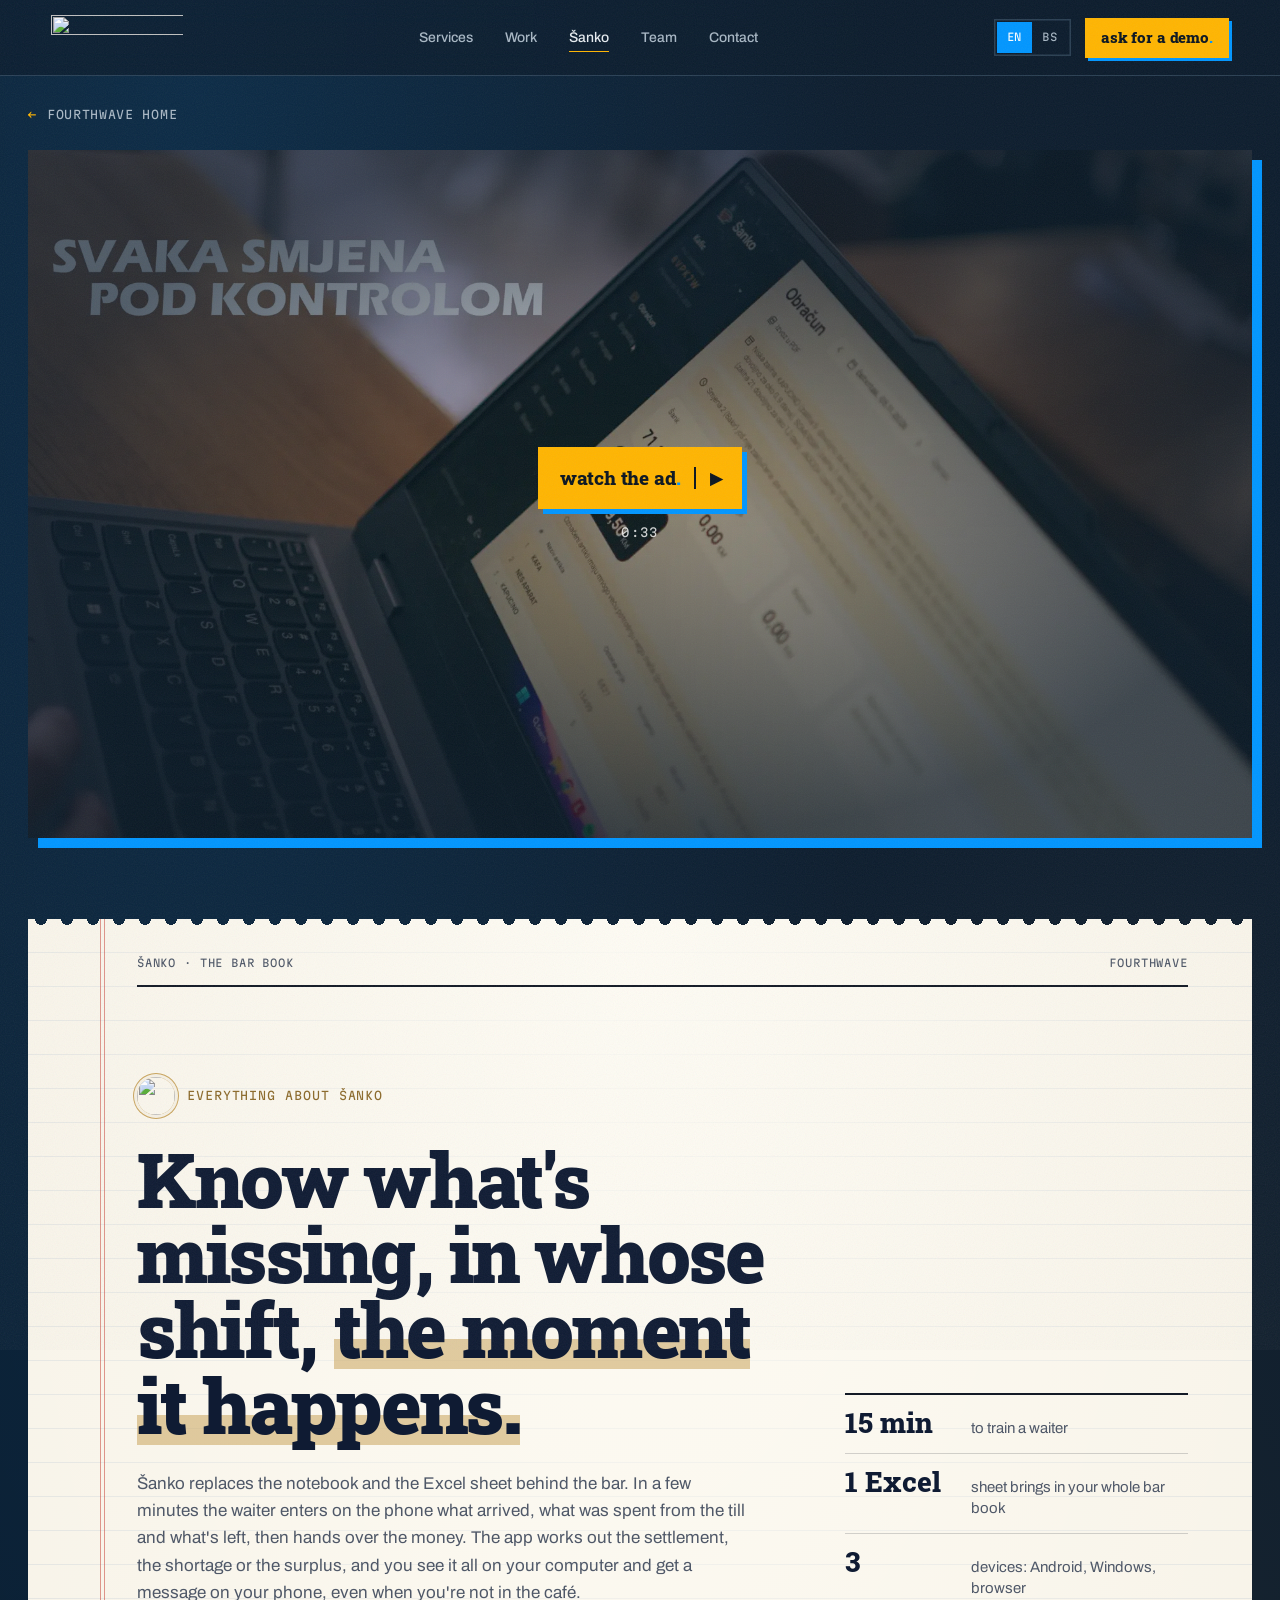
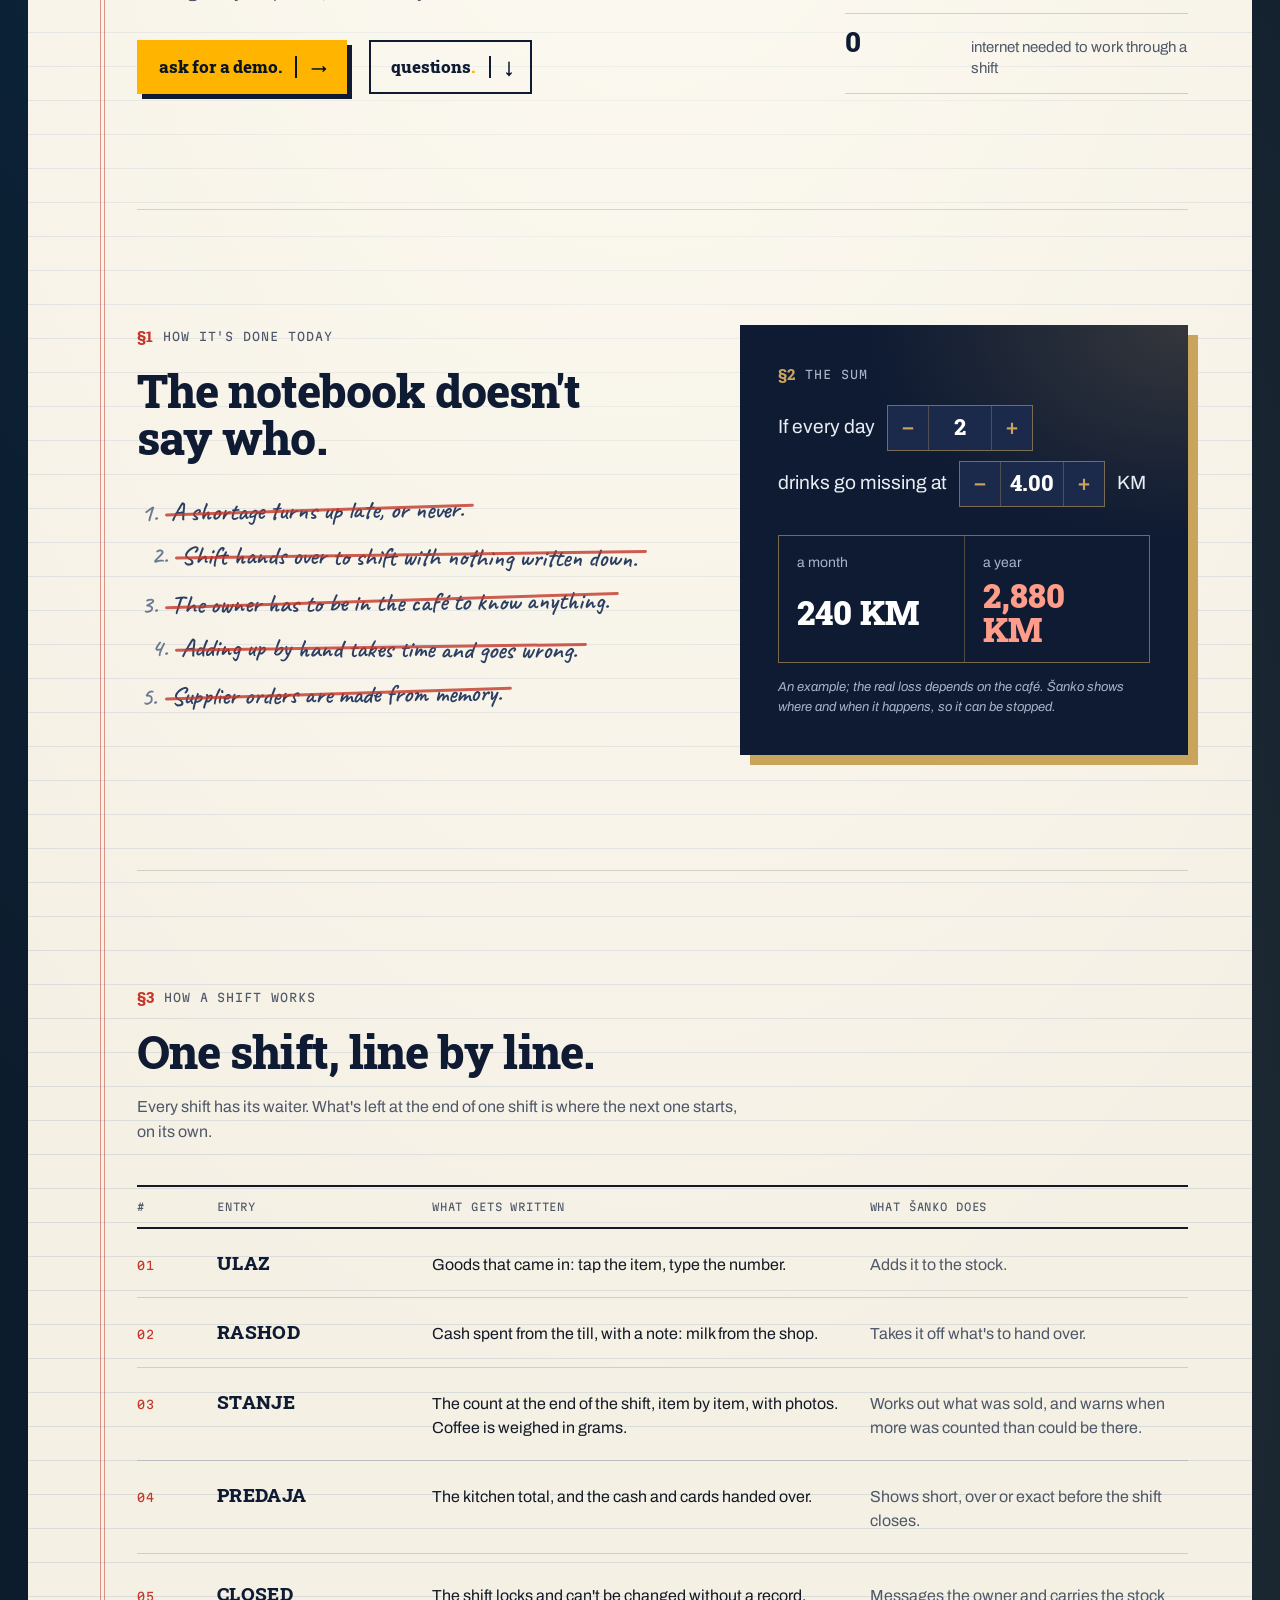
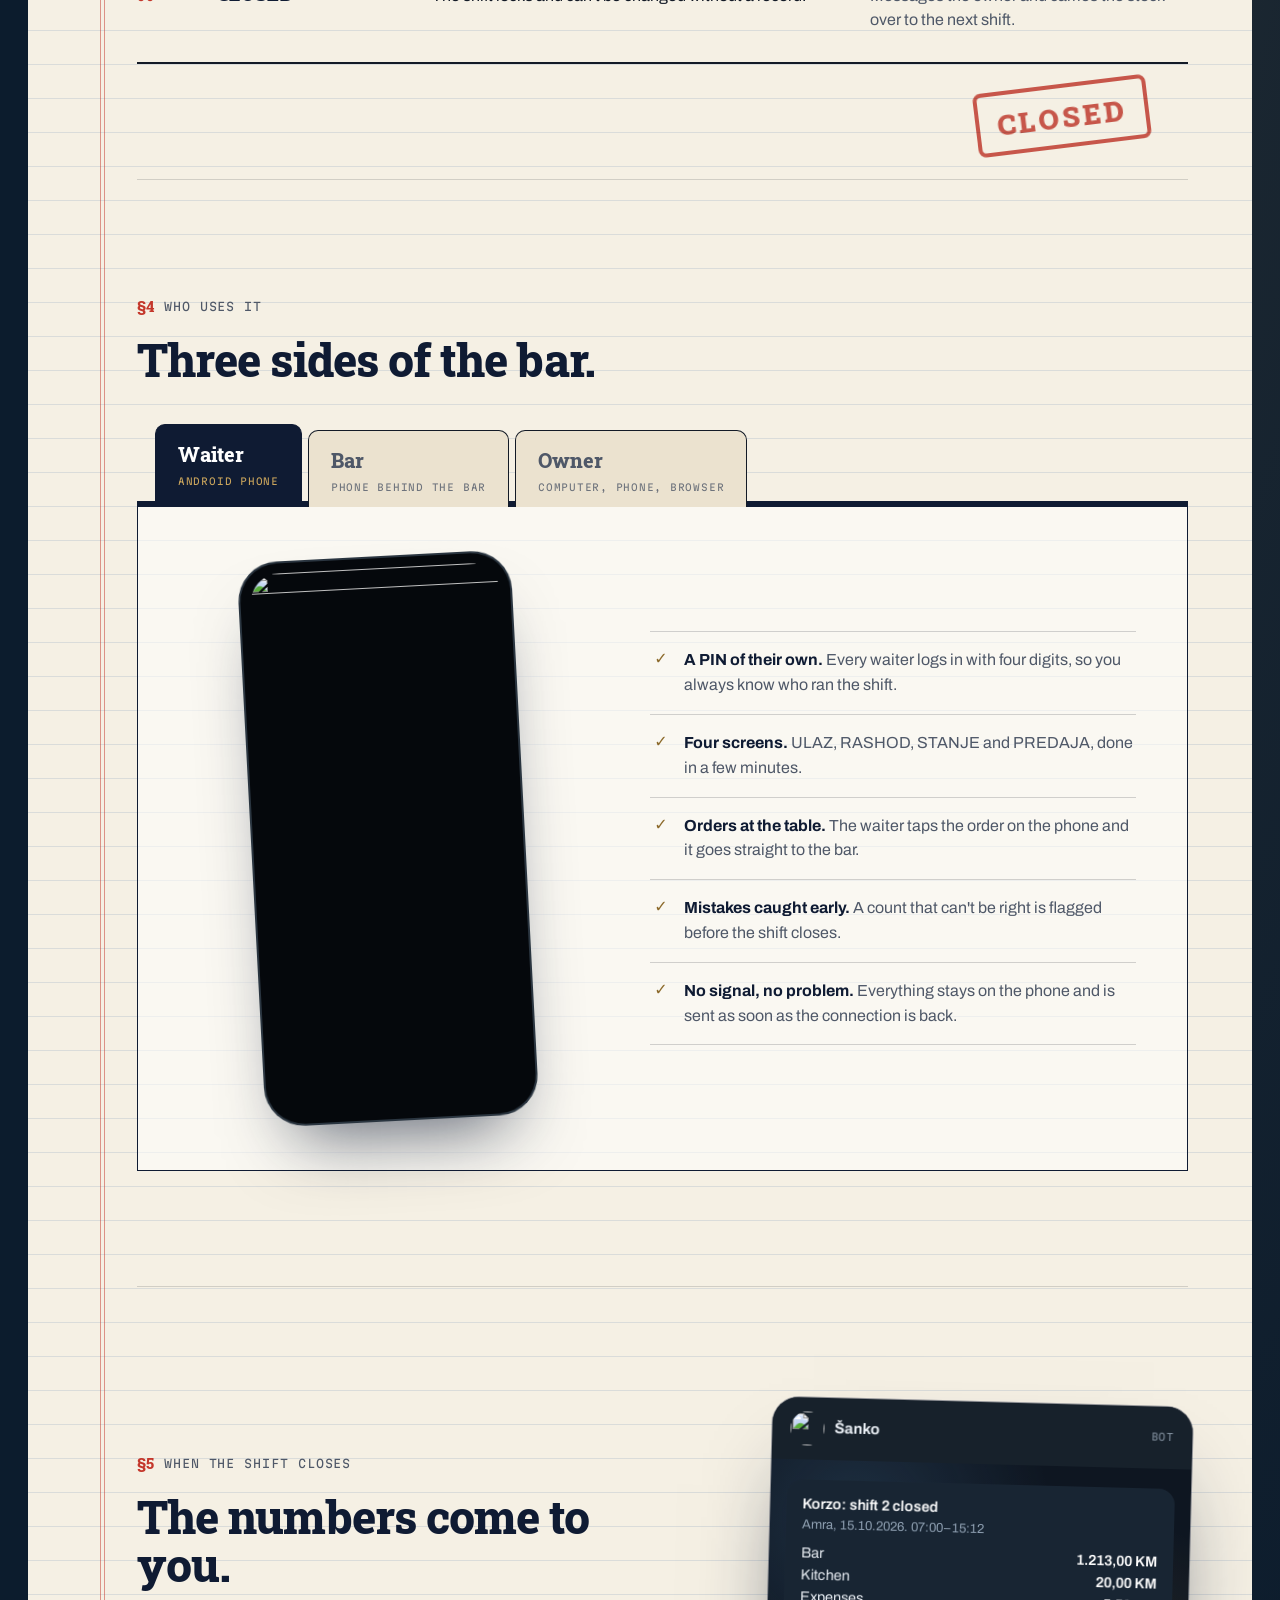
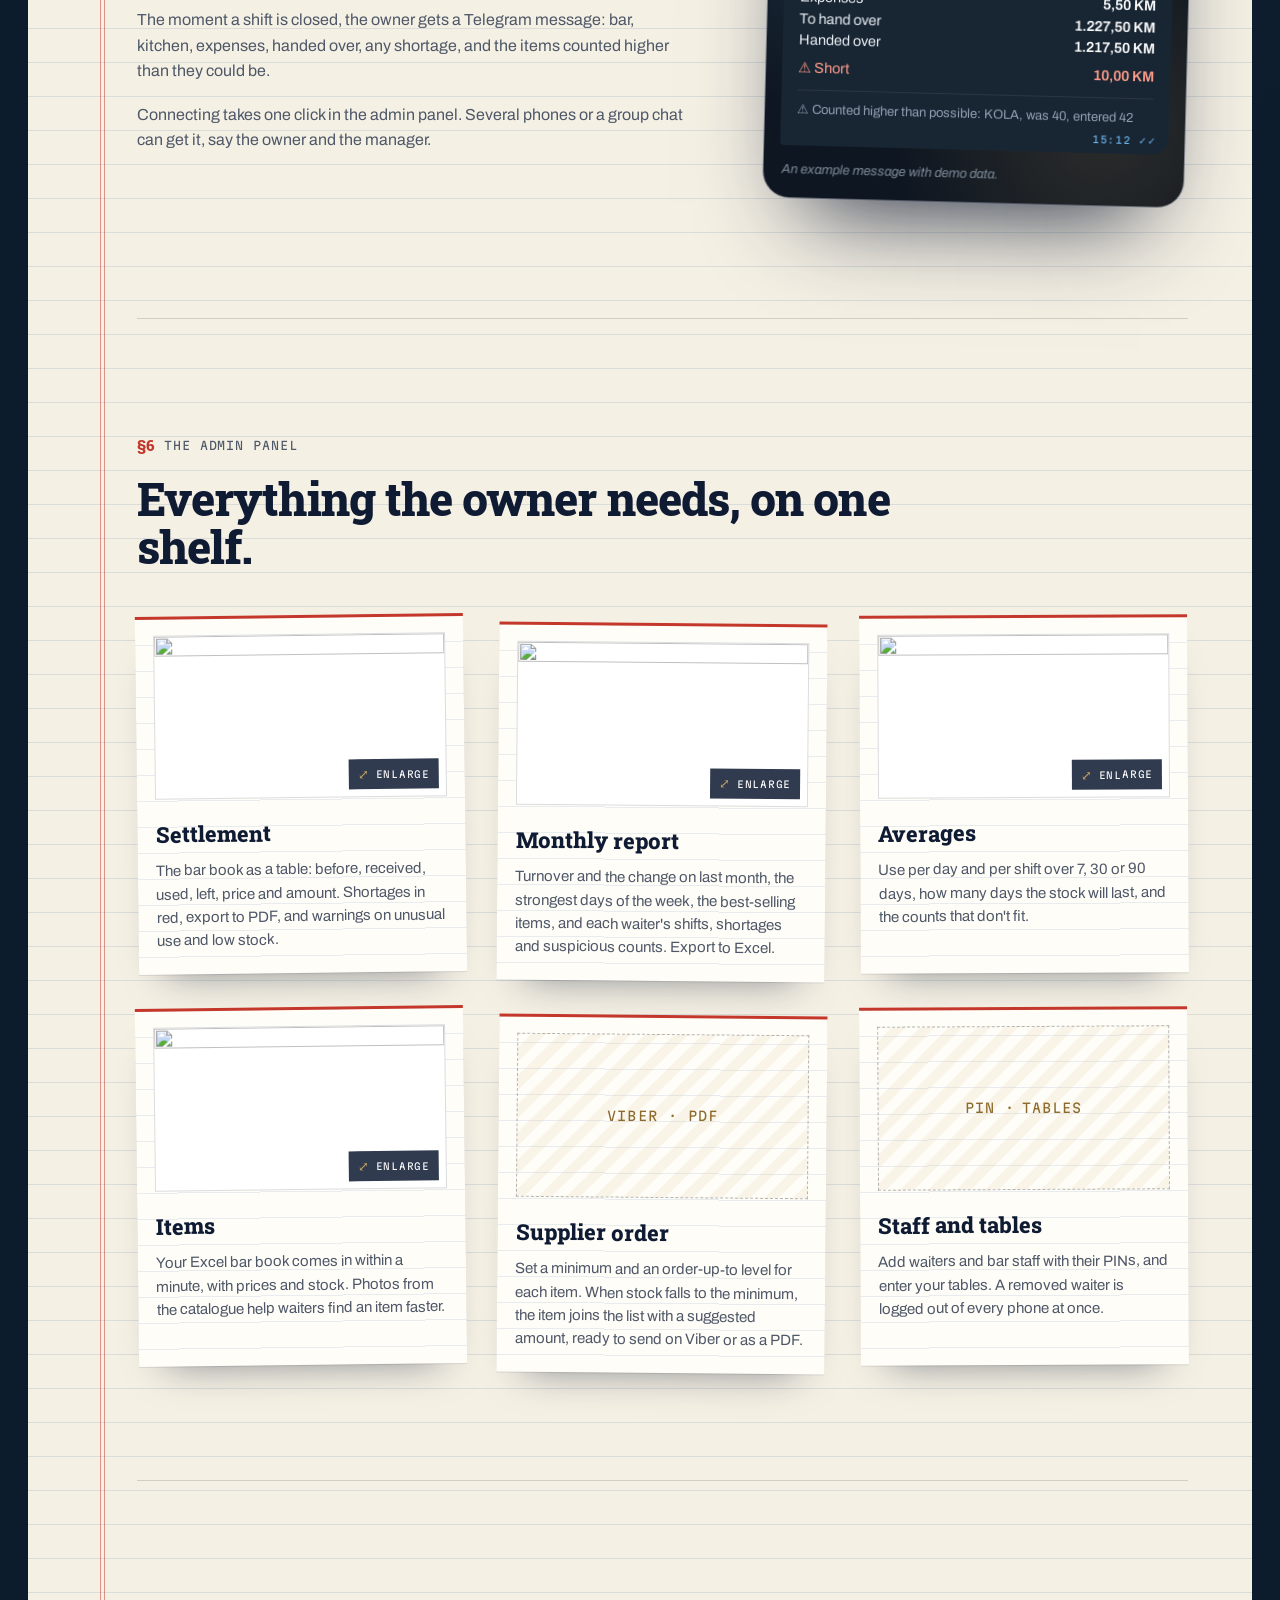
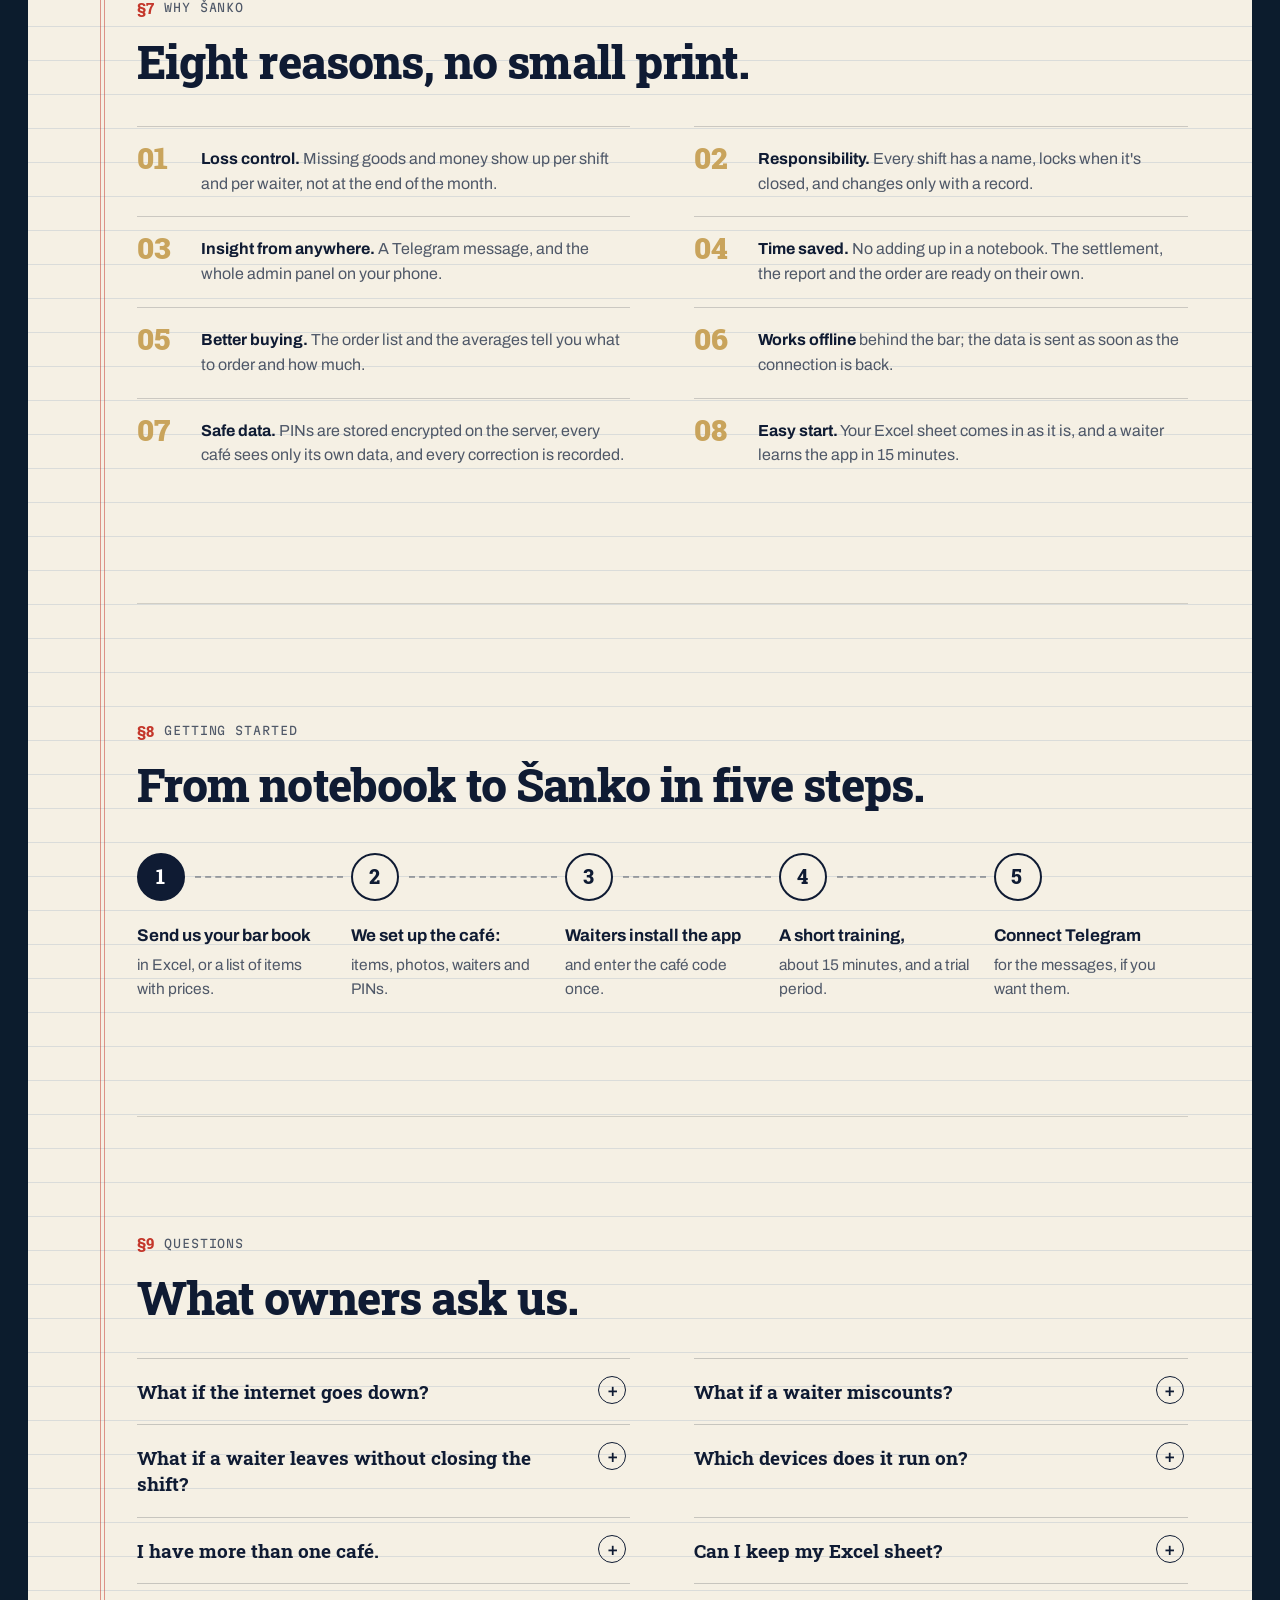
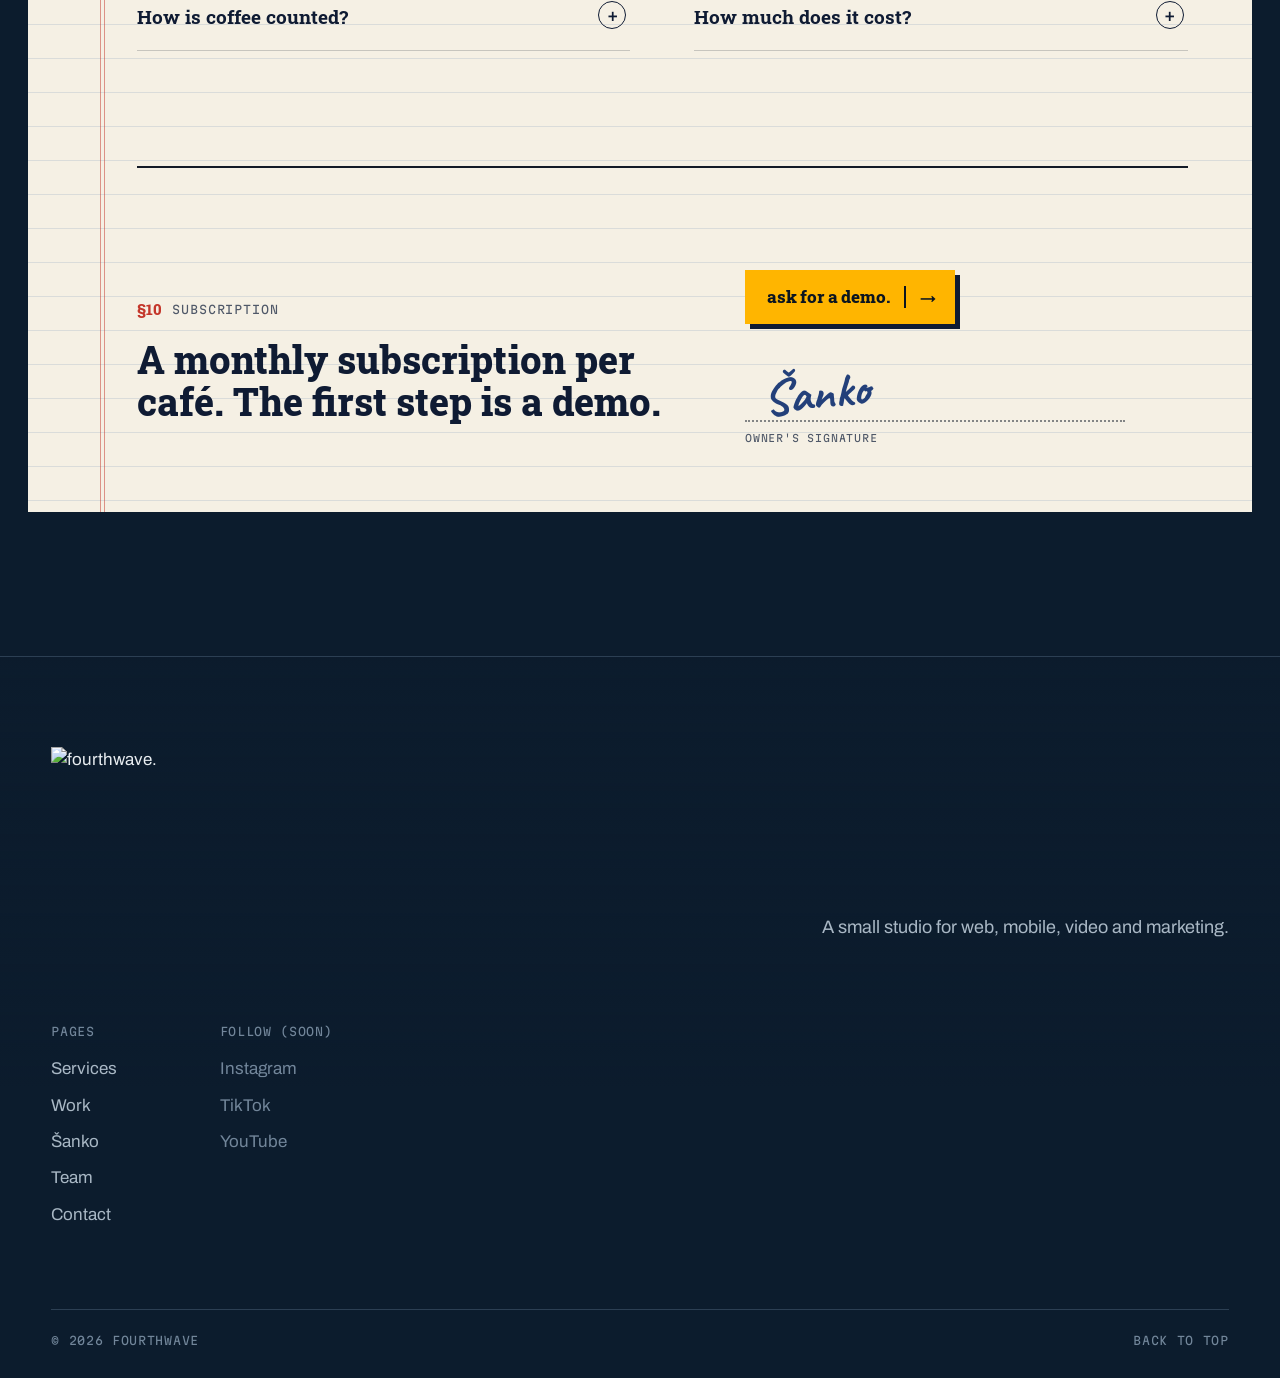
==== sanko/index.html @ 7f9c5b2b "Add the Šanko ad to the home page and the Šanko page A shared player (ad.js) opens the Šanko section" ====
<!doctype html>
<html lang="bs">
<head>
  <meta charset="utf-8">
  <meta name="viewport" content="width=device-width, initial-scale=1">
  <title>Šanko · digitalna knjiga šanka · FourthWave</title>
  <meta name="description" content="Šanko je digitalna knjiga šanka za kafiće i restorane: konobar vodi smjenu na telefonu, gazda vidi obračun, manjak i u čijoj je smjeni, i dobije poruku na Telegram.">
  <meta name="theme-color" content="#0c1c2d">
  <link rel="icon" href="../assets/sanko/icon.webp">
  <link rel="preconnect" href="https://fonts.googleapis.com">
  <link rel="preconnect" href="https://fonts.gstatic.com" crossorigin>
  <link href="https://fonts.googleapis.com/css2?family=Archivo:wdth,wght@62..125,300..900&family=Martian+Mono:wght@400;500&family=Roboto+Slab:wght@700..900&family=Caveat:wght@600..700&display=swap" rel="stylesheet">
  <link rel="stylesheet" href="../styles.css?v=21">
  <link rel="stylesheet" href="sanko.css?v=4">
</head>
<body class="sanko-page">
  <!--
    Šanko, the whole story: one page of the bar book, laid on the dark sea of
    the home page. Shares the home page's base styles (../styles.css); its own
    styles are in sanko.css, its texts (EN / BS) and behaviour in sanko.js.
  -->
  <div class="grain" aria-hidden="true"></div>

  <header class="bar solid docked" id="bar">
    <a class="bar-logo" href="../" aria-label="FourthWave">
      <img src="../assets/logo/logo.png" alt="" width="1200" height="417">
    </a>
    <nav class="bar-nav" aria-label="Main">
      <a href="../#services" data-i18n="nav.services">Services</a>
      <a href="../#web" data-i18n="nav.work">Work</a>
      <a href="./" class="active" aria-current="page">Šanko</a>
      <a href="../#team" data-i18n="nav.team">Team</a>
      <a href="../#contact" data-i18n="nav.contact">Contact</a>
    </nav>
    <div class="bar-end">
      <div class="lang" role="group" aria-label="Language">
        <button type="button" data-lang="en" aria-pressed="false">EN</button>
        <button type="button" data-lang="bs" aria-pressed="true">BS</button>
      </div>
      <a class="btn sm" href="../?service=sanko#contact"><span data-i18n="book.demo">Ask for a demo</span></a>
    </div>
  </header>

  <main id="top">
    <p class="sp-back"><a class="mono" href="../"><i aria-hidden="true">←</i><span data-i18n="page.back">FourthWave home</span></a></p>

    <!-- The ad. The QR code on the business cards opens this page at
         #reklama: it plays at once and then glides on to the book below. -->
    <section class="sp-ad" aria-label="Šanko">
      <div class="ad" id="reklama" data-ad data-src="../assets/sanko/ad/sanko-ad-1080.mp4" data-src-sm="../assets/sanko/ad/sanko-ad-720.mp4" data-after="#sanko-book">
        <div class="ad-frame">
          <video playsinline preload="metadata" poster="../assets/sanko/ad/poster.webp?v=2" aria-label="Šanko"></video>
          <div class="ad-cover">
            <button class="btn ad-start" type="button"><span data-i18n="ad.play">Watch the ad</span><i aria-hidden="true">▶</i></button>
            <p class="ad-len mono">0:33</p>
          </div>
          <button class="ad-unmute" type="button"><svg class="i-on" viewBox="0 0 24 24" aria-hidden="true"><path d="M3 9v6h4l5 5V4L7 9zm13.5 3A4.5 4.5 0 0 0 14 8v8a4.5 4.5 0 0 0 2.5-4zM14 3.2v2.1a7 7 0 0 1 0 13.4v2.1a9 9 0 0 0 0-17.6z"/></svg><span data-i18n="ad.sound">Turn the sound on</span></button>
          <div class="ad-ctrl">
            <button class="ad-toggle" type="button"><svg class="i-play" viewBox="0 0 24 24" aria-hidden="true"><path d="M7 4.5v15l13-7.5z"/></svg><svg class="i-pause" viewBox="0 0 24 24" aria-hidden="true"><path d="M6 4h4.5v16H6zM13.5 4H18v16h-4.5z"/></svg></button>
            <input class="ad-seek" type="range" min="0" max="1000" value="0" step="1">
            <span class="ad-time mono">0:00 / 0:33</span>
            <button class="ad-sound" type="button"><svg class="i-off" viewBox="0 0 24 24" aria-hidden="true"><path d="M3 9v6h4l5 5V4L7 9zm13.6 3 2.7-2.7-1.3-1.3-2.7 2.7-2.7-2.7-1.3 1.3 2.7 2.7-2.7 2.7 1.3 1.3 2.7-2.7 2.7 2.7 1.3-1.3z"/></svg><svg class="i-on" viewBox="0 0 24 24" aria-hidden="true"><path d="M3 9v6h4l5 5V4L7 9zm13.5 3A4.5 4.5 0 0 0 14 8v8a4.5 4.5 0 0 0 2.5-4zM14 3.2v2.1a7 7 0 0 1 0 13.4v2.1a9 9 0 0 0 0-17.6z"/></svg></button>
            <button class="ad-full" type="button"><svg viewBox="0 0 24 24" aria-hidden="true"><path d="M4 4h6v2H6v4H4zm10 0h6v6h-2V6h-4zM4 14h2v4h4v2H4zm14 0h2v6h-6v-2h4z"/></svg></button>
          </div>
          <div class="ad-end">
            <img src="../assets/sanko/icon.webp" alt="" width="192" height="192">
            <p class="ad-end-title" data-i18n="ad.end.title">That's Šanko.</p>
            <p class="ad-end-text" data-i18n="ad.end.text"></p>
            <div class="actions">
              <a class="btn" href="#sanko-book"><span data-i18n="ad.details">See how it works</span><i aria-hidden="true">↓</i></a>
              <button class="btn ghost ad-replay" type="button"><span data-i18n="ad.replay">Watch again</span><i aria-hidden="true">↻</i></button>
            </div>
          </div>
        </div>
        <a class="ad-skip mono" href="#sanko-book"><span data-i18n="ad.skip">Skip to the details</span><i aria-hidden="true">↓</i></a>
      </div>
    </section>

    <section class="book" id="sanko-book" aria-labelledby="bookTitle">
      <div class="book-page">
        <p class="book-run mono" aria-hidden="true"><span>Šanko · <span data-i18n="book.run">The bar book</span></span><span>FourthWave</span></p>

        <!-- Cover -->
        <header class="bk-cover bk-rv">
          <div class="bk-cover-main">
            <p class="bk-kicker mono"><img src="../assets/sanko/icon.webp" alt="" width="192" height="192"><span data-i18n="book.kicker">Everything about Šanko</span></p>
            <h2 class="bk-title" id="bookTitle" data-i18n="book.title">Know what's missing, in whose shift, the moment it happens.</h2>
            <p class="bk-lede" data-i18n="book.lede"></p>
            <div class="actions">
              <a class="btn" href="../?service=sanko#contact"><span data-i18n="book.demo">Ask for a demo</span><i aria-hidden="true">→</i></a>
              <a class="btn ghost bk-ghost" href="#sanko-faq"><span data-i18n="book.faq.go">Questions</span><i aria-hidden="true">↓</i></a>
            </div>
          </div>
          <dl class="bk-facts">
            <div><dt>15 min</dt><dd data-i18n="book.f1">to train a waiter</dd></div>
            <div><dt>1 Excel</dt><dd data-i18n="book.f2">brings in your whole bar book</dd></div>
            <div><dt>3</dt><dd data-i18n="book.f3">devices: Android, Windows, browser</dd></div>
            <div><dt>0</dt><dd data-i18n="book.f4">internet needed during a shift</dd></div>
          </dl>
        </header>

        <!-- The problem, and what it costs -->
        <div class="bk-part bk-problem">
          <div class="bk-rv">
            <p class="bk-label mono"><b>§1</b><span data-i18n="book.p.kicker">How it's done today</span></p>
            <h3 class="bk-h" data-i18n="book.p.title">The notebook doesn't say who.</h3>
            <ol class="bk-scribbles">
              <li data-i18n="book.p1">A shortage turns up late, or never.</li>
              <li data-i18n="book.p2">Shift hands over to shift without a record.</li>
              <li data-i18n="book.p3">The owner has to be in the café to know anything.</li>
              <li data-i18n="book.p4">Adding up in a notebook takes time and goes wrong.</li>
              <li data-i18n="book.p5">Orders to suppliers are made from memory.</li>
            </ol>
          </div>

          <div class="bk-calc bk-rv" id="bookCalc">
            <p class="bk-label mono"><b>§2</b><span data-i18n="book.c.kicker">The sum</span></p>
            <p class="bk-calc-line">
              <span data-i18n="book.c.a">If every day</span>
              <span class="bk-step" data-calc="qty" data-min="1" data-max="30" data-by="1" data-value="2">
                <button type="button" data-d="-1" aria-label="−">−</button><output aria-live="polite">2</output><button type="button" data-d="1" aria-label="+">+</button>
              </span>
              <span data-i18n="book.c.b">drinks go missing, at</span>
              <span class="bk-step" data-calc="price" data-min="0.5" data-max="20" data-by="0.5" data-value="4">
                <button type="button" data-d="-1" aria-label="−">−</button><output aria-live="polite">4,00</output><button type="button" data-d="1" aria-label="+">+</button>
              </span>
              <span>KM</span>
            </p>
            <div class="bk-calc-sum">
              <p><span data-i18n="book.c.month">a month</span><b id="calcMonth">240 KM</b></p>
              <p class="year"><span data-i18n="book.c.year">a year</span><b id="calcYear">2.880 KM</b></p>
            </div>
            <p class="bk-note" data-i18n="book.c.note">An example. The real loss depends on the café; Šanko shows where and when it happens, so it can be stopped.</p>
          </div>
        </div>

        <!-- One shift, row by row -->
        <div class="bk-part bk-shift">
          <header class="bk-rv">
            <p class="bk-label mono"><b>§3</b><span data-i18n="book.s.kicker">How a shift works</span></p>
            <h3 class="bk-h" data-i18n="book.s.title">One shift, line by line.</h3>
            <p class="bk-sub" data-i18n="book.s.lede">Every shift has its waiter. What's left at the end of one shift is where the next one starts.</p>
          </header>

          <ol class="bk-ledger bk-rv">
            <li class="bk-row head" aria-hidden="true"><span>#</span><span data-i18n="book.s.col1">Entry</span><span data-i18n="book.s.col2">What gets written</span><span data-i18n="book.s.col3">What Šanko does</span></li>
            <li class="bk-row"><span class="mono">01</span><b>ULAZ</b><span data-i18n="book.s1">Goods that arrived: tap the item, type the number.</span><span data-i18n="book.s1.r">Adds it to the stock.</span></li>
            <li class="bk-row"><span class="mono">02</span><b>RASHOD</b><span data-i18n="book.s2">Cash spent from the till, with a note (milk from the shop).</span><span data-i18n="book.s2.r">Takes it off what's to hand over.</span></li>
            <li class="bk-row"><span class="mono">03</span><b>STANJE</b><span data-i18n="book.s3">The count at the end of the shift, item by item with photos. Coffee is weighed in grams.</span><span data-i18n="book.s3.r">Works out what was sold and warns when more was counted than could be there.</span></li>
            <li class="bk-row"><span class="mono">04</span><b>PREDAJA</b><span data-i18n="book.s4">Kitchen total, cash and cards handed over.</span><span data-i18n="book.s4.r">Shows short, over or exact before the shift closes.</span></li>
            <li class="bk-row closed">
              <span class="mono">05</span><b data-i18n="book.s5.t">Closed</b>
              <span data-i18n="book.s5">The shift locks and can't be changed without a record.</span>
              <span data-i18n="book.s5.r">Sends the owner a message and carries the stock to the next shift.</span>
              <i class="bk-stamp" aria-hidden="true"><span data-i18n="book.stamp">Closed</span></i>
            </li>
          </ol>
        </div>

        <!-- Who uses what -->
        <div class="bk-part bk-roles">
          <header class="bk-rv">
            <p class="bk-label mono"><b>§4</b><span data-i18n="book.r.kicker">Who uses it</span></p>
            <h3 class="bk-h" data-i18n="book.r.title">Three sides of the bar.</h3>
          </header>

          <div class="bk-tabs bk-rv">
            <div class="bk-tablist" role="tablist" aria-label="Šanko">
              <button type="button" role="tab" id="tabWaiter" aria-controls="roleWaiter" aria-selected="true"><span data-i18n="book.r1">Waiter</span><small class="mono" data-i18n="book.r1.on">Android phone</small></button>
              <button type="button" role="tab" id="tabBar" aria-controls="roleBar" aria-selected="false" tabindex="-1"><span data-i18n="book.r2">Bar</span><small class="mono" data-i18n="book.r2.on">Phone at the bar</small></button>
              <button type="button" role="tab" id="tabOwner" aria-controls="roleOwner" aria-selected="false" tabindex="-1"><span data-i18n="book.r3">Owner</span><small class="mono" data-i18n="book.r3.on">Laptop, phone, browser</small></button>
            </div>

            <div class="bk-panel" role="tabpanel" id="roleWaiter" aria-labelledby="tabWaiter">
              <figure class="bk-shot is-phone"><img src="../assets/sanko/phone-1.webp" alt="" width="600" height="1298" loading="lazy" decoding="async"></figure>
              <ul class="bk-list">
                <li data-i18n="book.w1"><b>A PIN of their own.</b> Every waiter logs in with four digits, so you know who ran the shift.</li>
                <li data-i18n="book.w2"><b>Four screens.</b> ULAZ, RASHOD, STANJE and PREDAJA, done in a few minutes.</li>
                <li data-i18n="book.w3"><b>Orders at the table.</b> The waiter taps the order on the phone and it goes straight to the bar.</li>
                <li data-i18n="book.w4"><b>Mistakes caught early.</b> A count that can't be right is flagged before the shift closes.</li>
                <li data-i18n="book.w5"><b>No signal, no problem.</b> Everything is kept on the phone and sent as soon as the connection is back.</li>
              </ul>
            </div>

            <div class="bk-panel" role="tabpanel" id="roleBar" aria-labelledby="tabBar" hidden>
              <figure class="bk-shot is-tickets" aria-hidden="true">
                <div class="bk-ticket late"><p><b data-i18n="book.t.table4">Table 4</b><span>6 min</span></p><p>2 × Espresso</p><p>1 × Coca-Cola</p></div>
                <div class="bk-ticket"><p><b data-i18n="book.t.table2">Table 2</b><span>2 min</span></p><p>1 × Cappuccino</p><p>2 × Kisela voda</p></div>
                <div class="bk-ticket done"><p><b data-i18n="book.t.table7">Table 7</b><span>✓</span></p><p>3 × Pivo</p></div>
              </figure>
              <ul class="bk-list">
                <li data-i18n="book.b1"><b>Orders arrive on their own.</b> The oldest is on top; nobody shouts across the room.</li>
                <li data-i18n="book.b2"><b>Nothing waits too long.</b> An order waiting more than five minutes turns red.</li>
                <li data-i18n="book.b3"><b>One swipe.</b> Swipe the order to the right and it's marked as done.</li>
              </ul>
            </div>

            <div class="bk-panel" role="tabpanel" id="roleOwner" aria-labelledby="tabOwner" hidden>
              <figure class="bk-shot is-desk"><img src="../assets/sanko/desk-1.webp" alt="" width="1440" height="900" loading="lazy" decoding="async"></figure>
              <ul class="bk-list">
                <li data-i18n="book.o1"><b>The whole settlement.</b> Bar, kitchen, expenses, handed over and the difference, per day or per shift.</li>
                <li data-i18n="book.o2"><b>The same panel everywhere.</b> On a Windows computer, in a browser or on the owner's own phone.</li>
                <li data-i18n="book.o3"><b>Corrections on record.</b> Fix a count or a handover; who, when, old, new and why stays written down.</li>
                <li data-i18n="book.o4"><b>Close a shift for them.</b> If a waiter leaves without closing, the owner closes it so the next one can start.</li>
                <li data-i18n="book.o5"><b>More than one café.</b> One owner account, each café with its own waiters, items and books.</li>
              </ul>
            </div>
          </div>
        </div>

        <!-- The message -->
        <div class="bk-part bk-alert">
          <div class="bk-rv">
            <p class="bk-label mono"><b>§5</b><span data-i18n="book.m.kicker">When the shift closes</span></p>
            <h3 class="bk-h" data-i18n="book.m.title">The numbers come to you.</h3>
            <p class="bk-sub" data-i18n="book.m.lede">The moment a shift is closed, the owner gets a Telegram message: bar, kitchen, expenses, handed over, any shortage, and items counted higher than they could be.</p>
            <p class="bk-sub" data-i18n="book.m.link">Connecting takes one click in the admin panel. Several phones or a group chat can get it, say the owner and the manager.</p>
          </div>

          <figure class="bk-chat bk-rv" aria-label="Telegram">
            <p class="bk-chat-head"><img src="../assets/sanko/icon.webp" alt="" width="192" height="192"><b>Šanko</b><span class="mono">bot</span></p>
            <div class="bk-bubble">
              <p><b data-i18n="book.m.l1">Korzo: shift 2 closed</b></p>
              <p class="dim">Amra, 15.10.2026. 07:00–15:12</p>
              <p><span data-i18n="book.m.l2">Bar</span><b>1.213,00 KM</b></p>
              <p><span data-i18n="book.m.l3">Kitchen</span><b>20,00 KM</b></p>
              <p><span data-i18n="book.m.l4">Expenses</span><b>5,50 KM</b></p>
              <p><span data-i18n="book.m.l5">To hand over</span><b>1.227,50 KM</b></p>
              <p><span data-i18n="book.m.l6">Handed over</span><b>1.217,50 KM</b></p>
              <p class="warn"><span data-i18n="book.m.l7">⚠️ Short</span><b>10,00 KM</b></p>
              <p class="dim" data-i18n="book.m.l8">⚠️ Counted higher than possible: KOLA, was 40, entered 42</p>
              <time class="mono">15:12 ✓✓</time>
            </div>
            <figcaption class="bk-note" data-i18n="book.m.note">Example message, demo data.</figcaption>
          </figure>
        </div>

        <!-- Owner's tools -->
        <div class="bk-part bk-tools">
          <header class="bk-rv">
            <p class="bk-label mono"><b>§6</b><span data-i18n="book.a.kicker">The admin panel</span></p>
            <h3 class="bk-h" data-i18n="book.a.title">Everything the owner needs, on one shelf.</h3>
          </header>

          <ul class="bk-cards">
            <li class="bk-card bk-rv">
              <button class="bk-card-shot" type="button"><img src="../assets/sanko/desk-1.webp" alt="" width="1440" height="900" loading="lazy" decoding="async"><span class="bk-zoom mono" aria-hidden="true"><i>⤢</i><span data-i18n="page.zoom">Enlarge</span></span></button>
              <h4 data-i18n="book.a1">Settlement</h4>
              <p data-i18n="book.a1.d">The bar book as a table: before, received, used, left, price and amount. Shortages in red, export to PDF, warnings on unusual use and low stock.</p>
            </li>
            <li class="bk-card bk-rv">
              <button class="bk-card-shot" type="button"><img src="../assets/sanko/desk-3.webp" alt="" width="1440" height="900" loading="lazy" decoding="async"><span class="bk-zoom mono" aria-hidden="true"><i>⤢</i><span data-i18n="page.zoom">Enlarge</span></span></button>
              <h4 data-i18n="book.a2">Monthly report</h4>
              <p data-i18n="book.a2.d">Turnover and the change on last month, the best days of the week, top items, and every waiter: shifts, shortages and suspicious counts. Export to Excel.</p>
            </li>
            <li class="bk-card bk-rv">
              <button class="bk-card-shot" type="button"><img src="../assets/sanko/desk-4.webp" alt="" width="1440" height="900" loading="lazy" decoding="async"><span class="bk-zoom mono" aria-hidden="true"><i>⤢</i><span data-i18n="page.zoom">Enlarge</span></span></button>
              <h4 data-i18n="book.a3">Averages</h4>
              <p data-i18n="book.a3.d">Use per day and per shift over 7, 30 or 90 days, how many days the stock will last, and counts that don't fit.</p>
            </li>
            <li class="bk-card bk-rv">
              <button class="bk-card-shot" type="button"><img src="../assets/sanko/desk-2.webp" alt="" width="1440" height="900" loading="lazy" decoding="async"><span class="bk-zoom mono" aria-hidden="true"><i>⤢</i><span data-i18n="page.zoom">Enlarge</span></span></button>
              <h4 data-i18n="book.a4">Items</h4>
              <p data-i18n="book.a4.d">Bring in your Excel bar book in a minute, with prices and stock. Photos from the catalogue help waiters find an item faster.</p>
            </li>
            <li class="bk-card bk-card-text bk-rv">
              <p class="bk-card-icon mono" aria-hidden="true">Viber · PDF</p>
              <h4 data-i18n="book.a5">Supplier order</h4>
              <p data-i18n="book.a5.d">Set a minimum and an order-up-to level. When stock falls to the minimum the item joins the list with a suggested amount, ready to send on Viber or as a PDF.</p>
            </li>
            <li class="bk-card bk-card-text bk-rv">
              <p class="bk-card-icon mono" aria-hidden="true">PIN · <span data-i18n="book.a6.tag">tables</span></p>
              <h4 data-i18n="book.a6">Staff and tables</h4>
              <p data-i18n="book.a6.d">Add waiters and bar staff with their PINs and enter your tables. A removed waiter is logged out of every phone at once.</p>
            </li>
          </ul>
          <!-- Phones: the cards become a swipe row; these dots follow it (filled by sanko.js). -->
          <div class="bk-cards-dots" aria-hidden="true"></div>
        </div>

        <!-- Why -->
        <div class="bk-part bk-why">
          <header class="bk-rv">
            <p class="bk-label mono"><b>§7</b><span data-i18n="book.y.kicker">Why Šanko</span></p>
            <h3 class="bk-h" data-i18n="book.y.title">Eight reasons, no small print.</h3>
          </header>
          <ol class="bk-reasons bk-rv">
            <li data-i18n="book.y1"><b>Loss control.</b> Missing goods and money show per shift and per waiter, not at the end of the month.</li>
            <li data-i18n="book.y2"><b>Responsibility.</b> Every shift has a name, locks when it's closed, and changes only with a record.</li>
            <li data-i18n="book.y3"><b>Insight from anywhere.</b> A Telegram message, and the whole panel on your phone.</li>
            <li data-i18n="book.y4"><b>Time saved.</b> No adding up in a notebook; the settlement, report and order make themselves.</li>
            <li data-i18n="book.y5"><b>Better buying.</b> The order list and the averages say what to buy and how much.</li>
            <li data-i18n="book.y6"><b>Works offline</b> at the bar; data is sent as soon as the connection is back.</li>
            <li data-i18n="book.y7"><b>Safe data.</b> PINs are stored encrypted on the server, every café sees only its own data, and every correction is recorded.</li>
            <li data-i18n="book.y8"><b>Easy start.</b> Your Excel table comes in as it is, and a waiter learns the app in 15 minutes.</li>
          </ol>
        </div>

        <!-- Getting started -->
        <div class="bk-part bk-start">
          <header class="bk-rv">
            <p class="bk-label mono"><b>§8</b><span data-i18n="book.g.kicker">Getting started</span></p>
            <h3 class="bk-h" data-i18n="book.g.title">From notebook to Šanko in five steps.</h3>
          </header>
          <ol class="bk-steps bk-rv">
            <li><span class="mono">1</span><p data-i18n="book.g1"><b>Send us your bar book</b> in Excel, or a list of items with prices.</p></li>
            <li><span class="mono">2</span><p data-i18n="book.g2"><b>We set up the café:</b> items, photos, waiters and PINs.</p></li>
            <li><span class="mono">3</span><p data-i18n="book.g3"><b>Waiters install the app</b> and enter the café code once.</p></li>
            <li><span class="mono">4</span><p data-i18n="book.g4"><b>A short training,</b> about 15 minutes, and a trial period.</p></li>
            <li><span class="mono">5</span><p data-i18n="book.g5"><b>Connect Telegram</b> for messages, if you want them.</p></li>
          </ol>
        </div>

        <!-- FAQ -->
        <div class="bk-part bk-faq" id="sanko-faq">
          <header class="bk-rv">
            <p class="bk-label mono"><b>§9</b><span data-i18n="book.q.kicker">Questions</span></p>
            <h3 class="bk-h" data-i18n="book.q.title">What owners ask us.</h3>
          </header>
          <div class="bk-qa bk-rv">
            <details><summary data-i18n="book.q1">What if the internet goes down?</summary><p data-i18n="book.q1.a">The waiter keeps working as usual. Everything is kept on the phone and sent when the connection is back. Starting a new shift needs the internet, so two shifts are never open at once.</p></details>
            <details><summary data-i18n="book.q2">What if a waiter miscounts?</summary><p data-i18n="book.q2.a">The app warns about obvious mistakes before the shift closes. The owner can correct a count or a handover later, and the correction stays on record.</p></details>
            <details><summary data-i18n="book.q3">What if a waiter leaves without closing the shift?</summary><p data-i18n="book.q3.a">The owner closes it from the admin panel and enters the stock and the handover.</p></details>
            <details><summary data-i18n="book.q4">Which devices does it run on?</summary><p data-i18n="book.q4.a">Waiters use an Android phone. The owner uses the same app on their own phone, or a Windows computer or a browser, and sees the same data everywhere.</p></details>
            <details><summary data-i18n="book.q5">I have more than one café.</summary><p data-i18n="book.q5.a">One owner account can have several cafés, each with its own waiters, items and settlement.</p></details>
            <details><summary data-i18n="book.q6">Can I keep my Excel table?</summary><p data-i18n="book.q6.a">You can bring it into Šanko, and export reports back to Excel at any time.</p></details>
            <details><summary data-i18n="book.q7">How is coffee counted?</summary><p data-i18n="book.q7.a">Coffee and instant coffee are kept in grams. You set the weight of one portion, and Šanko works out how many portions were sold.</p></details>
            <details><summary data-i18n="book.q8">How much does it cost?</summary><p data-i18n="book.q8.a">Šanko is a monthly subscription per café. Write to us and we'll send an offer and set up a demo.</p></details>
          </div>
        </div>

        <!-- Sign here -->
        <footer class="bk-end bk-rv">
          <div>
            <p class="bk-label mono"><b>§10</b><span data-i18n="book.e.kicker">Subscription</span></p>
            <p class="bk-end-title" data-i18n="book.e.title">A monthly subscription per café. The first step is a demo.</p>
          </div>
          <div class="bk-sign">
            <a class="btn" href="../?service=sanko#contact"><span data-i18n="book.demo">Ask for a demo</span><i aria-hidden="true">→</i></a>
            <p class="bk-sign-line" aria-hidden="true"><span data-i18n="book.e.sign">Owner's signature</span></p>
          </div>
        </footer>
      </div>
    </section>
  </main>

  <footer class="footer">
    <div class="footer-top">
      <img class="footer-logo" src="../assets/logo/logo.png" alt="fourthwave." width="1200" height="417" loading="lazy">
      <p class="footer-line" data-i18n="footer.line"></p>
    </div>
    <div class="footer-cols">
      <nav aria-label="Footer">
        <p class="mono" data-i18n="footer.explore">Pages</p>
        <a href="../#services" data-i18n="nav.services">Services</a>
        <a href="../#web" data-i18n="nav.work">Work</a>
        <a href="./">Šanko</a>
        <a href="../#team" data-i18n="nav.team">Team</a>
        <a href="../#contact" data-i18n="nav.contact">Contact</a>
      </nav>
      <div>
        <p class="mono" data-i18n="footer.follow">Follow</p>
        <!-- Replace with real profile links when the accounts exist. -->
        <span class="soon">Instagram</span>
        <span class="soon">TikTok</span>
        <span class="soon">YouTube</span>
      </div>
    </div>
    <p class="footer-bottom mono"><span>© <span id="year">2026</span> FourthWave</span><a href="#top" data-i18n="footer.top">Back to top</a></p>
  </footer>

  <!-- A screenshot from the admin panel cards, full size. -->
  <dialog class="bk-lightbox" id="shotDialog" aria-labelledby="shotTitle">
    <figure>
      <img id="shotImage" src="" alt="" width="1440" height="900">
      <figcaption><b id="shotTitle"></b><span class="mono" id="shotCount"></span></figcaption>
    </figure>
    <button class="bk-lb-close" type="button" data-close aria-label="Close">×</button>
    <button class="bk-lb-nav prev" type="button" data-step="-1" aria-label="‹">‹</button>
    <button class="bk-lb-nav next" type="button" data-step="1" aria-label="›">›</button>
  </dialog>

  <script src="sanko.js?v=3"></script>
  <script src="../ad.js?v=1"></script>
</body>
</html>
---- styles.css ----
/*
 * FourthWave: deep ocean.
 *
 * Dark water, the logo's yellow and blue as the only colours, one wide
 * grotesque (Archivo) and one mono for labels. Scroll scenes get --p (0..1)
 * and --e (eased) from main.js; everything below only moves with transform,
 * opacity and clip-path.
 */

:root {
  --abyss: #0c1c2d;
  --deep: #13283e;
  --surface: #1a3450;
  --text: #e8edf1;
  --mute: #a9b8c5;
  --faint: #72869a;
  --line: rgba(170, 205, 235, 0.2);
  --yellow: #ffb500;
  --blue: #0096ff;
  --gutter: clamp(20px, 4vw, 64px);
  --bar: 76px;
  --ease: cubic-bezier(0.16, 1, 0.3, 1);
  --ease-soft: cubic-bezier(0.65, 0, 0.35, 1);
  color-scheme: dark;
}

*,
*::before,
*::after { box-sizing: border-box; }

html {
  background: var(--abyss);
  -webkit-text-size-adjust: 100%;
  scrollbar-width: thin;
  scrollbar-color: #2c4560 var(--abyss);
}

body {
  margin: 0;
  background: var(--abyss);
  color: var(--text);
  font-family: "Archivo", system-ui, sans-serif;
  font-size: 17px;
  line-height: 1.55;
  -webkit-font-smoothing: antialiased;
  overflow-x: clip;
}

img, video { display: block; max-width: 100%; height: auto; }
a { color: inherit; text-decoration: none; }
button { font: inherit; color: inherit; background: none; border: 0; padding: 0; cursor: pointer; }
ol, ul { margin: 0; padding: 0; list-style: none; }
h1, h2, h3, p { margin: 0; }
::selection { background: var(--yellow); color: var(--abyss); }

:focus-visible { outline: 2px solid var(--yellow); outline-offset: 4px; border-radius: 2px; }

.mono {
  font-family: "Martian Mono", ui-monospace, monospace;
  font-size: 11.5px;
  font-weight: 400;
  letter-spacing: 0.06em;
  text-transform: uppercase;
}

/* ------------------------------------------------------------ The sea */

.sea {
  position: fixed;
  inset: 0;
  width: 100%;
  height: 100%;
  z-index: 0;
  pointer-events: none;
}

.grain {
  position: fixed;
  inset: -50%;
  z-index: 60;
  pointer-events: none;
  opacity: 0.07;
  background-image: url("data:image/svg+xml,%3Csvg xmlns='http://www.w3.org/2000/svg' width='160' height='160'%3E%3Cfilter id='n'%3E%3CfeTurbulence type='fractalNoise' baseFrequency='0.9' numOctaves='2' stitchTiles='stitch'/%3E%3C/filter%3E%3Crect width='100%25' height='100%25' filter='url(%23n)'/%3E%3C/svg%3E");
  animation: grain 1.2s steps(6) infinite;
}

@keyframes grain {
  0% { transform: translate(0, 0); }
  20% { transform: translate(-3%, 2%); }
  40% { transform: translate(2%, -4%); }
  60% { transform: translate(-4%, -1%); }
  80% { transform: translate(3%, 3%); }
  100% { transform: translate(0, 0); }
}

main, .footer { position: relative; z-index: 1; }

/* ------------------------------------------------------------- Top bar */

.bar {
  position: fixed;
  inset: 0 0 auto;
  z-index: 50;
  height: var(--bar);
  display: flex;
  align-items: center;
  gap: 32px;
  padding: 0 var(--gutter);
  transition: background 0.5s var(--ease), border-color 0.5s var(--ease);
  border-bottom: 1px solid transparent;
}

.bar.solid {
  background: rgba(12, 28, 45, 0.72);
  -webkit-backdrop-filter: blur(14px);
  backdrop-filter: blur(14px);
  border-bottom-color: var(--line);
}

.bar-logo {
  width: 132px;
  opacity: 0;
  transform: translateY(-10px);
  transition: opacity 0.5s var(--ease), transform 0.5s var(--ease);
  pointer-events: none;
}

.bar.docked .bar-logo { opacity: 1; transform: none; pointer-events: auto; }

.bar-nav {
  display: flex;
  gap: 4px;
  margin-left: auto;
}

.bar-nav a {
  position: relative;
  padding: 8px 14px;
  font-size: 14px;
  font-weight: 500;
  color: var(--mute);
  transition: color 0.3s;
}

.bar-nav a::after {
  content: "";
  position: absolute;
  left: 14px;
  right: 14px;
  bottom: 4px;
  height: 1px;
  background: var(--yellow);
  transform: scaleX(0);
  transform-origin: right;
  transition: transform 0.45s var(--ease);
}

.bar-nav a:hover,
.bar-nav a.active { color: var(--text); }
.bar-nav a:hover::after,
.bar-nav a.active::after { transform: scaleX(1); transform-origin: left; }

.bar-end { display: flex; align-items: center; gap: 14px; margin-left: auto; }

.lang {
  display: flex;
  padding: 3px;
  box-shadow: inset 0 0 0 1.5px var(--line);
}

.lang button {
  font-family: "Martian Mono", monospace;
  font-size: 10.5px;
  letter-spacing: 0.08em;
  padding: 7px 10px;
  color: var(--mute);
  transition: background 0.3s, color 0.3s;
}

.lang button:hover { color: var(--text); }
.lang button[aria-pressed="true"] { background: var(--blue); color: #fff; }


/* ------------------------------------------------------------- Shared */

.scene { position: relative; }

.sticky {
  position: sticky;
  top: 0;
  height: 100vh;
  height: 100svh;
  overflow: hidden;
}

.display,
.h2 {
  font-stretch: 118%;
  font-weight: 760;
  letter-spacing: -0.035em;
  line-height: 0.94;
}

.display { font-size: clamp(40px, 5.3vw, 100px); }
.h2 { font-size: clamp(36px, 5.4vw, 92px); }
.h2.huge { font-size: clamp(44px, 8.2vw, 150px); }

.display em,
.h2 em {
  font-style: normal;
  color: var(--yellow);
}

/* Headline lines rise out of a mask, one after another. */
/* The mask leaves room above for accents (Š, Č) and below for descenders. */
.ln { display: block; overflow: hidden; padding: 0.12em 0 0.14em; margin: -0.12em 0 -0.14em; }
.ln > span { display: block; }

.lede {
  max-width: 34em;
  color: var(--mute);
  font-size: clamp(16px, 1.25vw, 19px);
  line-height: 1.6;
}

/* Buttons are small copies of the logo plate: square corners, the logo's
   slab lettering in lowercase with its full stop, and a blue print offset.
   On hover a wave rolls up through the plate. */
.btn {
  --plate: var(--yellow);
  --ink: #0b1520;
  --wave: var(--blue);
  --wave-ink: #fff;
  --dot: var(--blue);
  --off: 5px;
  position: relative;
  isolation: isolate;
  overflow: hidden;
  display: inline-flex;
  align-items: center;
  gap: 14px;
  height: 54px;
  padding: 0 20px 0 22px;
  background: var(--plate);
  color: var(--ink);
  font-family: "Roboto Slab", Georgia, serif;
  font-size: 17px;
  font-weight: 800;
  letter-spacing: -0.01em;
  text-transform: lowercase;
  box-shadow: var(--off) var(--off) 0 var(--blue);
  transition: transform 0.25s var(--ease), box-shadow 0.25s var(--ease), color 0.35s 0.05s;
}

.btn > span::after { content: "."; color: var(--dot); transition: color 0.35s 0.05s; }

.btn::before {
  content: "";
  position: absolute;
  inset: -12px 0 0;
  z-index: -1;
  background: var(--wave);
  -webkit-mask:
    url("data:image/svg+xml,%3Csvg xmlns='http://www.w3.org/2000/svg' width='40' height='12' viewBox='0 0 40 12'%3E%3Cpath d='M0 7C6 7 7 1 13 1s7 6 13 6 8-6 14-6v11H0z'/%3E%3C/svg%3E") 0 0 / 40px 12px repeat-x,
    linear-gradient(#000 0 0) 0 11px / 100% 100% no-repeat;
  mask:
    url("data:image/svg+xml,%3Csvg xmlns='http://www.w3.org/2000/svg' width='40' height='12' viewBox='0 0 40 12'%3E%3Cpath d='M0 7C6 7 7 1 13 1s7 6 13 6 8-6 14-6v11H0z'/%3E%3C/svg%3E") 0 0 / 40px 12px repeat-x,
    linear-gradient(#000 0 0) 0 11px / 100% 100% no-repeat;
  transform: translateY(102%);
  transition: transform 0.6s var(--ease);
}

.btn i {
  display: grid;
  place-items: center;
  height: 22px;
  padding-left: 14px;
  border-left: 2px solid currentColor;
  font-family: "Archivo", sans-serif;
  font-style: normal;
  font-size: 16px;
  font-weight: 700;
  transition: transform 0.45s var(--ease);
}

.btn:hover,
.btn:focus-visible {
  color: var(--wave-ink);
  transform: translate(2px, 2px);
  box-shadow: calc(var(--off) - 2px) calc(var(--off) - 2px) 0 var(--yellow);
}
.btn:hover::before,
.btn:focus-visible::before {
  transform: translateY(0);
  animation: swell 1.1s linear infinite;
}
.btn:hover > span::after,
.btn:focus-visible > span::after { color: var(--yellow); }
.btn:hover i { transform: translateX(3px); }
.btn:active { transform: translate(var(--off), var(--off)); box-shadow: 0 0 0 var(--yellow); }

@keyframes swell {
  to {
    -webkit-mask-position: 40px 0, 0 11px;
    mask-position: 40px 0, 0 11px;
  }
}

/* Outline plate; the wave that fills it is the logo's yellow. */
.btn.ghost {
  --plate: transparent;
  --ink: var(--text);
  --wave: var(--yellow);
  --wave-ink: #0b1520;
  --dot: var(--yellow);
  box-shadow: inset 0 0 0 2px var(--text);
}
.btn.ghost:hover,
.btn.ghost:focus-visible { transform: translate(-2px, -2px); box-shadow: inset 0 0 0 2px var(--yellow), 4px 4px 0 var(--blue); }
.btn.ghost:hover > span::after { color: var(--blue); }
.btn.ghost:hover i { transform: translateY(3px); }
.btn.ghost:active { transform: none; box-shadow: inset 0 0 0 2px var(--yellow); }

.btn.sm {
  --off: 3px;
  height: 40px;
  gap: 0;
  padding: 0 16px;
  font-size: 15px;
}

/* Reveal on entering the screen (class .in from main.js). */
.rv .ln > span,
.rv.person,
.rv .lede,
.svc-list > li.rv,
.rv .chips {
  transition: transform 1.6s var(--ease), opacity 1.6s var(--ease);
}

.rv .ln > span { transform-origin: 0 100%; }
.rv:not(.in) .ln > span { transform: translateY(140%) rotate(2.5deg); }
.rv .ln > span { transition-delay: calc(0.08s + var(--i, 0) * 110ms); }
.rv:not(.in) .lede,
.rv:not(.in) .chips { opacity: 0; transform: translateY(28px); }
.rv .lede { transition-delay: 0.4s; }
.rv .chips { transition-delay: 0.55s; }

/* ---------------------------------------------------------------- Hero */

.hero { height: 210vh; }

.hero-logo {
  position: absolute;
  left: 0;
  top: 0;
  width: min(78vw, 1180px);
  transform-origin: 0 0;
  perspective: 1600px;
  will-change: transform;
  visibility: hidden;
}

.hero-logo.ready { visibility: visible; }

/* Light behind the logo; main.js pulses it when pieces land. */
.hero-glow {
  position: absolute;
  inset: -45% -20%;
  opacity: 0;
  pointer-events: none;
  background:
    radial-gradient(closest-side, rgba(255, 181, 0, 0.42), rgba(255, 181, 0, 0) 62%),
    radial-gradient(closest-side, rgba(0, 150, 255, 0.32), rgba(0, 150, 255, 0) 100%);
  filter: blur(30px);
  will-change: opacity;
}

/* The horizon the spark tears open; the yellow plate unfolds out of it. */
.hero-line {
  position: absolute;
  left: -70%;
  width: 240%;
  top: 50%;
  height: 3px;
  margin-top: -1.5px;
  background: linear-gradient(90deg, transparent, var(--yellow) 28%, #fff1cc 50%, var(--yellow) 72%, transparent);
  box-shadow: 0 0 18px 2px rgba(255, 181, 0, 0.65), 0 0 60px 6px rgba(255, 181, 0, 0.25);
  transform: scaleX(0);
  opacity: 0;
  pointer-events: none;
  will-change: transform, opacity;
}

.hero-flash {
  position: absolute;
  inset: 0;
  z-index: 3;
  pointer-events: none;
  opacity: 0;
  mix-blend-mode: screen;
  background: radial-gradient(circle at 50% 50%, rgba(255, 244, 214, 0.95), rgba(255, 181, 0, 0.28) 32%, rgba(0, 150, 255, 0.1) 55%, transparent 75%);
  will-change: opacity;
}

.word-wave,
.fourth { transform-origin: 50% 100%; }

/* One sweep of light over the finished logo. */
.logo::after {
  content: "";
  position: absolute;
  inset: 0;
  pointer-events: none;
  transform: translateZ(2px);
  background: linear-gradient(105deg, transparent 38%, rgba(255, 255, 255, 0.55) 49%, rgba(255, 255, 255, 0.1) 53%, transparent 62%);
  background-size: 260% 100%;
  background-position: 130% 0;
  mix-blend-mode: soft-light;
  opacity: 0;
}

.logo.shine::after { animation: sweep 1.1s var(--ease-soft) forwards; }

@keyframes sweep {
  0% { background-position: 130% 0; opacity: 1; }
  80% { opacity: 1; }
  100% { background-position: -30% 0; opacity: 0; }
}

.logo {
  position: relative;
  width: 100%;
  aspect-ratio: 7010 / 2437;
  transform-style: preserve-3d;
}

.layer {
  position: absolute;
  display: block;
  max-width: none;
  backface-visibility: hidden;
  will-change: transform, opacity;
}

.band      { left: 0;        top: 0;        width: 100%;     height: 100%;     background: var(--yellow); }
.box       { left: 13.4094%; top: 39.1465%; width: 75.1926%; height: 37.2179%; background: var(--blue); }
/* The wave and the water lines under it are one image, so they move as one. */
.wave      { left: 7.1327%;  top: 10.6689%; width: 85.2639%; height: 74.1075%; }
.fourth    { left: 15.0214%; top: 40.5416%; width: 37.4893%; height: 31.8424%; }
.word-wave { left: 52.2967%; top: 42.7165%; width: 32.3823%; height: 28.5187%; }
.dot       { left: 86.0485%; top: 66.27%;   width: 1.7261%;  height: 4.9241%; }

.hero-copy {
  position: absolute;
  left: var(--gutter);
  right: var(--gutter);
  bottom: clamp(28px, 6vh, 64px);
  display: grid;
  grid-template-columns: minmax(0, 1.35fr) minmax(0, 1fr);
  align-items: end;
  gap: 48px;
}

/* main.js adds .in once the logo has moved aside; the lines then play in
   full on their own, so the copy never stops half shown mid-scroll. */
.hero-copy .ln > span {
  transform: translateY(140%);
  transition: transform 1.1s var(--ease) calc(var(--i, 0) * 110ms);
}
.hero-copy.in .ln > span { transform: none; }

.hero-side {
  display: grid;
  gap: 28px;
  opacity: 0;
  transform: translateY(30px);
  transition: opacity 0.9s var(--ease) 0.35s, transform 0.9s var(--ease) 0.35s;
}
.hero-copy.in .hero-side { opacity: 1; transform: none; }

.actions { display: flex; flex-wrap: wrap; gap: 12px; }

/* ------------------------------------------------------------ Services */

.services {
  position: relative;
  padding: 18vh var(--gutter) 16vh;
}

.sec-head {
  display: grid;
  gap: 0;
  margin-bottom: 9vh;
}

.sec-head .lede { margin-top: 28px; }

.svc-list { border-top: 1px solid var(--line); }

.svc-list > li { border-bottom: 1px solid var(--line); }
.svc-list > li.rv:not(.in) { opacity: 0; transform: translateY(50px); }
.svc-list > li.rv:nth-child(2) { transition-delay: 0.08s; }
.svc-list > li.rv:nth-child(3) { transition-delay: 0.16s; }
.svc-list > li.rv:nth-child(4) { transition-delay: 0.24s; }

.svc {
  position: relative;
  display: grid;
  grid-template-columns: 70px minmax(0, 1.2fr) minmax(0, 1fr) 48px;
  align-items: center;
  gap: 24px;
  padding: clamp(22px, 3.4vw, 44px) 0;
  isolation: isolate;
}

.svc::before {
  content: "";
  position: absolute;
  inset: 0 calc(var(--gutter) * -1);
  z-index: -1;
  background: var(--yellow);
  transform: scaleY(0);
  transform-origin: bottom;
  transition: transform 0.55s var(--ease);
}

.svc-n { color: var(--faint); transition: color 0.4s; }

.svc-name {
  font-size: clamp(28px, 4.4vw, 72px);
  font-stretch: 120%;
  font-weight: 720;
  letter-spacing: -0.035em;
  line-height: 1;
  transition: transform 0.55s var(--ease), color 0.4s;
}

.svc-desc { color: var(--mute); max-width: 26em; transition: color 0.4s; }

.svc-go {
  justify-self: end;
  font-size: 26px;
  transition: transform 0.55s var(--ease), color 0.4s;
}

@media (hover: hover) {
  .svc:hover::before { transform: scaleY(1); transform-origin: top; }
  .svc:hover .svc-name { transform: translateX(18px); color: var(--abyss); }
  .svc:hover .svc-n,
  .svc:hover .svc-desc,
  .svc:hover .svc-go { color: var(--abyss); }
  .svc:hover .svc-go { transform: rotate(45deg); }
}

.svc-preview {
  position: fixed;
  left: 0;
  top: 0;
  z-index: 40;
  width: 280px;
  aspect-ratio: 4 / 3;
  overflow: hidden;
  border-radius: 6px;
  pointer-events: none;
  opacity: 0;
  transform: translate(-50%, -50%) scale(0.6);
  transition: opacity 0.35s var(--ease), transform 0.5s var(--ease);
}

.svc-preview.on { opacity: 1; transform: translate(-50%, -50%) scale(1); }
.svc-preview img { width: 100%; height: 100%; object-fit: cover; }

/* ----------------------------------------------------------------- Web */

/* ------------------------------------------- Photo behind each service */

/* --in: how far the section has come up into view (0..1), set by main.js. */
.scene-bg {
  position: absolute;
  inset: 0;
  overflow: hidden;
  clip-path: inset(calc((1 - var(--in, 1)) * 9%) calc((1 - var(--in, 1)) * 6%) round calc((1 - var(--in, 1)) * 28px));
  will-change: clip-path;
}

.scene-bg img {
  width: 100%;
  height: 100%;
  object-fit: cover;
  transform:
    translate3d(0, calc((var(--p, 0) - 0.5) * -5%), 0)
    scale(calc(1.22 - var(--in, 1) * 0.12 - var(--p, 0) * 0.06));
  will-change: transform;
}

.scene-bg::after {
  content: "";
  position: absolute;
  inset: 0;
  background:
    linear-gradient(90deg, rgba(12, 28, 45, 0.82) 0%, rgba(12, 28, 45, 0.4) 40%, rgba(12, 28, 45, 0.04) 100%),
    linear-gradient(to bottom, rgba(12, 28, 45, 0.45), rgba(12, 28, 45, 0) 20%, rgba(12, 28, 45, 0) 74%, rgba(12, 28, 45, 0.9));
}

.mobile .scene-bg::after {
  background:
    linear-gradient(270deg, rgba(12, 28, 45, 0.82) 0%, rgba(12, 28, 45, 0.4) 42%, rgba(12, 28, 45, 0.05) 100%),
    linear-gradient(to bottom, rgba(12, 28, 45, 0.45), rgba(12, 28, 45, 0) 20%, rgba(12, 28, 45, 0) 74%, rgba(12, 28, 45, 0.9));
}

.web { height: 300vh; }

.scene-text {
  position: absolute;
  z-index: 2;
  max-width: max(560px, 36vw);
}

.scene-text .lede { margin-top: 28px; }

.web .scene-text {
  left: var(--gutter);
  top: 50%;
  transform: translateY(calc(-50% + (0.5 - var(--p, 0)) * 80px));
}

.screens {
  position: absolute;
  right: var(--gutter);
  top: 50%;
  width: min(56vw, 920px);
  aspect-ratio: 16 / 11;
  perspective: 1800px;
  transform: translateY(-50%);
}

.screen {
  position: absolute;
  width: 78%;
  overflow: hidden;
  border-radius: 10px;
  background: var(--surface);
  box-shadow: 0 0 0 1px var(--line), 0 40px 80px -30px rgba(0, 0, 0, 0.9);
  transform-origin: 50% 100%;
  will-change: transform;
}

.screen img { width: 100%; aspect-ratio: 16 / 10; object-fit: cover; object-position: top; }

.screen.s1 {
  left: 0;
  top: 0;
  transform:
    translate3d(calc((1 - var(--e, 0)) * -6%), calc((1 - var(--e, 0)) * 55%), 0)
    rotateX(calc((1 - var(--e, 0)) * 58deg))
    rotateZ(calc((1 - var(--e, 0)) * -6deg));
}

.screen.s2 {
  right: 0;
  bottom: 0;
  transform:
    translate3d(calc((1 - var(--e2, 0)) * 10%), calc((1 - var(--e2, 0)) * 70%), 0)
    rotateX(calc((1 - var(--e2, 0)) * 64deg))
    rotateZ(calc((1 - var(--e2, 0)) * 7deg));
}

.screen-bar {
  display: flex;
  align-items: center;
  gap: 6px;
  height: 30px;
  padding: 0 12px;
  border-bottom: 1px solid var(--line);
  background: #0a141e;
}

.screen-bar i { width: 7px; height: 7px; border-radius: 50%; background: #23323f; }
.screen-bar b {
  margin-left: 10px;
  font-family: "Martian Mono", monospace;
  font-size: 10px;
  font-weight: 400;
  color: var(--faint);
}

.screen-tag {
  position: absolute;
  left: 14px;
  bottom: 14px;
  padding: 8px 12px;
  background: var(--abyss);
  color: var(--text);
  transition: background 0.3s, color 0.3s;
}

.screen-tag i { font-style: normal; color: var(--yellow); margin-left: 4px; }
.screen:hover .screen-tag { background: var(--yellow); color: var(--abyss); box-shadow: 3px 3px 0 var(--blue); }
.screen:hover .screen-tag i { color: var(--abyss); }
.screen img { transition: transform 0.9s var(--ease); }
.screen:hover img { transform: scale(1.03); }

/* -------------------------------------------------------------- Mobile */

.mobile { height: 270vh; }

.mobile .scene-text {
  right: var(--gutter);
  top: 50%;
  transform: translateY(-50%);
}

.chips { display: flex; flex-wrap: wrap; gap: 8px; margin-top: 34px; }
.chips li {
  padding: 7px 12px;
  border: 1px solid var(--line);
  color: var(--mute);
}

.phones {
  position: absolute;
  left: var(--gutter);
  top: 0;
  bottom: 0;
  width: min(48vw, 680px);
}

.phone {
  position: absolute;
  top: 50%;
  width: clamp(170px, 19vw, 290px);
  aspect-ratio: 9 / 19.5;
  overflow: hidden;
  border-radius: clamp(26px, 2.6vw, 42px);
  background: #000;
  box-shadow: 0 0 0 7px #10161c, 0 0 0 8px #26323d, 0 50px 90px -30px rgba(0, 0, 0, 0.95);
  will-change: transform;
}

.phone img { width: 100%; height: 100%; object-fit: cover; object-position: top; }

.phone.p1 {
  left: 6%;
  transform: translateY(calc(-50% + (0.5 - var(--p, 0)) * 70vh)) rotate(calc((0.5 - var(--p, 0)) * -14deg));
}

.phone.p2 {
  left: 48%;
  transform: translateY(calc(-42% + (var(--p, 0) - 0.5) * 70vh)) rotate(calc((var(--p, 0) - 0.5) * -10deg));
}

.phone:hover { box-shadow: 0 0 0 7px #10161c, 0 0 0 8px var(--yellow), 0 50px 90px -30px rgba(0, 0, 0, 0.95); }

/* --------------------------------------------------------------- Video */

.video { height: 320vh; }

.film {
  position: absolute;
  inset: 0;
  background: #000;
  clip-path: inset(
    calc((1 - var(--e, 0)) * 26%) calc((1 - var(--e, 0)) * 34%)
    round calc((1 - var(--e, 0)) * 18px)
  );
  will-change: clip-path;
}

.film video {
  width: 100%;
  height: 100%;
  object-fit: cover;
  transform: scale(calc(1.25 - var(--e, 0) * 0.25));
}

.film::after {
  content: "";
  position: absolute;
  inset: 0;
  background: linear-gradient(to top, rgba(6, 14, 24, 0.88), rgba(6, 14, 24, 0.35) 30%, rgba(6, 14, 24, 0) 55%, rgba(6, 14, 24, 0.25));
}

.film-text {
  position: absolute;
  left: var(--gutter);
  right: var(--gutter);
  top: calc(var(--bar) + 6vh);
  mix-blend-mode: difference;
}

.film-text .h2 {
  color: #fff;
  transform: translateY(calc((0.5 - var(--p, 0)) * 60px));
}

.film-text .h2 em { color: #fff; }

.film-foot {
  position: absolute;
  left: var(--gutter);
  right: var(--gutter);
  bottom: calc(5vh + clamp(34px, 5.2vh, 52px) + 64px);
  display: flex;
  justify-content: space-between;
  align-items: end;
  gap: 32px;
  opacity: clamp(0, var(--e, 0) * 3 - 2, 1);
  transform: translateY(calc((1 - clamp(0, var(--e, 0) * 3 - 2, 1)) * 30px));
}

.film-foot .lede { color: #e6edf2; text-shadow: 0 1px 2px rgba(0, 0, 0, 0.5); }

/* Edit UI over the reel. It arrives once the frame has opened (--e). */
.film-ui {
  --ui: clamp(0, var(--e, 0) * 4 - 3, 1);
  position: absolute;
  inset: 0;
  pointer-events: none;
  opacity: var(--ui);
}

.crop {
  position: absolute;
  width: clamp(18px, 2.2vw, 34px);
  height: clamp(18px, 2.2vw, 34px);
  border: 0 solid rgba(255, 255, 255, 0.75);
  transition: transform 0.9s var(--ease);
}
.crop.tl { left: var(--gutter); top: calc(var(--bar) + 2vh); border-width: 1.5px 0 0 1.5px; }
.crop.tr { right: var(--gutter); top: calc(var(--bar) + 2vh); border-width: 1.5px 1.5px 0 0; }
.crop.bl { left: var(--gutter); bottom: 2.4vh; border-width: 0 0 1.5px 1.5px; }
.crop.br { right: var(--gutter); bottom: 2.4vh; border-width: 0 1.5px 1.5px 0; }

.film-tag {
  position: absolute;
  right: calc(var(--gutter) + 46px);
  top: calc(var(--bar) + 2vh + 8px);
  display: flex;
  align-items: center;
  gap: 12px;
  color: rgba(255, 255, 255, 0.85);
}
.film-tag i {
  width: 8px;
  height: 8px;
  border-radius: 50%;
  background: #ff3b30;
  animation: blink 1.6s steps(1) infinite;
}
.film-tag b { color: var(--yellow); font-weight: 500; }

@keyframes blink { 50% { opacity: 0.25; } }

.timeline {
  position: absolute;
  left: var(--gutter);
  right: var(--gutter);
  bottom: 5vh;
  padding: 0 clamp(18px, 2.4vw, 40px);
  pointer-events: auto;
  transform: translateY(calc((1 - var(--ui)) * 24px));
}

.timeline-head {
  display: flex;
  align-items: baseline;
  gap: 14px;
  margin-bottom: 10px;
  color: rgba(255, 255, 255, 0.6);
}
.timeline-head b {
  color: #fff;
  font-size: 13px;
  font-weight: 500;
  font-variant-numeric: tabular-nums;
}
.timeline-head span:last-child { margin-left: auto; }

.reel-wrap { position: relative; }

.reel-track {
  display: flex;
  gap: 2px;
  height: clamp(34px, 5.2vh, 52px);
  padding: 3px;
  border-radius: 8px;
  background: rgba(4, 10, 18, 0.55);
  -webkit-backdrop-filter: blur(10px);
  backdrop-filter: blur(10px);
  box-shadow: inset 0 0 0 1px rgba(255, 255, 255, 0.1);
}

.reel-track li { flex: var(--w) 1 0; min-width: 0; }

.reel-track button {
  position: relative;
  display: block;
  width: 100%;
  height: 100%;
  overflow: hidden;
  border-radius: 4px;
  background: #0f2236;
  opacity: 0.5;
  transition: opacity 0.4s var(--ease), box-shadow 0.4s var(--ease);
}
.reel-track img {
  width: 100%;
  height: 100%;
  object-fit: cover;
}
.reel-track button:hover { opacity: 0.85; }
.reel-track button.on { opacity: 1; box-shadow: inset 0 0 0 2px var(--yellow); }

.playhead {
  position: absolute;
  bottom: -6px;
  left: calc(3px + (100% - 6px) * var(--t, 0));
  height: calc(100% + 12px);
  width: 2px;
  margin-left: -1px;
  background: var(--yellow);
  pointer-events: none;
}
.playhead::before {
  content: "";
  position: absolute;
  top: -6px;
  left: -5px;
  border: 6px solid transparent;
  border-top: 7px solid var(--yellow);
}

/* ------------------------------------------------------ Šanko (product) */

/* main.js sets --open (the devices arrive), --toast (the message drops in)
   and, per step and screen, --a and the slide transforms. */
.product { height: 460vh; }

.product-copy {
  position: absolute;
  z-index: 2;
  left: var(--gutter);
  top: calc(50% + var(--bar) / 2);
  width: min(34vw, 520px);
  transform: translateY(-50%);
}

.product-name {
  display: flex;
  align-items: center;
  gap: clamp(16px, 1.6vw, 24px);
  margin-bottom: 22px;
}

/* Drawn like the app icon on a home screen. */
.product-name img {
  flex: none;
  width: clamp(56px, 5vw, 76px);
  height: auto;
  border-radius: 23%;
  box-shadow: 0 0 0 1px rgba(255, 255, 255, 0.08), 0 14px 30px -14px rgba(0, 0, 0, 0.8);
}

.product-name .h2 { font-size: clamp(36px, 4.2vw, 72px); line-height: 0.92; }
.product-name p { margin-top: 8px; color: var(--mute); font-size: clamp(15px, 1.1vw, 17px); }

/* The four steps: a thin rail on the left fills in yellow for the step on screen. */
.product-steps { margin-top: 24px; }
.product-copy > .lede { font-size: clamp(15px, 1.15vw, 17px); }

.product-steps li {
  position: relative;
  display: grid;
  grid-template-columns: 38px 1fr;
  padding: 12px 0 12px 22px;
  opacity: calc(0.42 + 0.58 * var(--a, 0));
}

.product-steps li::before,
.product-steps li::after {
  content: "";
  position: absolute;
  left: 0;
  top: 0;
  bottom: 0;
  width: 2px;
}
.product-steps li::before { background: var(--line); }
.product-steps li::after {
  background: var(--yellow);
  transform: scaleY(var(--a, 0));
  transform-origin: 50% 0;
}

.product-steps .mono {
  padding-top: 5px;
  color: var(--yellow);
  font-variant-numeric: tabular-nums;
  opacity: calc(0.5 + 0.5 * var(--a, 0));
}

.product-steps b {
  display: block;
  font-size: clamp(17px, 1.35vw, 21px);
  font-weight: 650;
  font-stretch: 110%;
  letter-spacing: -0.01em;
}

.product-steps p {
  max-height: calc(var(--a, 0) * 6.5em);
  overflow: hidden;
  margin-top: calc(var(--a, 0) * 6px);
  color: var(--mute);
  font-size: 15px;
  line-height: 1.55;
  opacity: var(--a, 0);
}

.product-head {
  margin: -8px 0 14px;
  font-size: clamp(20px, 1.75vw, 28px);
  font-weight: 650;
  font-stretch: 110%;
  letter-spacing: -0.02em;
  line-height: 1.15;
}

/* Four short reasons, two by two, each marked with a small yellow plate. */
.product-why { margin-top: 26px; }
.product-why .mono { margin-bottom: 12px; color: var(--faint); }
.product-why ul {
  display: grid;
  grid-template-columns: 1fr 1fr;
  gap: 8px 24px;
}
.product-why li {
  position: relative;
  padding-left: 16px;
  color: var(--mute);
  font-size: 14px;
  line-height: 1.4;
}
.product-why li::before {
  content: "";
  position: absolute;
  left: 0;
  top: 0.45em;
  width: 6px;
  height: 6px;
  background: var(--yellow);
}

.product-foot { margin-top: 28px; gap: 14px 16px; }

/* Devices */

.devices {
  position: absolute;
  right: var(--gutter);
  top: 50%;
  width: min(55vw, 940px);
  aspect-ratio: 16 / 11;
  transform: translateY(-46%);
  perspective: 2200px;
  /* The eye sits a little above the laptop, so a closed lid shows its back. */
  perspective-origin: 50% -10%;
}

.laptop {
  position: absolute;
  left: 0;
  top: 6%;
  width: 88%;
  transform-style: preserve-3d;
  transform:
    translate3d(0, calc((1 - var(--open, 1)) * 16vh), 0)
    rotateX(calc((1 - var(--open, 1)) * 14deg));
  will-change: transform;
}

.laptop-lid {
  position: relative;
  padding: 2.2% 2.2% 2.8%;
  border-radius: 18px 18px 6px 6px;
  background: linear-gradient(160deg, #1d2732, #0b1016 60%);
  box-shadow: inset 0 0 0 1px #2c3946, 0 50px 100px -40px rgba(0, 0, 0, 0.95);
  transform-origin: 50% 100%;
  transform-style: preserve-3d;
  /* Closed, the lid lies forward over the keyboard (90deg); it swings up
     around the hinge to face the viewer. */
  transform: rotateX(calc((1 - var(--open, 1)) * -80deg));
  will-change: transform;
}

/* The outside of the lid. The eye sits a little above the laptop, so while
   the lid is more than about 70deg from upright we see its back, not the screen. */
.laptop-back {
  position: absolute;
  z-index: 12;
  inset: 0;
  border-radius: inherit;
  background:
    url("assets/sanko/icon.webp") center / 9% auto no-repeat,
    linear-gradient(200deg, #2b3744, #151c24 65%);
  box-shadow: inset 0 0 0 1px #34414f;
  opacity: clamp(0, calc((0.14 - var(--open, 1)) * 60), 1);
  transform: translateZ(1px);
  pointer-events: none;
}

.laptop-cam {
  position: absolute;
  top: 0.95%;
  left: 50%;
  width: 6px;
  height: 6px;
  margin-left: -3px;
  border-radius: 50%;
  background: #22303c;
  box-shadow: inset 0 0 0 1.5px #0a0f14;
}

.laptop-screen,
.handset-screen {
  position: relative;
  overflow: hidden;
  background: #f2f4f7;
  isolation: isolate;
}

.laptop-screen { aspect-ratio: 1440 / 900; border-radius: 4px; }

/* Glass: a faint reflection across both screens. */
.laptop-screen::after,
.handset-screen::after {
  content: "";
  position: absolute;
  inset: 0;
  z-index: 10;
  pointer-events: none;
  background: linear-gradient(115deg, rgba(255, 255, 255, 0.12), rgba(255, 255, 255, 0) 38%);
}

.laptop-screen img,
.handset-screen img {
  position: absolute;
  inset: 0;
  width: 100%;
  height: 100%;
  object-fit: cover;
  object-position: top;
  will-change: transform, opacity;
}

.laptop-screen img + img,
.handset-screen img + img { opacity: 0; }

.laptop-base {
  position: relative;
  height: clamp(10px, 1.5vw, 22px);
  margin: 0 -6.5%;
  border-radius: 2px 2px 26px 26px / 2px 2px 100% 100%;
  background: linear-gradient(to bottom, #56626e, #2a333d 35%, #151b22);
  box-shadow: 0 30px 50px -20px rgba(0, 0, 0, 0.9);
}

.laptop-base i {
  position: absolute;
  top: 0;
  left: 50%;
  width: 15%;
  height: 38%;
  transform: translateX(-50%);
  border-radius: 0 0 10px 10px;
  background: #1b222a;
}

.handset {
  position: absolute;
  z-index: 3;
  right: 0;
  bottom: -6%;
  width: 26%;
  aspect-ratio: 600 / 1298;
  padding: 3.4%;
  border-radius: 15% / 7%;
  background: #04070a;
  box-shadow:
    0 0 0 2px #2a3540,
    0 0 0 6px #10161c,
    0 0 0 7px #2a3540,
    0 70px 100px -30px rgba(0, 0, 0, 0.95);
  transform:
    translate3d(calc((1 - var(--open, 1)) * 30%), calc((1 - var(--open, 1)) * 70vh), 0)
    rotate(calc(4deg + (1 - var(--open, 1)) * 16deg));
  will-change: transform;
}

.handset-screen {
  position: absolute;
  inset: 3.4%;
  border-radius: 12% / 5.6%;
}

.island {
  position: absolute;
  z-index: 11;
  top: 5%;
  left: 50%;
  width: 30%;
  height: 3.1%;
  transform: translateX(-50%);
  border-radius: 99px;
  background: #000;
}

.toast {
  position: absolute;
  z-index: 4;
  right: 22%;
  top: -2%;
  display: flex;
  gap: 12px;
  width: min(330px, 44%);
  padding: 14px 16px;
  border: 1px solid rgba(255, 255, 255, 0.09);
  border-radius: 18px;
  background: rgba(20, 28, 38, 0.86);
  -webkit-backdrop-filter: blur(16px);
  backdrop-filter: blur(16px);
  box-shadow: 0 24px 60px -20px rgba(0, 0, 0, 0.9);
  font-size: 13px;
  line-height: 1.4;
  opacity: var(--toast, 0);
  transform: translateY(calc((1 - var(--toast, 0)) * -30px)) scale(calc(0.92 + 0.08 * var(--toast, 0)));
  transform-origin: 50% 0;
  pointer-events: none;
}

.toast > img { flex: none; width: 38px; height: 38px; border-radius: 10px; }
.toast > div { flex: 1; min-width: 0; }
.toast-head { display: flex; justify-content: space-between; color: var(--mute); font-size: 12px; }
.toast-head b { color: var(--text); font-weight: 650; }
.toast-title { margin: 2px 0 6px; font-weight: 600; }
.toast-line { display: flex; justify-content: space-between; gap: 10px; color: var(--mute); }
.toast-line b { color: var(--text); font-weight: 600; }
.toast-line.short b { color: #ff8a6a; }

.product-dots {
  position: absolute;
  right: var(--gutter);
  bottom: clamp(22px, 5vh, 44px);
  display: flex;
  gap: 8px;
}

/* Shorter desktop screens: keep the copy inside the view. */
@media (min-width: 961px) and (max-height: 860px) {
  .product-name { margin-bottom: 14px; }
  .product-copy > .lede { font-size: 16px; }
  .product-steps { margin-top: 18px; }
  .product-steps li { padding: 9px 0 9px 22px; }
  .product-why { margin-top: 16px; }
  .product-why .mono { margin-bottom: 8px; }
  .product-why ul { gap: 4px 20px; }
  .product-foot { margin-top: 18px; }
  .product-foot .btn { height: 46px; }
}

@media (min-width: 961px) and (max-height: 760px) {
  .product-copy > .lede { display: none; }
}

.product-dots i {
  position: relative;
  width: 34px;
  height: 2px;
  overflow: hidden;
  background: var(--line);
}

.product-dots i::after {
  content: "";
  position: absolute;
  inset: 0;
  background: var(--yellow);
  transform: scaleX(var(--a, 0));
  transform-origin: left;
}

/* ---------------------------------------------------------------- Team */

.team { padding: 20vh var(--gutter) 18vh; }

.people {
  display: grid;
  grid-template-columns: repeat(4, minmax(0, 1fr));
  gap: clamp(14px, 2vw, 28px);
  align-items: start;
}

.person.rv:not(.in) { opacity: 0; transform: translateY(80px) scale(0.96); }
.person:nth-child(2) { transition-delay: 0.08s; }
.person:nth-child(3) { transition-delay: 0.16s; }
.person:nth-child(4) { transition-delay: 0.24s; }
.person:nth-child(even) { margin-top: 12vh; }

.person-img {
  position: relative;
  overflow: hidden;
  aspect-ratio: 3 / 4;
  border-radius: 10px;
  background: var(--surface);
  transform: translateY(var(--py, 0px));
}

.person-img img {
  position: absolute;
  inset: 0;
  width: 100%;
  height: 100%;
  object-fit: cover;
  transform: scale(1.08);
  transition: transform 1.6s var(--ease), opacity 0.9s var(--ease-soft);
}

/* One tone for all four; the real colours come through on hover. */
.person-img .color { opacity: 0; }
.person:hover .person-img img { transform: scale(1.01); }
.person:hover .person-img .color { opacity: 1; }

.person-img::after {
  content: "";
  position: absolute;
  inset: 0;
  box-shadow: inset 0 0 0 1px var(--line);
  border-radius: inherit;
  pointer-events: none;
}

.person-name {
  margin-top: 18px;
  font-size: clamp(17px, 1.5vw, 22px);
  font-weight: 620;
  font-stretch: 108%;
  letter-spacing: -0.01em;
  transform: translateY(var(--py, 0px));
}

/* ------------------------------------------------------------- Contact */

.contact {
  display: grid;
  grid-template-columns: minmax(0, 1.1fr) minmax(0, 1fr);
  gap: clamp(40px, 6vw, 110px);
  align-items: end;
  padding: 22vh var(--gutter) 16vh;
}

.contact-head .lede { margin-top: 28px; }

.form {
  display: grid;
  grid-template-columns: 1fr 1fr;
  gap: 26px 22px;
  padding: clamp(22px, 3vw, 40px);
  border: 1px solid var(--line);
  border-radius: 16px;
  background: rgba(12, 28, 45, 0.7);
  -webkit-backdrop-filter: blur(10px);
  backdrop-filter: blur(10px);
  transition: opacity 1.6s var(--ease), transform 1.6s var(--ease);
}

.form.rv:not(.in) { opacity: 0; transform: translateY(50px); }

.field { display: grid; gap: 8px; min-width: 0; margin: 0; padding: 0; border: 0; }
.field-wide { grid-column: 1 / -1; }

.field > span,
.field legend {
  font-family: "Martian Mono", monospace;
  font-size: 11px;
  letter-spacing: 0.06em;
  text-transform: uppercase;
  color: var(--mute);
  padding: 0;
}

.field legend { margin-bottom: 10px; }

.field input,
.field textarea {
  width: 100%;
  padding: 10px 0 12px;
  border: 0;
  border-bottom: 1px solid var(--line);
  border-radius: 0;
  background: transparent;
  color: var(--text);
  font: inherit;
  font-size: 18px;
  transition: border-color 0.3s;
  resize: vertical;
}

.field input::placeholder,
.field textarea::placeholder { color: var(--faint); }
.field input:focus,
.field textarea:focus { outline: none; border-bottom-color: var(--yellow); }

.choices { display: flex; flex-wrap: wrap; gap: 8px; }
.choices label { position: relative; cursor: pointer; }
.choices input { position: absolute; opacity: 0; pointer-events: none; }
.choices span {
  display: block;
  padding: 9px 16px;
  border: 1.5px solid var(--line);
  font-size: 14px;
  color: var(--mute);
  transition: background 0.3s, color 0.3s, border-color 0.3s;
}

.choices label:hover span { border-color: var(--mute); color: var(--text); }
.choices input:checked + span { background: var(--yellow); border-color: var(--yellow); color: var(--abyss); box-shadow: 3px 3px 0 var(--blue); }
.choices input:focus-visible + span { outline: 2px solid var(--yellow); outline-offset: 3px; }

.error { font-style: normal; font-size: 13px; color: #ff8a6a; }
.field.invalid input,
.field.invalid textarea { border-bottom-color: #ff8a6a; }

.form-end {
  display: flex;
  align-items: center;
  justify-content: space-between;
  gap: 20px;
  flex-wrap: wrap;
}

.form-end .btn { margin-left: auto; }
.notice { font-size: 14px; color: var(--mute); max-width: 30em; }

/* -------------------------------------------------------------- Footer */

.footer {
  padding: 10vh var(--gutter) 28px;
  border-top: 1px solid var(--line);
  background: linear-gradient(to bottom, rgba(12, 28, 45, 0.4), var(--abyss) 60%);
}

.footer-top {
  display: grid;
  grid-template-columns: minmax(0, 1fr) minmax(0, 1fr);
  gap: 40px;
  align-items: end;
}

.footer-logo { width: min(100%, 560px); }
.footer-line { color: var(--mute); max-width: 26em; justify-self: end; font-size: 18px; }

.footer-cols {
  display: flex;
  gap: clamp(40px, 8vw, 140px);
  margin-top: 9vh;
}

.footer-cols > * { display: grid; gap: 10px; align-content: start; }
.footer-cols .mono { color: var(--faint); margin-bottom: 6px; }
.footer-cols a { color: var(--mute); transition: color 0.3s; }
.footer-cols a:hover { color: var(--yellow); }
.soon { color: var(--faint); }

.footer-bottom {
  display: flex;
  justify-content: space-between;
  margin-top: 9vh;
  padding-top: 22px;
  border-top: 1px solid var(--line);
  color: var(--faint);
}

.footer-bottom a:hover { color: var(--yellow); }

/* ------------------------------------------------------------- Dialogs */

.dialog {
  width: min(1040px, calc(100vw - 32px));
  max-height: calc(100vh - 32px);
  padding: 0;
  border: 1px solid var(--line);
  border-radius: 16px;
  background: var(--deep);
  color: var(--text);
  overflow: auto;
}

.dialog::backdrop { background: rgba(2, 4, 7, 0.82); -webkit-backdrop-filter: blur(8px); backdrop-filter: blur(8px); }
.dialog[open] { animation: rise 0.5s var(--ease); }

@keyframes rise {
  from { opacity: 0; transform: translateY(30px) scale(0.98); }
}

.dialog-close {
  position: absolute;
  top: 14px;
  right: 14px;
  z-index: 2;
  width: 42px;
  height: 42px;
  background: var(--abyss);
  font-size: 22px;
  line-height: 1;
  box-shadow: inset 0 0 0 1px var(--line);
}

.dialog-close:hover { background: var(--yellow); color: var(--abyss); box-shadow: 3px 3px 0 var(--blue); }

.project { display: grid; grid-template-columns: 1.4fr 1fr; }
.project-media { background: #000; display: grid; place-items: center; min-height: 320px; }
.project-media img { width: 100%; height: 100%; object-fit: cover; object-position: top; }
.project-media.mobile { padding: 30px; }
.project-media.mobile img { width: auto; max-height: 70vh; border-radius: 26px; }
.project-text { display: grid; align-content: center; gap: 18px; padding: 48px 40px; }
.project-text .mono { color: var(--yellow); }
.dialog-title { font-size: clamp(32px, 3.4vw, 52px); font-stretch: 118%; font-weight: 760; letter-spacing: -0.03em; line-height: 1; }
.project-text .btn { justify-self: start; }

.dialog-video { background: #000; width: min(1280px, calc(100vw - 32px)); }
.dialog-video video { width: 100%; }

/* ------------------------------------------------------------- Narrow */

@media (max-width: 960px) {
  .product { height: 520vh; }
  .product-copy {
    left: var(--gutter);
    right: var(--gutter);
    top: calc(var(--bar) + 1vh);
    width: auto;
    transform: none;
  }
  .product-name { margin-bottom: 12px; }
  .product-copy > .lede,
  .product-head,
  .product-why { display: none; }
  .product-foot { margin-top: 14px; gap: 10px; }
  .product-foot .btn { --off: 3px; height: 40px; gap: 10px; padding: 0 12px 0 14px; font-size: 14px; }
  .product-foot .btn i { height: 18px; padding-left: 10px; font-size: 14px; }
  .product-name img { width: 48px; }
  .product-name p { margin-top: 4px; font-size: 14px; }
  .product-steps { margin-top: 10px; }
  .product-steps li { display: none; }
  .product-steps li.on { display: grid; }
  .devices {
    left: var(--gutter);
    right: var(--gutter);
    top: auto;
    bottom: 9vh;
    width: auto;
    aspect-ratio: 1 / 1;
    transform: none;
  }
  .laptop { top: 14%; width: 92%; }
  .handset { width: 38%; bottom: 0; }
  .toast { right: 12%; top: -14%; width: 76%; }
  .product-dots { right: auto; }
  .product-dots { left: 50%; transform: translateX(-50%); bottom: 2.5vh; }

  .bar-nav { display: none; }
  .bar-logo { width: 108px; }

  .hero-copy { grid-template-columns: 1fr; gap: 24px; }

  .svc { grid-template-columns: 44px minmax(0, 1fr) 28px; row-gap: 8px; }
  .svc-desc { grid-column: 2; grid-row: 2; font-size: 15px; }
  .svc-go { grid-row: 1; grid-column: 3; font-size: 20px; }
  .svc-preview { display: none; }

  .web .scene-text,
  .mobile .scene-text {
    left: var(--gutter);
    right: var(--gutter);
    top: calc(var(--bar) + 2vh);
    transform: none;
    max-width: none;
  }

  .scene-text .lede { margin-top: 16px; font-size: 15px; }
  .chips { margin-top: 18px; }

  .screens {
    left: var(--gutter);
    right: var(--gutter);
    top: auto;
    bottom: 6vh;
    width: auto;
    transform: none;
  }

  .screen { width: 84%; }

  .phones { left: 0; right: 0; width: auto; top: 50vh; }
  .phone { width: 36vw; max-width: 200px; top: 42%; }
  .phone.p1 { left: 8%; }
  .phone.p2 { left: auto; right: 8%; }

  .film { clip-path: inset(calc((1 - var(--e, 0)) * 30%) calc((1 - var(--e, 0)) * 14%) round calc((1 - var(--e, 0)) * 14px)); }
  .film-foot { flex-direction: column; align-items: start; }

  .people { grid-template-columns: repeat(2, minmax(0, 1fr)); }
  .person:nth-child(even) { margin-top: 8vh; }

  .contact { grid-template-columns: 1fr; padding-top: 16vh; }
  .form { grid-template-columns: 1fr; }

  .footer-top { grid-template-columns: 1fr; }
  .footer-line { justify-self: start; }

  .project { grid-template-columns: 1fr; }
  .project-text { padding: 28px 24px 32px; }
}

@media (max-width: 560px) {
  .bar-end .btn { display: none; }
  .footer-bottom { flex-direction: column; gap: 10px; }
}

/* ------------------------------------------------------ Reduced motion */

/* ------------------------------------------------------- Šanko ad player */

/* The frame is a logo plate: square, with the blue print offset. It is
   sized to fit the screen under the top bar, never wider than 16:9 allows. */
.ad {
  --fit: 200px;
  position: relative;
  width: min(100%, 1280px, calc((100vh - var(--fit)) * 16 / 9));
  width: min(100%, 1280px, calc((100svh - var(--fit)) * 16 / 9));
  margin: 0 auto;
  scroll-margin-top: 96px;
}

.ad-frame {
  position: relative;
  aspect-ratio: 16 / 9;
  overflow: hidden;
  background: #000;
  box-shadow: 10px 10px 0 var(--blue);
}
.ad-frame:fullscreen { box-shadow: none; }

.ad video {
  position: absolute;
  inset: 0;
  display: block;
  width: 100%;
  height: 100%;
  object-fit: contain;
  cursor: pointer;
}

.ad-cover {
  position: absolute;
  inset: 0;
  display: grid;
  place-content: center;
  justify-items: center;
  gap: 14px;
  background: radial-gradient(closest-side, rgba(12, 28, 45, 0.15), rgba(12, 28, 45, 0.72));
  transition: opacity 0.4s;
}
.ad.started .ad-cover { opacity: 0; pointer-events: none; }
.ad-start { height: 62px; font-size: 19px; }
.ad-len { color: #fff; font-size: 12px; letter-spacing: 0.12em; opacity: 0.8; }

/* Muted autoplay (from the QR code): one clear button to hear it. */
.ad-unmute {
  position: absolute;
  top: 16px;
  right: 16px;
  display: none;
  align-items: center;
  gap: 10px;
  padding: 11px 16px 11px 13px;
  background: var(--yellow);
  color: #0b1520;
  font-family: "Roboto Slab", Georgia, serif;
  font-size: 16px;
  font-weight: 800;
  box-shadow: 4px 4px 0 var(--blue);
  animation: ad-nudge 2.4s var(--ease) infinite;
}
.ad-unmute svg { width: 22px; height: 22px; fill: currentColor; }
.ad.started.muted:not(.ended) .ad-unmute { display: inline-flex; }

@keyframes ad-nudge {
  0%, 70%, 100% { transform: none; }
  80% { transform: translate(-2px, -2px); }
  90% { transform: translate(1px, 1px); }
}

.ad-ctrl {
  position: absolute;
  left: 0;
  right: 0;
  bottom: 0;
  display: flex;
  align-items: center;
  gap: 10px;
  padding: 34px 12px 10px;
  background: linear-gradient(transparent, rgba(5, 12, 20, 0.82));
  color: #fff;
  opacity: 0;
  transform: translateY(8px);
  transition: opacity 0.3s, transform 0.3s var(--ease);
}
.ad.started:not(.ended) .ad-frame:hover .ad-ctrl,
.ad.started:not(.playing):not(.ended) .ad-ctrl,
.ad.started:not(.ended) .ad-ctrl:focus-within { opacity: 1; transform: none; }
@media (hover: none) {
  .ad.started:not(.ended) .ad-ctrl { opacity: 1; transform: none; }
}

.ad-ctrl button {
  display: grid;
  place-items: center;
  width: 38px;
  height: 38px;
  flex: none;
  color: #fff;
  transition: color 0.2s;
}
.ad-ctrl button:hover,
.ad-ctrl button:focus-visible { color: var(--yellow); }
.ad-ctrl svg { width: 22px; height: 22px; fill: currentColor; }

.ad-toggle .i-pause,
.ad.playing .ad-toggle .i-play,
.ad-sound .i-on,
.ad:not(.muted) .ad-sound .i-off { display: none; }
.ad.playing .ad-toggle .i-pause,
.ad:not(.muted) .ad-sound .i-on { display: block; }

.ad-seek {
  flex: 1;
  min-width: 60px;
  height: 4px;
  margin: 0 4px;
  -webkit-appearance: none;
  appearance: none;
  background:
    linear-gradient(var(--yellow) 0 0) 0 0 / calc(var(--done, 0) * 100%) 100% no-repeat,
    rgba(255, 255, 255, 0.28);
  cursor: pointer;
}
.ad-seek::-webkit-slider-thumb { -webkit-appearance: none; width: 13px; height: 13px; background: var(--yellow); border: 0; }
.ad-seek::-moz-range-thumb { width: 13px; height: 13px; background: var(--yellow); border: 0; border-radius: 0; }
.ad-time { font-size: 11px; white-space: nowrap; opacity: 0.85; }

/* When it ends: what Šanko is, and where to read more. */
.ad-end {
  position: absolute;
  inset: 0;
  display: grid;
  place-content: center;
  justify-items: center;
  gap: 12px;
  padding: 24px;
  text-align: center;
  background: rgba(8, 18, 30, 0.88);
  -webkit-backdrop-filter: blur(6px);
  backdrop-filter: blur(6px);
  opacity: 0;
  visibility: hidden;
  transition: opacity 0.5s, visibility 0s 0.5s;
}
.ad.ended .ad-end { opacity: 1; visibility: visible; transition: opacity 0.5s; }
.ad-end img { width: 64px; height: 64px; border-radius: 16px; }
.ad-end-title {
  font-size: clamp(28px, 3.4vw, 54px);
  font-stretch: 118%;
  font-weight: 760;
  letter-spacing: -0.03em;
  line-height: 1;
}
.ad-end-text { max-width: 32em; color: var(--mute); font-size: clamp(15px, 1.15vw, 18px); line-height: 1.55; }
.ad-end .actions { justify-content: center; margin-top: 10px; }

.ad-skip {
  display: none;
  align-items: center;
  gap: 10px;
  margin-top: 22px;
  padding: 6px 0;
  color: var(--mute);
  font-size: 12px;
  letter-spacing: 0.08em;
  text-transform: uppercase;
  transition: color 0.3s, gap 0.3s var(--ease);
}
.ad-skip i { font-style: normal; color: var(--yellow); }
.ad-skip:hover { color: var(--text); gap: 14px; }
.ad.started .ad-skip { display: inline-flex; }

/* On the home page the ad opens the Šanko part. */
.ad-sec { padding: 18vh var(--gutter) 8vh; }
.ad-sec .sec-head { margin-bottom: 7vh; }
.ad-kicker { display: flex; align-items: center; gap: 12px; margin-bottom: 22px; color: var(--mute); font-size: 12px; letter-spacing: 0.1em; text-transform: uppercase; }
.ad-kicker img { width: 30px; height: 30px; border-radius: 8px; }

@media (max-width: 700px) {
  .ad-frame { box-shadow: 6px 6px 0 var(--blue); }
  .ad-start { height: 50px; font-size: 16px; }
  .ad-len { display: none; }
  .ad-unmute { top: 10px; right: 10px; padding: 8px 12px 8px 10px; font-size: 14px; }
  .ad-unmute svg { width: 18px; height: 18px; }
  .ad-ctrl { gap: 4px; padding: 24px 6px 4px; }
  .ad-ctrl button { width: 32px; height: 32px; }
  .ad-ctrl svg { width: 19px; height: 19px; }
  .ad-time { display: none; }
  .ad-end { gap: 8px; padding: 12px; }
  .ad-end img, .ad-end-text { display: none; }
  .ad-end-title { font-size: 24px; }
  .ad-end .actions { margin-top: 4px; gap: 10px; }
  .ad-end .btn { --off: 3px; height: 40px; gap: 10px; padding: 0 14px; font-size: 14px; }
  .ad-end .btn i { height: 18px; padding-left: 10px; font-size: 14px; }
}

/* ---------------------------------------------------- Section jump wave */

.jump {
  position: fixed;
  inset: 0;
  z-index: 80;
  overflow: hidden;
  pointer-events: none;
  visibility: hidden;
  -webkit-backdrop-filter: blur(0);
  backdrop-filter: blur(0);
  transition: backdrop-filter 0.5s var(--ease-soft), -webkit-backdrop-filter 0.5s var(--ease-soft), visibility 0s 0.9s;
}
.jump.in,
.jump.out { visibility: visible; pointer-events: auto; transition: backdrop-filter 0.5s var(--ease-soft), -webkit-backdrop-filter 0.5s var(--ease-soft); }
.jump.in { -webkit-backdrop-filter: blur(14px); backdrop-filter: blur(14px); }

/* Each layer is a tall sheet with a wavy top and bottom edge. */
.jump-l {
  --wv-top: url("data:image/svg+xml,%3Csvg xmlns='http://www.w3.org/2000/svg' width='120' height='28' viewBox='0 0 120 28'%3E%3Cpath d='M0 16C18 16 22 3 40 3s22 13 40 13 22-13 40-13v25H0z'/%3E%3C/svg%3E");
  --wv-bot: url("data:image/svg+xml,%3Csvg xmlns='http://www.w3.org/2000/svg' width='120' height='28' viewBox='0 0 120 28'%3E%3Cpath d='M0 12C18 12 22 25 40 25s22-13 40-13 22 13 40 13V0H0z'/%3E%3C/svg%3E");
  position: absolute;
  left: 0;
  right: 0;
  top: -28px;
  height: calc(100% + 56px);
  display: grid;
  place-items: center;
  -webkit-mask:
    var(--wv-top) 0 0 / 120px 28px repeat-x,
    linear-gradient(#000 0 0) 0 27px / 100% calc(100% - 54px) no-repeat,
    var(--wv-bot) 0 100% / 120px 28px repeat-x;
  mask:
    var(--wv-top) 0 0 / 120px 28px repeat-x,
    linear-gradient(#000 0 0) 0 27px / 100% calc(100% - 54px) no-repeat,
    var(--wv-bot) 0 100% / 120px 28px repeat-x;
  transform: translateY(102%);
}
.jump-l.y { background: var(--yellow); }
.jump-l.b { background: var(--blue); }
.jump-l.d { background: var(--abyss); }

.jump.in .jump-l,
.jump.out .jump-l { animation: jump-swell 0.9s linear infinite; }

/* In: yellow leads, blue follows, the dark sheet closes the screen. */
.jump.in .jump-l { transform: translateY(0); transition: transform 0.5s cubic-bezier(0.7, 0, 0.3, 1); }
.jump.in .jump-l.b { transition-delay: 0.06s; }
.jump.in .jump-l.d { transition-delay: 0.12s; }

/* Out: the sheets keep rolling upward, the dark one first. */
.jump.out .jump-l { transform: translateY(-104%); transition: transform 0.6s cubic-bezier(0.6, 0, 0.25, 1); }
.jump.out .jump-l.b { transition-delay: 0.06s; }
.jump.out .jump-l.y { transition-delay: 0.12s; }

/* The logo bobs in the middle while the page moves. */
.jump-l img {
  width: min(44vw, 340px);
  box-shadow: 6px 6px 0 var(--blue);
  opacity: 0;
  transform: scale(0.8) rotate(-12deg);
  transition: opacity 0.3s, transform 0.5s var(--ease);
}
.jump.in .jump-l img {
  opacity: 1;
  transform: none;
  transition-delay: 0.3s;
  animation: jump-rock 1.2s var(--ease-soft) 0.3s infinite alternate;
}

@keyframes jump-swell {
  to {
    -webkit-mask-position: 120px 0, 0 27px, -120px 100%;
    mask-position: 120px 0, 0 27px, -120px 100%;
  }
}
@keyframes jump-rock {
  from { transform: rotate(-2.5deg) translateY(5px); }
  to { transform: rotate(2.5deg) translateY(-5px); }
}

@media (prefers-reduced-motion: reduce) {
  .ad-unmute { animation: none; }
  .btn:hover::before, .btn:focus-visible::before { animation: none; }
  .grain { animation: none; }
  .scene { height: auto !important; }
  .scene .sticky { position: relative; height: auto; min-height: 100vh; overflow: visible; }
  .hero .sticky { min-height: 100vh; }
  .hero-copy .ln > span { transform: none; }
  .hero-side { opacity: 1; transform: none; }
  .rv:not(.in) .ln > span,
  .rv:not(.in) .lede,
  .svc-list > li.rv:not(.in),
  .person.rv:not(.in),
  .form.rv:not(.in) { opacity: 1; transform: none; }
  .web .sticky, .mobile .sticky, .video .sticky { min-height: 100vh; }
}
---- sanko/sanko.css ----
/*
 * Šanko page. Base styles (tokens, top bar, buttons, footer) come from
 * ../styles.css; this file is the page around the book and the book itself.
 */

/* ------------------------------------------------------------ The page */

.sanko-page {
  background:
    radial-gradient(90% 50% at 15% 0%, rgba(0, 150, 255, 0.12), transparent 60%),
    radial-gradient(70% 40% at 90% 30%, rgba(201, 164, 92, 0.1), transparent 60%),
    var(--abyss);
}

.sanko-page main { padding-top: calc(var(--bar) + 22px); }

.sp-back {
  max-width: 1360px;
  margin: 0 auto;
  padding: 0 clamp(8px, 2.2vw, 36px);
}
.sp-back a {
  display: inline-flex;
  align-items: center;
  gap: 10px;
  padding: 8px 0;
  color: var(--mute);
  transition: color 0.3s, gap 0.3s var(--ease);
}
.sp-back a i { font-style: normal; color: var(--yellow); }
.sp-back a:hover { color: var(--text); gap: 14px; }

.sanko-page .book { padding-top: 2vh; scroll-margin-top: calc(var(--bar, 72px) + 8px); }

/* The ad sits on top of the page; the QR code on the cards lands here. */
.sp-ad {
  max-width: 1360px;
  margin: 0 auto;
  padding: 2vh clamp(8px, 2.2vw, 36px) 7vh;
}
.sp-ad .ad { --fit: 170px; }

/* -------------------------------------------- Šanko, the whole story (book) */

/* One page of the bar book itself: ruled paper with a red margin, the
   app's own navy and brass, a stamp when the shift closes. It lies on the
   ocean like a sheet on the table. .bk-rv gets .in from sanko.js. */
.book {
  --paper: #f5f0e4;
  --paper-deep: #ebe2cf;
  --ink: #131a26;
  --ink-soft: #4f5868;
  --rule: rgba(36, 86, 150, 0.13);
  --margin: rgba(196, 55, 43, 0.5);
  --brass: #c9a45c;
  --brass-ink: #8c6a2b;
  --navy: #0f1b33;
  --navy-up: #1b2a4a;
  --red: #c4372b;
  --ruled: 34px;
  --hand: "Caveat", "Segoe Print", cursive;
  --slab: "Roboto Slab", Georgia, serif;
  position: relative;
  padding: 4vh clamp(8px, 2.2vw, 36px) 16vh;
  /* The stamp starts large before it lands; keep it from widening the page. */
  overflow-x: clip;
}

.book-page {
  position: relative;
  max-width: 1360px;
  margin: 0 auto;
  padding: 26px clamp(20px, 5vw, 84px) clamp(48px, 7vw, 100px) clamp(44px, 8.5vw, 140px);
  color: var(--ink);
  background-color: var(--paper);
  background-image:
    radial-gradient(120% 40% at 50% 0%, rgba(255, 253, 246, 0.9), transparent 70%),
    repeating-linear-gradient(to bottom, transparent 0 calc(var(--ruled) - 1px), var(--rule) calc(var(--ruled) - 1px) var(--ruled));
  box-shadow: 0 50px 120px -40px rgba(0, 0, 0, 0.85);
  /* Punched along the top, like a sheet torn out of the book. */
  -webkit-mask: radial-gradient(circle 6px at 13px 0, #0000 97%, #000) 0 0 / 26px 100% repeat-x;
  mask: radial-gradient(circle 6px at 13px 0, #0000 97%, #000) 0 0 / 26px 100% repeat-x;
}

/* The double red margin line. */
.book-page::before {
  content: "";
  position: absolute;
  top: 0;
  bottom: 0;
  left: clamp(26px, 5.6vw, 96px);
  width: 5px;
  border-left: 1.5px solid var(--margin);
  border-right: 1.5px solid var(--margin);
  pointer-events: none;
}

.book-run {
  display: flex;
  justify-content: space-between;
  gap: 20px;
  padding: 10px 0 14px;
  border-bottom: 2px solid var(--ink);
  color: var(--ink-soft);
  font-size: 10.5px;
}

.book .mono { letter-spacing: 0.08em; }

/* Reveal */
.bk-rv { transition: opacity 1.2s var(--ease), transform 1.2s var(--ease); }
.bk-rv:not(.in) { opacity: 0; transform: translateY(34px); }

.bk-label {
  display: flex;
  align-items: center;
  gap: 10px;
  margin-bottom: 18px;
  color: var(--ink-soft);
}
.bk-label b {
  font-family: var(--slab);
  font-size: 15px;
  font-weight: 800;
  letter-spacing: 0;
  color: var(--red);
}

.bk-h {
  max-width: 18em;
  font-family: var(--slab);
  font-size: clamp(30px, 3.6vw, 56px);
  font-weight: 800;
  line-height: 1.04;
  letter-spacing: -0.02em;
  color: var(--navy);
}

.bk-sub {
  max-width: 38em;
  margin-top: 18px;
  color: var(--ink-soft);
  font-size: clamp(16px, 1.15vw, 18px);
  line-height: 1.6;
}

.bk-note {
  margin-top: 14px;
  color: var(--ink-soft);
  font-size: 13px;
  font-style: italic;
}

.bk-part {
  margin-top: clamp(56px, 9vw, 120px);
  padding-top: clamp(56px, 9vw, 120px);
  border-top: 1px solid rgba(19, 26, 38, 0.16);
}

/* Cover */

.bk-cover {
  display: grid;
  grid-template-columns: minmax(0, 1.5fr) minmax(260px, 0.8fr);
  gap: clamp(32px, 5vw, 80px);
  align-items: end;
  padding-top: clamp(40px, 7vw, 96px);
}

.bk-kicker {
  display: flex;
  align-items: center;
  gap: 12px;
  margin-bottom: 26px;
  color: var(--brass-ink);
}
.bk-kicker img { width: 38px; height: 38px; border-radius: 50%; box-shadow: 0 0 0 3px var(--paper), 0 0 0 4px var(--brass); }

.bk-title {
  font-family: var(--slab);
  font-size: clamp(40px, 6vw, 96px);
  font-weight: 900;
  line-height: 0.98;
  letter-spacing: -0.03em;
  color: var(--navy);
}
.bk-title em {
  font-style: normal;
  background: linear-gradient(transparent 60%, rgba(201, 164, 92, 0.55) 60% 90%, transparent 90%);
}

.bk-lede {
  max-width: 36em;
  margin-top: 28px;
  color: var(--ink-soft);
  font-size: clamp(17px, 1.3vw, 20px);
  line-height: 1.6;
}

.book .actions { display: flex; flex-wrap: wrap; gap: 18px 22px; margin-top: 34px; }
.book .btn { --blue: var(--navy); }
.book .btn.ghost.bk-ghost { --ink: var(--navy); box-shadow: inset 0 0 0 2px var(--navy); }
.book .btn.ghost.bk-ghost:hover,
.book .btn.ghost.bk-ghost:focus-visible { box-shadow: inset 0 0 0 2px var(--yellow), 4px 4px 0 var(--navy); }

.bk-facts {
  margin: 0;
  border-top: 2px solid var(--ink);
}
.bk-facts > div {
  display: grid;
  grid-template-columns: 112px 1fr;
  align-items: baseline;
  gap: 14px;
  padding: 14px 0;
  border-bottom: 1px solid rgba(19, 26, 38, 0.18);
}
.bk-facts dt {
  font-family: var(--slab);
  font-size: 28px;
  font-weight: 800;
  line-height: 1;
  color: var(--navy);
}
.bk-facts dd { margin: 0; color: var(--ink-soft); font-size: 15px; line-height: 1.4; }

/* §1–2 The notebook and the sum */

.bk-problem {
  display: grid;
  grid-template-columns: minmax(0, 1fr) minmax(300px, 0.85fr);
  gap: clamp(36px, 6vw, 96px);
  align-items: start;
}

.bk-scribbles { margin-top: 30px; counter-reset: sc; }
.bk-scribbles li {
  position: relative;
  width: fit-content;
  max-width: 100%;
  padding: 2px 4px 2px 34px;
  font-family: var(--hand);
  font-size: clamp(23px, 2vw, 30px);
  font-weight: 600;
  line-height: var(--ruled);
  color: #2b3f63;
  transform: rotate(calc(var(--tilt, 0) * 1deg));
}
.bk-scribbles li + li { margin-top: 8px; }
.bk-scribbles li::before {
  counter-increment: sc;
  content: counter(sc) ".";
  position: absolute;
  left: 4px;
  color: #6b7a92;
}
.bk-scribbles li:nth-child(odd) { --tilt: -0.6; }
.bk-scribbles li:nth-child(even) { --tilt: 0.4; margin-left: 10px; }
/* A red pen strikes each line through when the part arrives. */
.bk-scribbles li::after {
  content: "";
  position: absolute;
  left: 28px;
  right: -6px;
  top: 52%;
  height: 3px;
  border-radius: 3px;
  background: var(--red);
  opacity: 0.8;
  transform: scaleX(0) rotate(-1.2deg);
  transform-origin: 0 50%;
  transition: transform 0.7s cubic-bezier(0.7, 0, 0.3, 1);
}
.in .bk-scribbles li::after { transform: scaleX(1) rotate(-1.2deg); }
.in .bk-scribbles li:nth-child(1)::after { transition-delay: 0.6s; }
.in .bk-scribbles li:nth-child(2)::after { transition-delay: 0.9s; }
.in .bk-scribbles li:nth-child(3)::after { transition-delay: 1.2s; }
.in .bk-scribbles li:nth-child(4)::after { transition-delay: 1.5s; }
.in .bk-scribbles li:nth-child(5)::after { transition-delay: 1.8s; }

.bk-calc {
  position: relative;
  padding: clamp(24px, 3vw, 38px);
  color: #e9edf4;
  background:
    radial-gradient(130% 90% at 100% 0%, rgba(201, 164, 92, 0.2), transparent 55%),
    var(--navy);
  box-shadow: 10px 10px 0 var(--brass);
}
.bk-calc .bk-label { color: #a8b3c7; }
.bk-calc .bk-label b { color: var(--brass); }

.bk-calc-line {
  display: flex;
  flex-wrap: wrap;
  align-items: center;
  gap: 10px 12px;
  font-size: clamp(18px, 1.5vw, 22px);
  line-height: 1.4;
}

.bk-step {
  display: inline-flex;
  align-items: stretch;
  height: 46px;
  border: 1px solid rgba(201, 164, 92, 0.55);
  background: var(--navy-up);
}
.bk-step button {
  width: 40px;
  color: var(--brass);
  font-size: 22px;
  font-weight: 600;
  transition: background 0.2s, color 0.2s;
}
.bk-step button:hover { background: var(--brass); color: var(--navy); }
.bk-step button:disabled { opacity: 0.3; pointer-events: none; }
.bk-step output {
  display: grid;
  place-items: center;
  min-width: 64px;
  padding: 0 6px;
  border-inline: 1px solid rgba(201, 164, 92, 0.3);
  font-family: var(--slab);
  font-size: 22px;
  font-weight: 800;
  color: #fff;
  font-variant-numeric: tabular-nums;
}

.bk-calc-sum {
  display: grid;
  grid-template-columns: 1fr 1fr;
  gap: 1px;
  margin-top: 28px;
  background: rgba(201, 164, 92, 0.35);
  border: 1px solid rgba(201, 164, 92, 0.35);
}
.bk-calc-sum p {
  display: grid;
  gap: 6px;
  padding: 16px 18px;
  background: var(--navy);
  color: #a8b3c7;
  font-size: 14px;
}
.bk-calc-sum b {
  font-family: var(--slab);
  font-size: clamp(26px, 2.6vw, 40px);
  font-weight: 900;
  line-height: 1;
  color: #fff;
  font-variant-numeric: tabular-nums;
}
.bk-calc-sum .year b { color: #ff9d8a; }
.bk-calc .bk-note { color: #a8b3c7; }

/* §3 The ledger */

.bk-shift > header { margin-bottom: 40px; }

.bk-ledger {
  border-top: 2px solid var(--ink);
  border-bottom: 2px solid var(--ink);
}

.bk-row {
  position: relative;
  display: grid;
  grid-template-columns: 56px minmax(120px, 0.6fr) minmax(0, 1.3fr) minmax(0, 1fr);
  gap: 0 24px;
  align-items: baseline;
  padding: 20px 0;
  border-bottom: 1px solid rgba(19, 26, 38, 0.16);
  font-size: 16px;
  line-height: 1.5;
  transition: background 0.3s;
}
.bk-row:last-child { border-bottom: 0; }
.bk-row:not(.head):hover { background: rgba(201, 164, 92, 0.12); }
.bk-row > .mono { color: var(--red); }
.bk-row > b {
  font-family: var(--slab);
  font-size: 19px;
  font-weight: 800;
  letter-spacing: 0.02em;
  color: var(--navy);
  text-transform: uppercase;
}
.bk-row > span:last-of-type { color: var(--ink-soft); }
.bk-row.head {
  padding: 12px 0;
  border-bottom: 2px solid var(--ink);
  color: var(--ink-soft);
  font-family: "Martian Mono", ui-monospace, monospace;
  font-size: 10.5px;
  letter-spacing: 0.08em;
  text-transform: uppercase;
}
.bk-row.closed { padding: 26px 0 30px; }

/* Pressed onto the page just under the last line of the shift. */
.bk-ledger { margin-bottom: 96px; }
.bk-stamp {
  position: absolute;
  right: clamp(0px, 3vw, 48px);
  top: calc(100% + 22px);
  padding: 8px 18px 6px;
  border: 4px solid var(--red);
  border-radius: 8px;
  color: var(--red);
  font-family: var(--slab);
  font-size: clamp(20px, 2.2vw, 32px);
  font-style: normal;
  font-weight: 900;
  letter-spacing: 0.12em;
  text-transform: uppercase;
  mix-blend-mode: multiply;
  opacity: 0;
  transform: rotate(-7deg) scale(2.4);
  pointer-events: none;
}
.in .bk-stamp { animation: stamp 0.55s cubic-bezier(0.3, 1.6, 0.5, 1) 0.9s forwards; }
@keyframes stamp {
  0% { opacity: 0; transform: rotate(-7deg) scale(2.4); }
  60% { opacity: 0.9; transform: rotate(-7deg) scale(0.94); }
  100% { opacity: 0.82; transform: rotate(-7deg) scale(1); }
}

/* §4 Roles: tabs like the dividers of a binder */

.bk-roles > header { margin-bottom: 40px; }

.bk-tablist { display: flex; gap: 6px; padding-left: 18px; }
.bk-tablist button {
  display: grid;
  gap: 4px;
  padding: 14px 22px 12px;
  border: 1.5px solid var(--ink);
  border-bottom: 0;
  border-radius: 10px 10px 0 0;
  background: var(--paper-deep);
  color: var(--ink-soft);
  text-align: left;
  transform: translateY(6px);
  transition: transform 0.3s var(--ease), background 0.3s, color 0.3s;
}
.bk-tablist button span { font-family: var(--slab); font-size: 20px; font-weight: 800; }
.bk-tablist button small { font-size: 9.5px; opacity: 0.8; }
.bk-tablist button:hover { transform: translateY(2px); color: var(--ink); }
.bk-tablist button[aria-selected="true"] {
  position: relative;
  z-index: 1;
  background: var(--navy);
  border-color: var(--navy);
  color: #fff;
  transform: none;
}
.bk-tablist button[aria-selected="true"] small { color: var(--brass); opacity: 1; }

.bk-panel {
  display: grid;
  grid-template-columns: minmax(0, 0.9fr) minmax(0, 1.1fr);
  gap: clamp(28px, 5vw, 80px);
  align-items: center;
  padding: clamp(28px, 4vw, 56px);
  border: 1.5px solid var(--navy);
  border-top-width: 6px;
  background: rgba(255, 255, 255, 0.55);
  animation: panel-in 0.5s var(--ease);
}
.bk-panel[hidden] { display: none; }
@keyframes panel-in { from { opacity: 0; transform: translateY(10px); } }

.bk-shot { margin: 0; justify-self: center; width: 100%; }
.bk-shot img { width: 100%; }
.bk-shot.is-phone {
  max-width: 270px;
  padding: 10px;
  border-radius: 38px;
  background: #05080c;
  box-shadow: 0 0 0 2px #2a3540, 0 40px 70px -30px rgba(15, 27, 51, 0.7);
  transform: rotate(-3deg);
}
.bk-shot.is-phone img { border-radius: 30px; }
.bk-shot.is-desk {
  padding: 26px 8px 8px;
  border-radius: 10px;
  background:
    radial-gradient(circle 4px at 16px 13px, #ff6a5a 98%, #0000),
    radial-gradient(circle 4px at 30px 13px, #ffbf3a 98%, #0000),
    radial-gradient(circle 4px at 44px 13px, #36c763 98%, #0000),
    #e3e6eb;
  box-shadow: 0 0 0 1px rgba(19, 26, 38, 0.2), 0 40px 70px -30px rgba(15, 27, 51, 0.7);
  transform: rotate(-1.5deg);
}
.bk-shot.is-desk img { border-radius: 3px; }

.bk-shot.is-tickets { display: grid; gap: 14px; max-width: 340px; }
.bk-ticket {
  padding: 14px 18px;
  border-left: 6px solid var(--brass);
  background: #fff;
  box-shadow: 0 16px 30px -18px rgba(15, 27, 51, 0.55);
  font-size: 15px;
  line-height: 1.6;
  color: var(--ink);
}
.bk-ticket:nth-child(1) { transform: rotate(-1.5deg); }
.bk-ticket:nth-child(2) { transform: rotate(1deg) translateX(18px); }
.bk-ticket:nth-child(3) { transform: rotate(-0.5deg) translateX(6px); }
.bk-ticket p:first-child { display: flex; justify-content: space-between; margin-bottom: 4px; }
.bk-ticket p:first-child b { font-family: var(--slab); font-weight: 800; color: var(--navy); }
.bk-ticket p:first-child span { font-family: "Martian Mono", monospace; font-size: 12px; color: var(--ink-soft); }
.bk-ticket.late { border-left-color: var(--red); }
.bk-ticket.late p:first-child span { color: var(--red); font-weight: 500; }
.bk-ticket.done { opacity: 0.55; border-left-color: #3a9d6a; }
.bk-ticket.done p:not(:first-child) { text-decoration: line-through; }
.bk-ticket.done p:first-child span { color: #2f8a5a; }

.bk-list { border-top: 1px solid rgba(19, 26, 38, 0.18); }
.bk-list li {
  position: relative;
  padding: 16px 0 16px 34px;
  border-bottom: 1px solid rgba(19, 26, 38, 0.18);
  color: var(--ink-soft);
  font-size: 16px;
  line-height: 1.55;
}
.bk-list li::before {
  content: "✓";
  position: absolute;
  left: 4px;
  top: 15px;
  color: var(--brass-ink);
  font-weight: 800;
}
.bk-list b { color: var(--navy); font-weight: 700; }

/* §5 The message */

.bk-alert {
  display: grid;
  grid-template-columns: minmax(0, 1fr) minmax(300px, 420px);
  gap: clamp(36px, 6vw, 96px);
  align-items: center;
}

.bk-chat {
  margin: 0;
  padding: 0 0 18px;
  border-radius: 26px;
  background:
    radial-gradient(circle at 20% 30%, rgba(76, 120, 160, 0.25), transparent 45%),
    radial-gradient(circle at 80% 80%, rgba(201, 164, 92, 0.16), transparent 45%),
    #0e1621;
  box-shadow: 0 50px 90px -40px rgba(15, 27, 51, 0.9), 0 0 0 1px rgba(15, 27, 51, 0.4);
  color: #e9eef4;
  overflow: hidden;
}
.bk-chat.in { transform: rotate(1.5deg); }
.bk-chat-head {
  display: flex;
  align-items: center;
  gap: 10px;
  padding: 14px 18px;
  background: #17212b;
  font-size: 15px;
}
.bk-chat-head img { width: 34px; height: 34px; border-radius: 50%; }
.bk-chat-head .mono { margin-left: auto; color: #7d8b99; font-size: 10px; }

.bk-bubble {
  position: relative;
  margin: 20px 16px 0;
  padding: 14px 16px 26px;
  border-radius: 16px 16px 16px 4px;
  background: #182533;
  font-size: 14.5px;
  line-height: 1.5;
}
.bk-bubble p { display: flex; justify-content: space-between; gap: 14px; }
.bk-bubble p b { font-weight: 600; color: #fff; font-variant-numeric: tabular-nums; }
.bk-bubble p.dim { display: block; color: #8fa0b2; font-size: 13px; margin-bottom: 8px; }
.bk-bubble p.dim:last-of-type { margin: 10px 0 0; padding-top: 10px; border-top: 1px solid rgba(255, 255, 255, 0.08); }
.bk-bubble p.warn { margin-top: 6px; color: #ff9d8a; }
.bk-bubble p.warn b { color: #ff9d8a; }
.bk-bubble time { position: absolute; right: 12px; bottom: 7px; color: #6fb8ef; font-size: 9.5px; }
.bk-chat .bk-note { margin: 14px 18px 0; color: #7d8b99; }

.in.bk-chat .bk-bubble { animation: bubble 0.7s cubic-bezier(0.3, 1.4, 0.5, 1) 0.5s both; }
@keyframes bubble { from { opacity: 0; transform: translateY(24px) scale(0.9); } }

/* §6 Index cards */

.bk-tools > header { margin-bottom: 44px; }

.bk-cards {
  display: grid;
  grid-template-columns: repeat(3, minmax(0, 1fr));
  gap: clamp(20px, 2.6vw, 36px);
}

.bk-card {
  position: relative;
  padding: 16px 18px 22px;
  border-top: 3px solid var(--red);
  background-color: #fffdf8;
  background-image: repeating-linear-gradient(to bottom, transparent 0 25px, rgba(36, 86, 150, 0.1) 25px 26px);
  box-shadow: 0 1px 0 rgba(19, 26, 38, 0.1), 0 24px 40px -28px rgba(15, 27, 51, 0.55);
}
.bk-card.in:nth-child(3n + 1) { transform: rotate(-0.7deg); }
.bk-card.in:nth-child(3n + 2) { transform: rotate(0.5deg) translateY(8px); }
.bk-card.in:nth-child(3n) { transform: rotate(-0.3deg); }
.bk-card.in:hover { transform: rotate(0) translateY(-4px); transition-duration: 0.4s; }
.bk-card:nth-child(3n + 2) { transition-delay: 0.08s; }
.bk-card:nth-child(3n) { transition-delay: 0.16s; }

/* The screenshot is a button: hover lifts it off the card, a click (or a
   tap on a phone) opens it full size in #shotDialog. */
.bk-card-shot {
  position: relative;
  z-index: 1;
  display: block;
  width: 100%;
  margin-bottom: 18px;
  cursor: zoom-in;
}
.bk-card-shot img {
  width: 100%;
  aspect-ratio: 16 / 9;
  object-fit: cover;
  object-position: top left;
  border: 1px solid rgba(19, 26, 38, 0.15);
  background: #fff;
  transform-origin: var(--zoom-from, 50% 0);
  transition: transform 0.5s var(--ease), box-shadow 0.5s var(--ease), aspect-ratio 0.5s var(--ease);
}
.bk-zoom {
  position: absolute;
  right: 8px;
  bottom: 8px;
  display: inline-flex;
  align-items: center;
  gap: 6px;
  padding: 5px 9px;
  background: rgba(15, 27, 51, 0.86);
  color: #fff;
  font-size: 9.5px;
  transition: opacity 0.3s;
}
.bk-zoom i { font-style: normal; font-size: 13px; color: var(--brass); }

.bk-card:nth-child(3n + 1) { --zoom-from: 0 0; }
.bk-card:nth-child(3n + 2) { --zoom-from: 50% 0; }
.bk-card:nth-child(3n) { --zoom-from: 100% 0; }

@media (hover: hover) and (min-width: 961px) {
  .bk-card:has(.bk-card-shot:hover),
  .bk-card:has(.bk-card-shot:focus-visible) { z-index: 4; }
  .bk-card-shot:hover img,
  .bk-card-shot:focus-visible img {
    aspect-ratio: 16 / 10;
    transform: scale(1.85);
    box-shadow: 0 0 0 1px rgba(15, 27, 51, 0.25), 0 40px 80px -24px rgba(15, 27, 51, 0.65);
  }
  .bk-card-shot:hover .bk-zoom,
  .bk-card-shot:focus-visible .bk-zoom { opacity: 0; }
  .bk-card-shot:focus-visible { outline: none; }
}

/* Full size */
.bk-lightbox {
  width: 100vw;
  max-width: 100vw;
  height: 100vh;
  height: 100dvh;
  max-height: none;
  margin: 0;
  padding: clamp(16px, 4vw, 56px);
  border: 0;
  background: transparent;
  color: #fff;
}
.bk-lightbox[open] { display: grid; place-items: center; }
.bk-lightbox::backdrop { background: rgba(6, 14, 24, 0.9); -webkit-backdrop-filter: blur(6px); backdrop-filter: blur(6px); }
.bk-lightbox figure {
  display: grid;
  gap: 14px;
  margin: 0;
  width: fit-content;
  max-width: min(1440px, 100%);
  animation: lb-in 0.4s var(--ease);
}
.bk-lightbox img {
  width: auto;
  max-width: 100%;
  max-height: calc(100dvh - 150px);
  border-radius: 6px;
  background: #fff;
  box-shadow: 0 40px 100px -30px rgba(0, 0, 0, 0.9);
}
.bk-lightbox figcaption { display: flex; justify-content: space-between; gap: 16px; align-items: baseline; }
.bk-lightbox figcaption b { font-family: "Roboto Slab", Georgia, serif; font-size: 22px; font-weight: 800; }
.bk-lightbox figcaption .mono { color: var(--mute); }
@keyframes lb-in { from { opacity: 0; transform: scale(0.94); } }

.bk-lb-close,
.bk-lb-nav {
  position: fixed;
  display: grid;
  place-items: center;
  width: 48px;
  height: 48px;
  border-radius: 50%;
  background: rgba(255, 255, 255, 0.1);
  color: #fff;
  font-size: 28px;
  line-height: 1;
  transition: background 0.25s, color 0.25s;
}
.bk-lb-close:hover,
.bk-lb-nav:hover { background: var(--yellow); color: #0b1520; }
.bk-lb-close { top: 16px; right: 16px; }
.bk-lb-nav { top: 50%; transform: translateY(-50%); }
.bk-lb-nav.prev { left: 16px; }
.bk-lb-nav.next { right: 16px; }

/* Phones: the picture gets the whole width; arrows sit under it (or swipe). */
@media (max-width: 700px) {
  .bk-lightbox { padding: 64px 12px 96px; }
  .bk-lightbox img { max-height: calc(100dvh - 210px); border-radius: 4px; }
  .bk-lightbox figcaption b { font-size: 19px; }
  .bk-lb-nav { top: auto; bottom: 24px; transform: none; }
  .bk-lb-nav.prev { left: calc(50% - 60px); }
  .bk-lb-nav.next { right: calc(50% - 60px); }
}

.bk-cards-dots { display: none; }
.bk-card h4 {
  margin: 0 0 8px;
  font-family: var(--slab);
  font-size: 22px;
  font-weight: 800;
  color: var(--navy);
}
.bk-card p { color: var(--ink-soft); font-size: 15px; line-height: 1.55; }

.bk-card p.bk-card-icon {
  display: flex;
  align-items: center;
  justify-content: center;
  gap: 0.5em;
  aspect-ratio: 16 / 9;
  margin-bottom: 18px;
  border: 1px dashed rgba(19, 26, 38, 0.3);
  color: var(--brass-ink);
  font-size: 13px;
  background: repeating-linear-gradient(-45deg, rgba(201, 164, 92, 0.1) 0 10px, transparent 10px 20px);
}

/* §7 Reasons */

.bk-why > header { margin-bottom: 40px; }

.bk-reasons {
  display: grid;
  grid-template-columns: repeat(2, minmax(0, 1fr));
  gap: 0 clamp(28px, 5vw, 80px);
  counter-reset: why;
}
.bk-reasons li {
  position: relative;
  padding: 20px 0 20px 64px;
  border-top: 1px solid rgba(19, 26, 38, 0.18);
  color: var(--ink-soft);
  font-size: 16px;
  line-height: 1.55;
}
.bk-reasons li::before {
  counter-increment: why;
  content: counter(why, decimal-leading-zero);
  position: absolute;
  left: 0;
  top: 16px;
  font-family: var(--slab);
  font-size: 30px;
  font-weight: 900;
  line-height: 1;
  color: var(--brass);
}
.bk-reasons b { color: var(--navy); font-weight: 700; }

/* §8 Steps */

.bk-start > header { margin-bottom: 44px; }

.bk-steps {
  display: grid;
  grid-template-columns: repeat(5, minmax(0, 1fr));
  gap: 20px;
}
.bk-steps li { position: relative; padding-top: 70px; }
.bk-steps li > span {
  position: absolute;
  top: 0;
  left: 0;
  display: grid;
  place-items: center;
  width: 48px;
  height: 48px;
  border: 2px solid var(--navy);
  border-radius: 50%;
  background: var(--paper);
  font-family: var(--slab);
  font-size: 20px;
  font-weight: 800;
  letter-spacing: 0;
  color: var(--navy);
}
.bk-steps li:first-child > span { background: var(--navy); color: #fff; }
.bk-steps li:not(:last-child)::after {
  content: "";
  position: absolute;
  top: 23px;
  left: 58px;
  right: -12px;
  border-top: 2px dashed rgba(15, 27, 51, 0.35);
}
.bk-steps p { color: var(--ink-soft); font-size: 15.5px; line-height: 1.55; }
.bk-steps b { display: block; margin-bottom: 4px; color: var(--navy); font-size: 17px; }

/* §9 Questions */

.bk-faq { scroll-margin-top: 90px; }
.bk-faq > header { margin-bottom: 36px; }

.bk-qa {
  display: grid;
  grid-template-columns: repeat(2, minmax(0, 1fr));
  gap: 0 clamp(28px, 5vw, 80px);
  align-items: start;
}
.bk-qa details { border-top: 1px solid rgba(19, 26, 38, 0.2); }
.bk-qa details:nth-last-child(-n + 2) { border-bottom: 1px solid rgba(19, 26, 38, 0.2); }
.bk-qa summary {
  position: relative;
  padding: 20px 48px 20px 0;
  font-family: var(--slab);
  font-size: 19px;
  font-weight: 700;
  line-height: 1.35;
  color: var(--navy);
  cursor: pointer;
  list-style: none;
}
.bk-qa summary::-webkit-details-marker { display: none; }
.bk-qa summary::after {
  content: "+";
  position: absolute;
  right: 4px;
  top: 17px;
  display: grid;
  place-items: center;
  width: 28px;
  height: 28px;
  border: 1.5px solid var(--navy);
  border-radius: 50%;
  font-family: "Archivo", sans-serif;
  font-size: 18px;
  font-weight: 600;
  line-height: 1;
  transition: transform 0.35s var(--ease), background 0.3s, color 0.3s;
}
.bk-qa details[open] summary::after { transform: rotate(45deg); background: var(--navy); color: #fff; }
.bk-qa summary:hover { color: var(--brass-ink); }
.bk-qa details p {
  padding: 0 48px 22px 0;
  color: var(--ink-soft);
  font-size: 16px;
  line-height: 1.6;
}

/* §10 Sign here */

.bk-end {
  display: grid;
  grid-template-columns: minmax(0, 1.2fr) minmax(0, 1fr);
  gap: 36px clamp(28px, 6vw, 96px);
  align-items: end;
  margin-top: clamp(56px, 9vw, 120px);
  padding-top: clamp(56px, 8vw, 110px);
  border-top: 2px solid var(--ink);
}
.bk-end-title {
  max-width: 16em;
  font-family: var(--slab);
  font-size: clamp(28px, 3vw, 46px);
  font-weight: 800;
  line-height: 1.08;
  color: var(--navy);
}
.bk-sign { display: grid; gap: 34px; justify-items: start; }
.bk-sign-line {
  position: relative;
  width: min(100%, 380px);
  height: 64px;
  border-bottom: 2px dotted rgba(19, 26, 38, 0.5);
}
.bk-sign-line span {
  position: absolute;
  left: 0;
  bottom: -26px;
  font-family: "Martian Mono", monospace;
  font-size: 10px;
  letter-spacing: 0.08em;
  text-transform: uppercase;
  color: var(--ink-soft);
}
.bk-sign-line::before {
  content: "Šanko";
  position: absolute;
  left: 18px;
  bottom: 2px;
  font-family: var(--hand);
  font-size: 50px;
  font-weight: 700;
  line-height: 1;
  color: #23407a;
  transform: rotate(-6deg);
  clip-path: inset(0 100% 0 0);
  transition: clip-path 1.4s cubic-bezier(0.6, 0, 0.3, 1) 0.6s;
}
.in .bk-sign-line::before { clip-path: inset(-20px -20px -20px -20px); }

@media (max-width: 1100px) {
  .bk-cards { grid-template-columns: repeat(2, minmax(0, 1fr)); }
  .bk-card.in:nth-child(odd) { transform: rotate(-0.6deg); }
  .bk-card.in:nth-child(even) { transform: rotate(0.5deg) translateY(8px); }
  .bk-card:nth-child(odd) { --zoom-from: 0 0; }
  .bk-card:nth-child(even) { --zoom-from: 100% 0; }
  .bk-steps { grid-template-columns: repeat(3, minmax(0, 1fr)); row-gap: 36px; }
  .bk-steps li:nth-child(3)::after { display: none; }
}

@media (max-width: 960px) {
  .book-page { padding-left: clamp(36px, 9vw, 64px); }
  .book-page::before { left: clamp(16px, 4.2vw, 30px); }
  .bk-cover,
  .bk-problem,
  .bk-alert,
  .bk-panel,
  .bk-end { grid-template-columns: 1fr; }
  .bk-cover { align-items: start; }
  .bk-row { grid-template-columns: 36px 1fr; gap: 4px 12px; }
  .bk-row > span:not(.mono) { grid-column: 2; }
  .bk-row.head { display: none; }
  .bk-row > span:last-of-type { font-size: 15px; }
  .bk-stamp { right: auto; left: 48px; }
  .bk-tablist { padding-left: 0; gap: 4px; }
  .bk-tablist button { flex: 1; padding: 12px 12px 10px; }
  .bk-tablist button span { font-size: 17px; }
  .bk-tablist button small { display: none; }
  .bk-panel { padding: 26px 20px; }
  .bk-shot.is-phone { max-width: 220px; }
  .bk-alert .bk-chat { max-width: 420px; }
  .bk-reasons,
  .bk-qa { grid-template-columns: 1fr; }
  .bk-qa details:nth-last-child(2) { border-bottom: 0; }
}

@media (max-width: 560px) {
  .book { padding-inline: 6px; }
  .book-page { padding: 18px 16px 48px 34px; }
  .book-page::before { left: 13px; }
  .book-run > span:last-child { display: none; }
  .bk-facts > div { grid-template-columns: 84px 1fr; }
  .bk-facts dt { font-size: 23px; }
  /* The cards become one swipe row: one card and the edge of the next. */
  .bk-cards {
    grid-template-columns: none;
    grid-auto-flow: column;
    grid-auto-columns: 84%;
    gap: 14px;
    margin-right: -16px;
    padding: 6px 16px 14px 0;
    overflow-x: auto;
    overscroll-behavior-x: contain;
    scroll-snap-type: x mandatory;
    scrollbar-width: none;
  }
  .bk-cards::-webkit-scrollbar { display: none; }
  .bk-card,
  .bk-card.in:nth-child(n) { transform: none; scroll-snap-align: start; transition-delay: 0s; }
  .bk-card h4 { font-size: 20px; }
  .bk-card p { font-size: 14.5px; }
  .bk-cards-dots { display: flex; justify-content: center; gap: 8px; margin-top: 14px; }
  .bk-cards-dots i {
    width: 7px;
    height: 7px;
    border-radius: 99px;
    background: rgba(15, 27, 51, 0.22);
    transition: width 0.3s var(--ease), background 0.3s;
  }
  .bk-cards-dots i.on { width: 22px; background: var(--navy); }
  .bk-steps { grid-template-columns: 1fr; row-gap: 22px; }
  .bk-steps li { padding: 6px 0 0 64px; min-height: 48px; }
  .bk-steps li::after { display: none; }
  .bk-calc { box-shadow: 6px 6px 0 var(--brass); }
  .bk-calc-sum { grid-template-columns: 1fr; }
  .bk-step output { min-width: 54px; }
  .bk-chat.in { transform: none; }
  .bk-ticket:nth-child(2) { transform: rotate(1deg) translateX(8px); }
}

@media (prefers-reduced-motion: reduce) {
  .bk-rv:not(.in) { opacity: 1; transform: none; }
  .bk-scribbles li::after { transition: none; transform: scaleX(1) rotate(-1.2deg); }
  .bk-stamp { animation: none !important; opacity: 0.82; transform: rotate(-7deg); }
  .bk-sign-line::before { transition: none; clip-path: none; }
  .bk-panel, .in.bk-chat .bk-bubble { animation: none; }
}
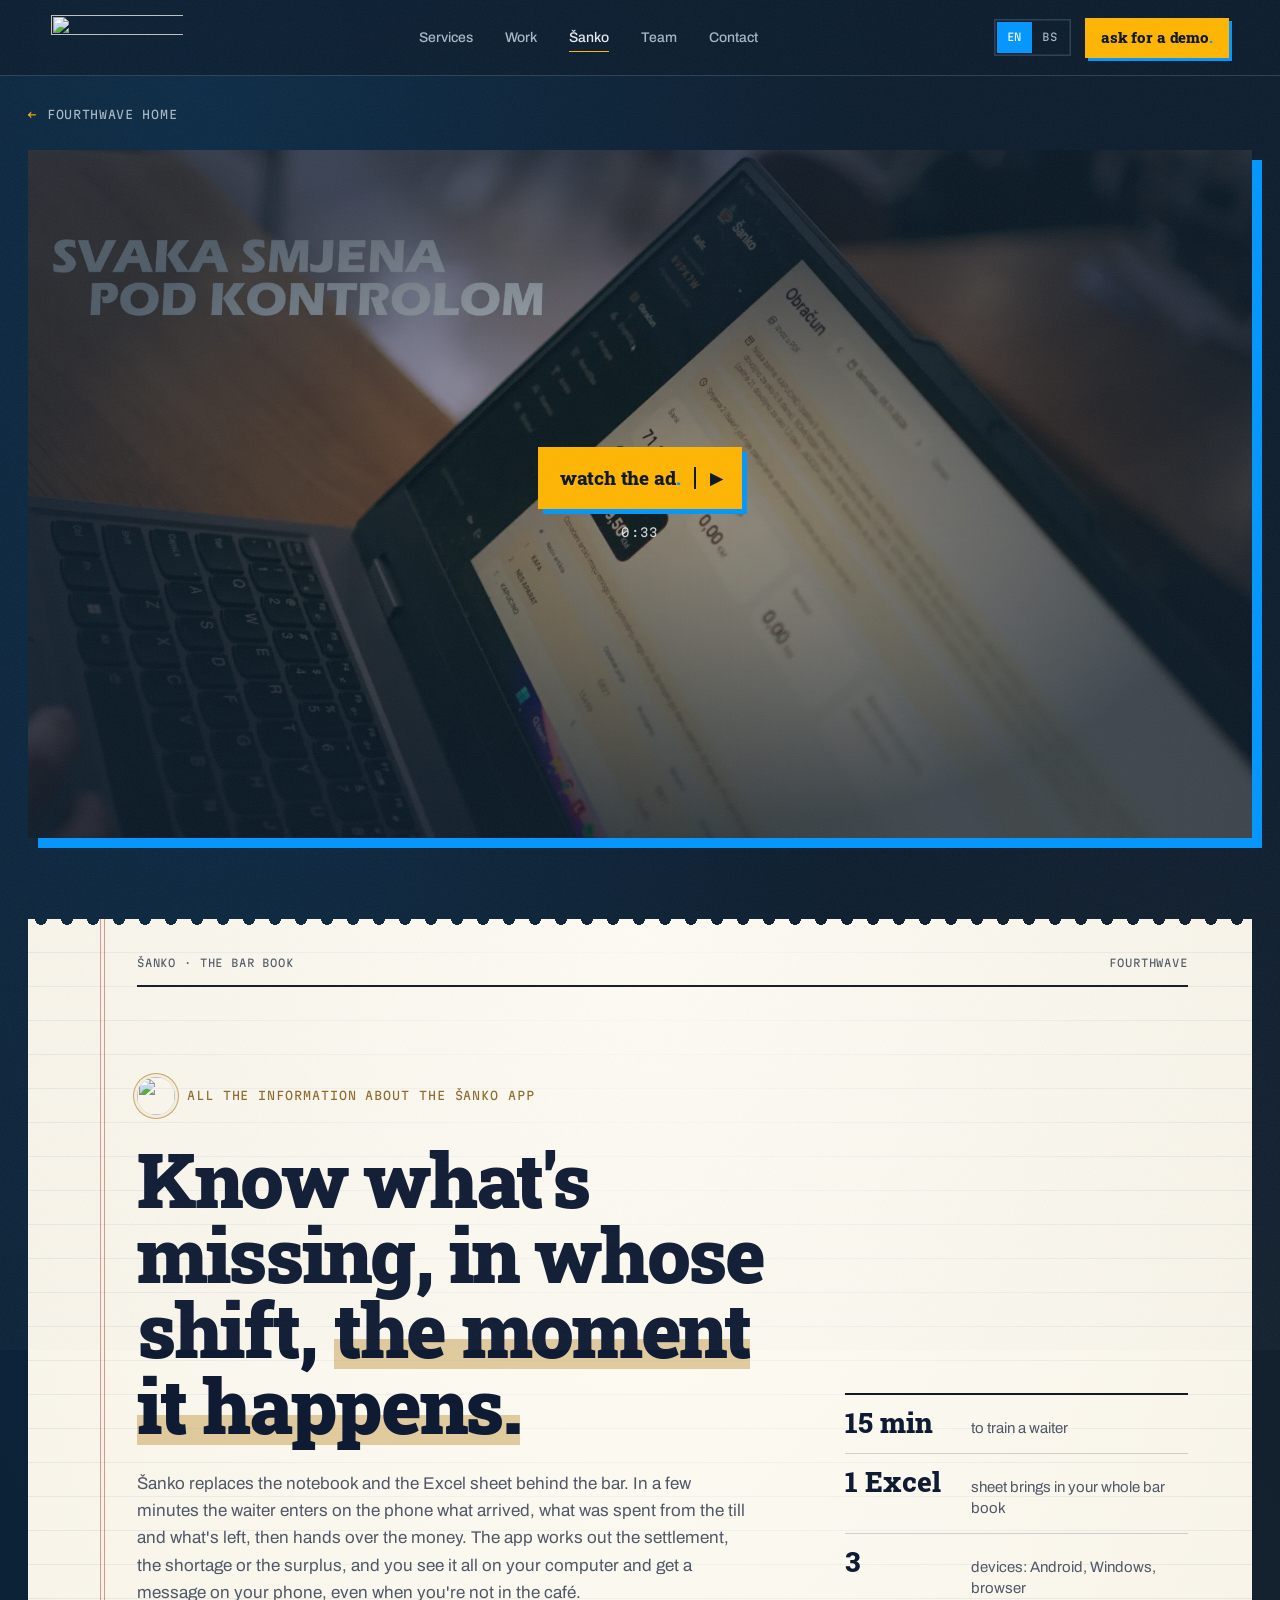
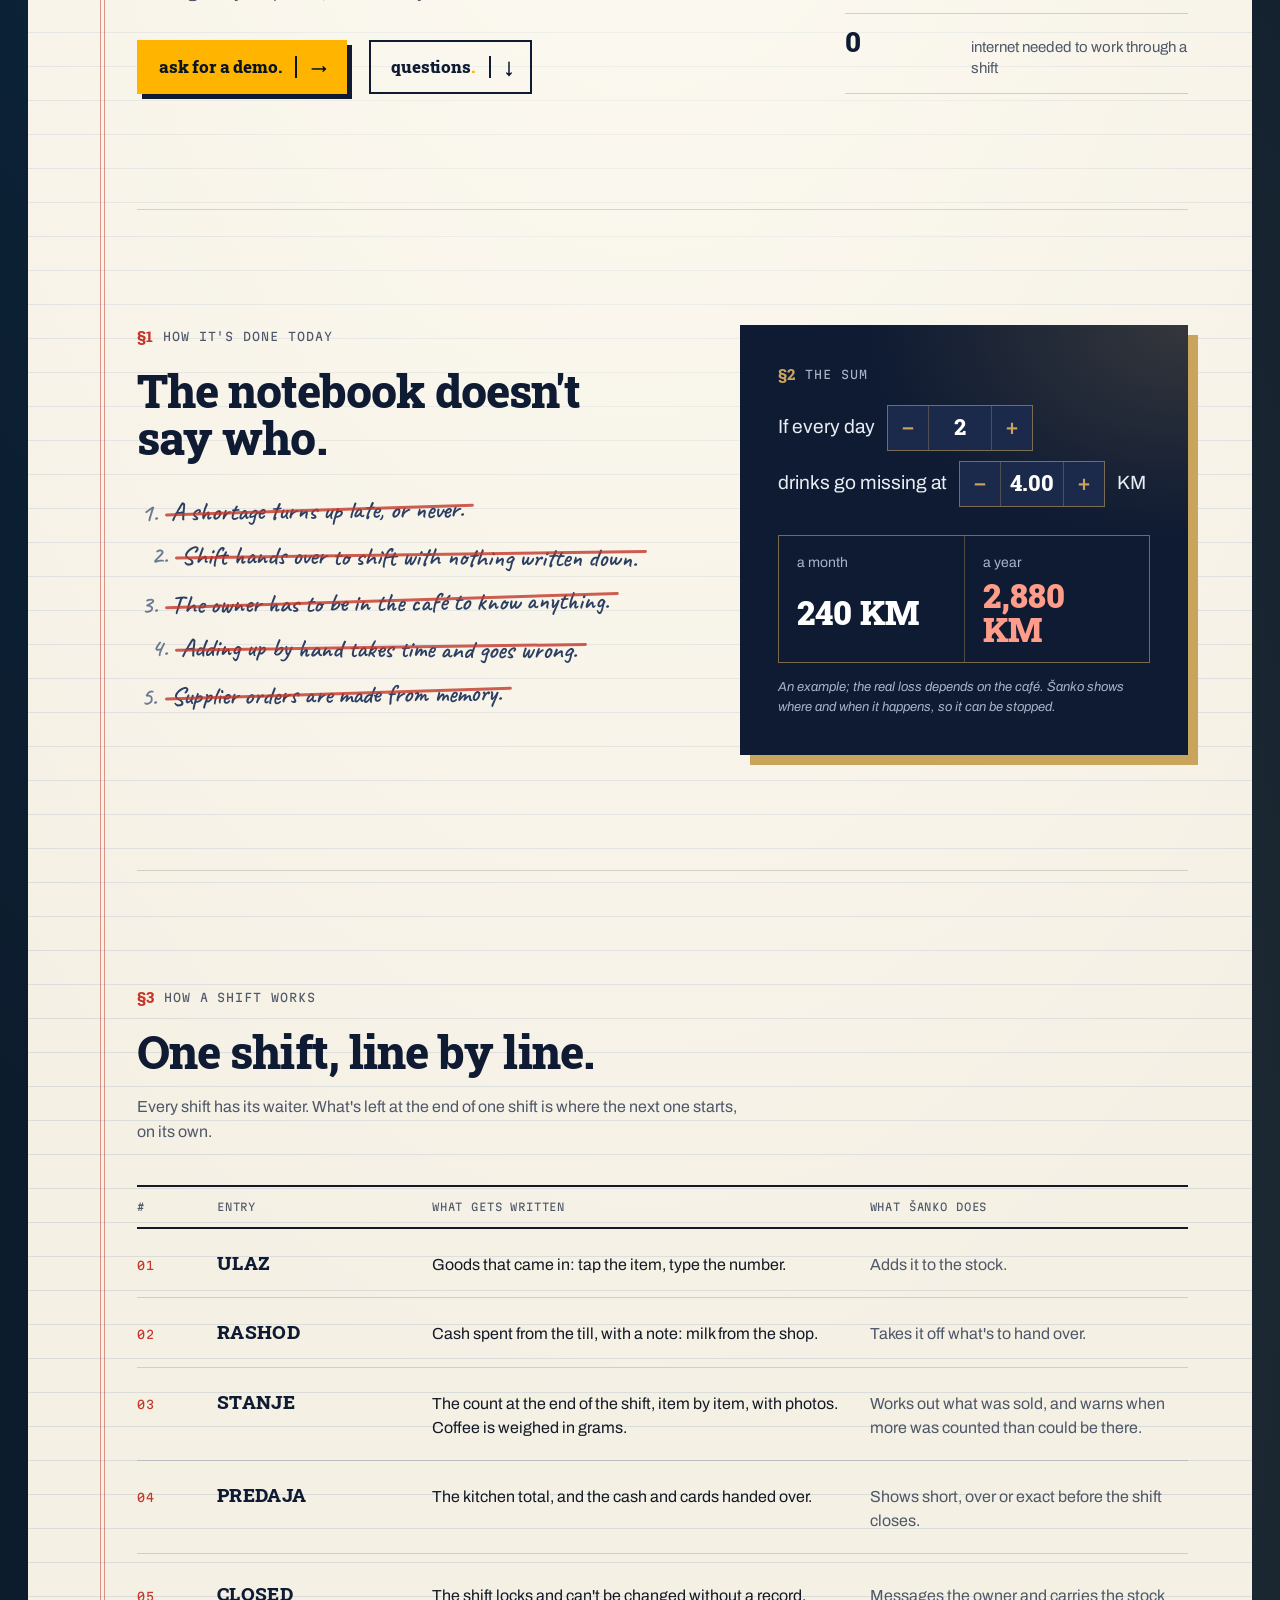
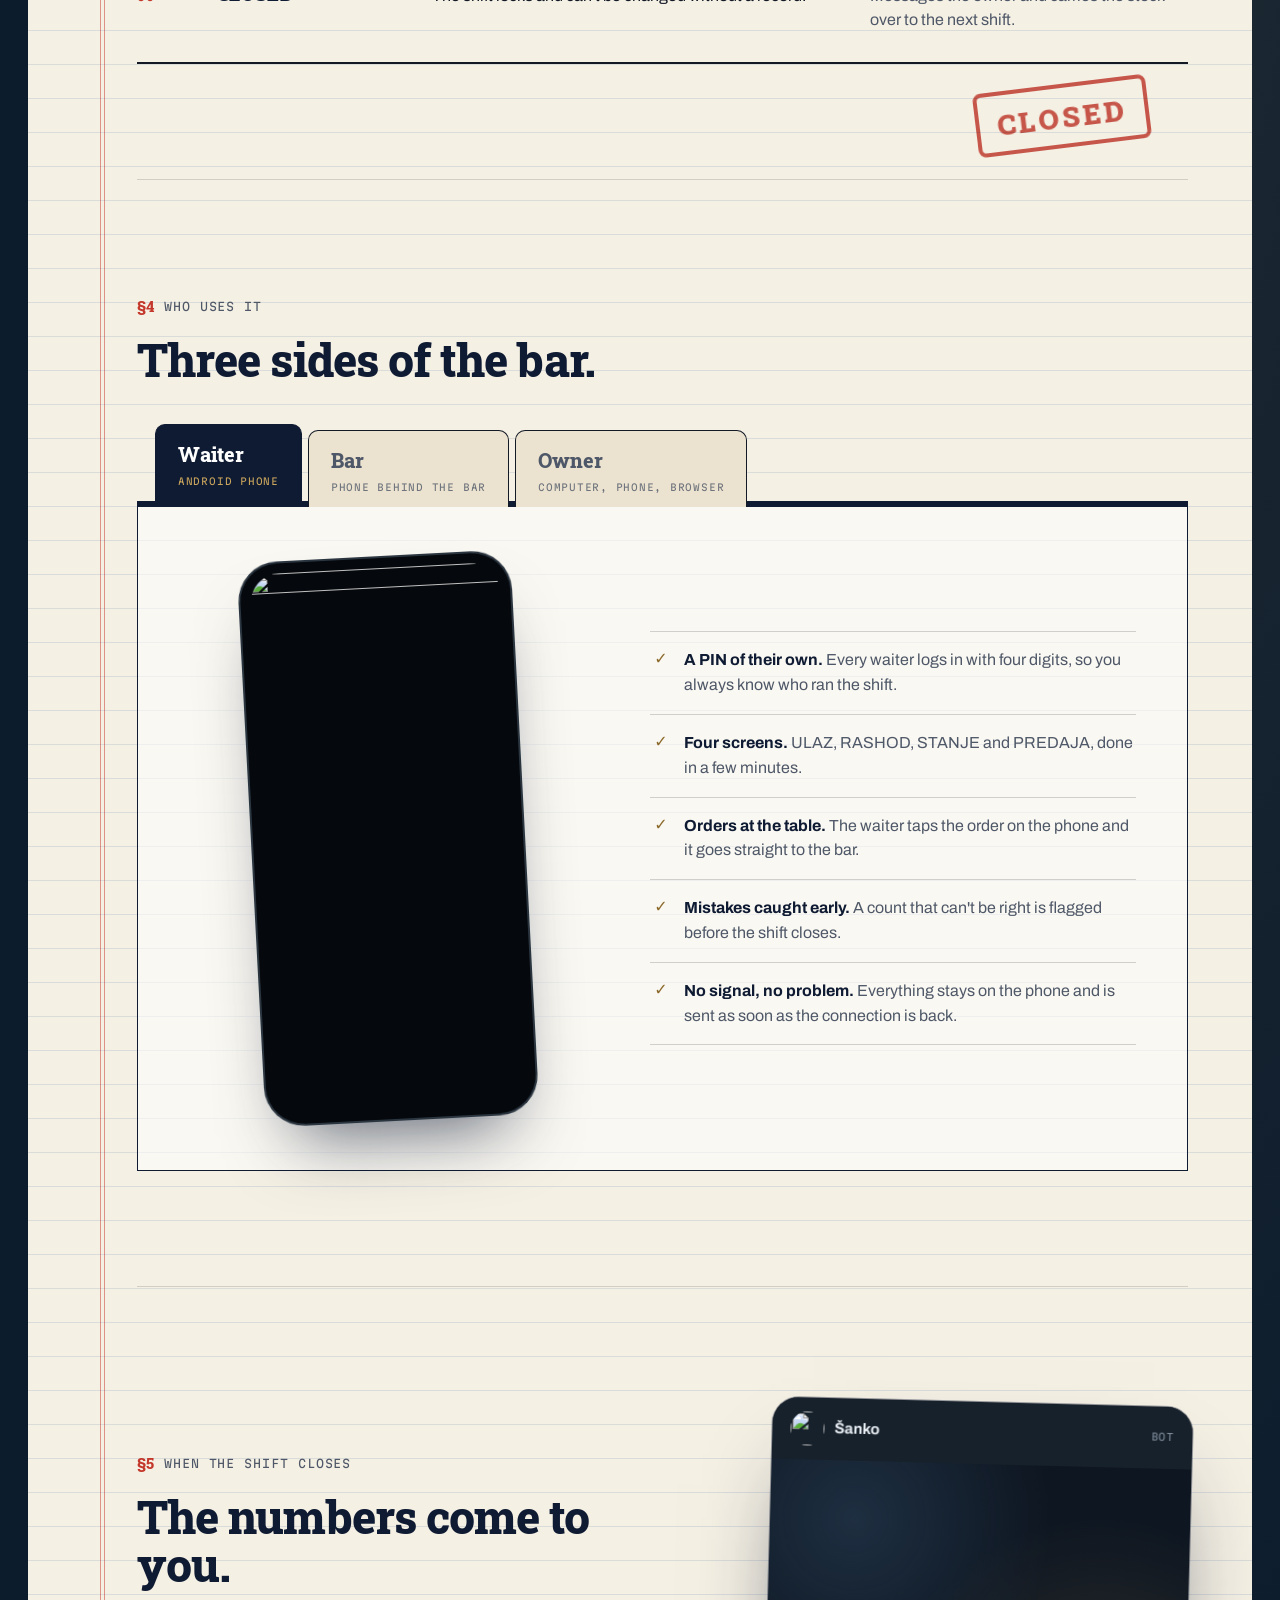
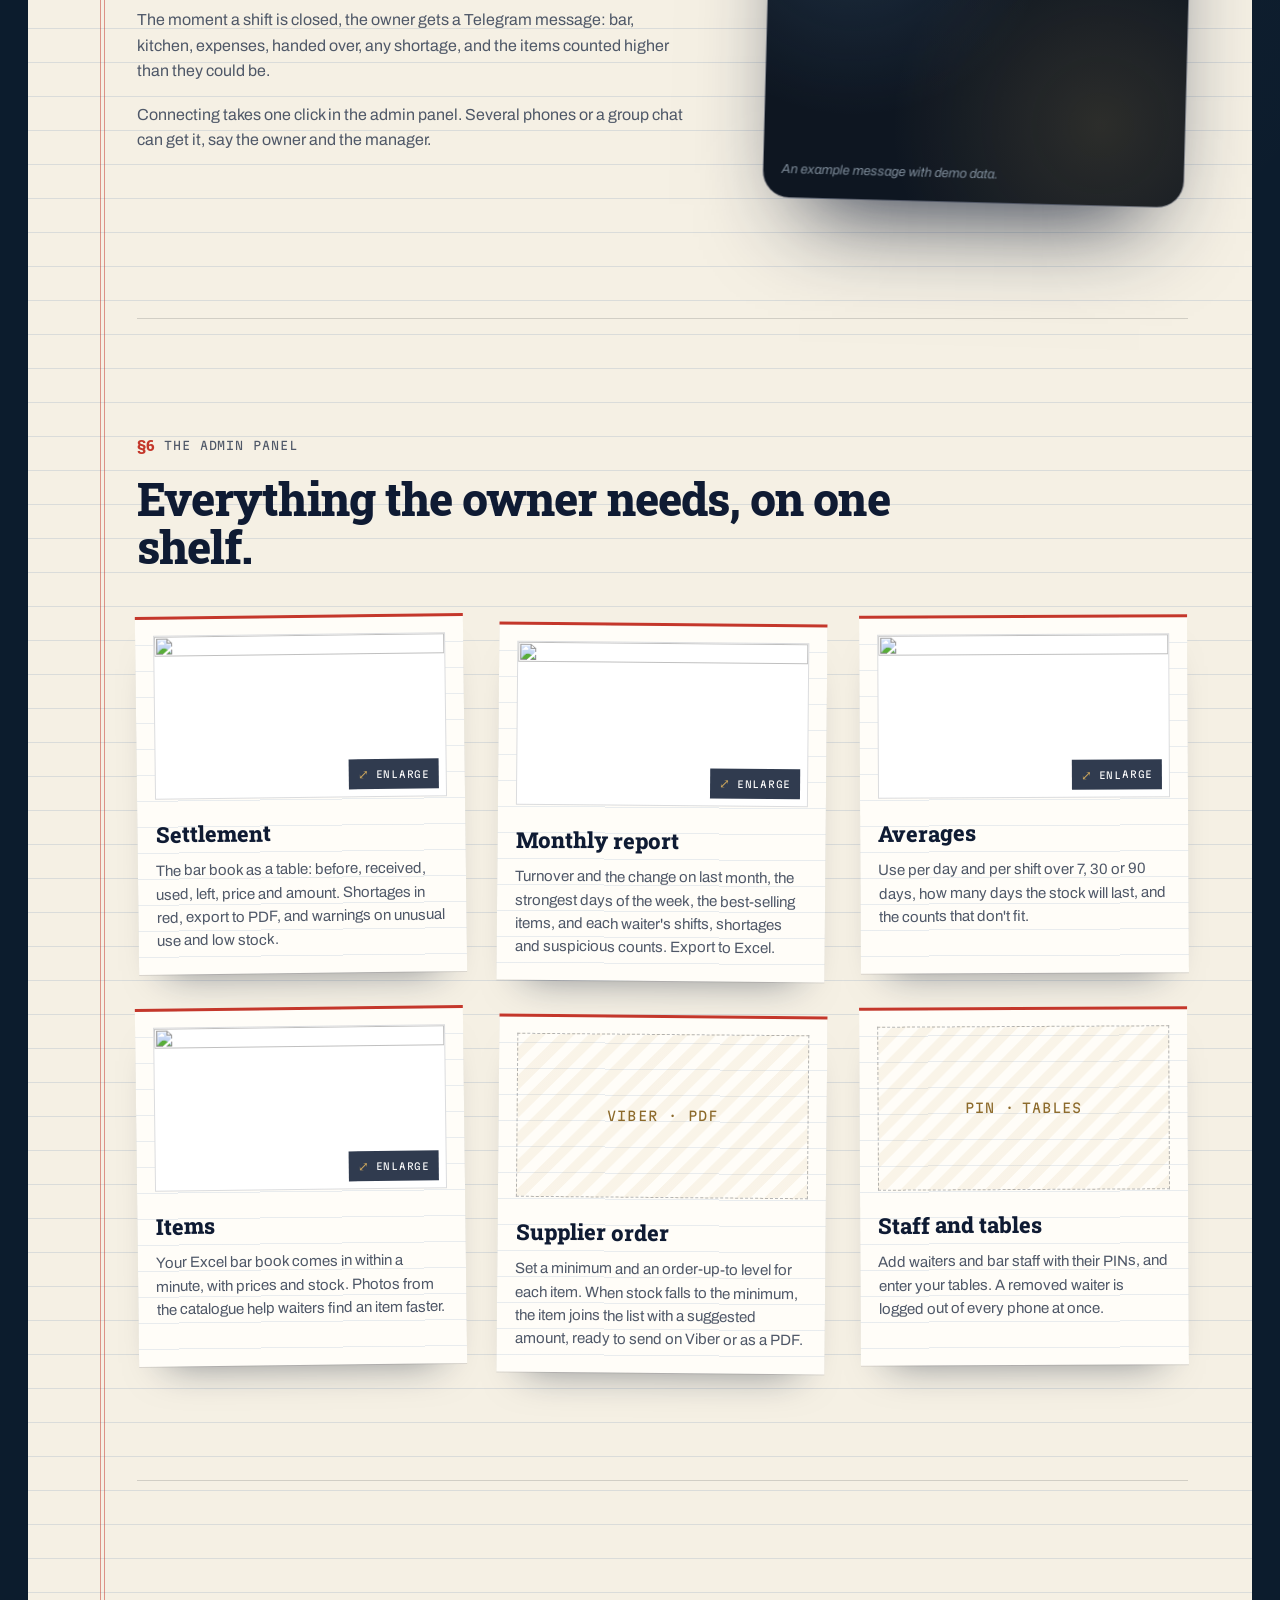
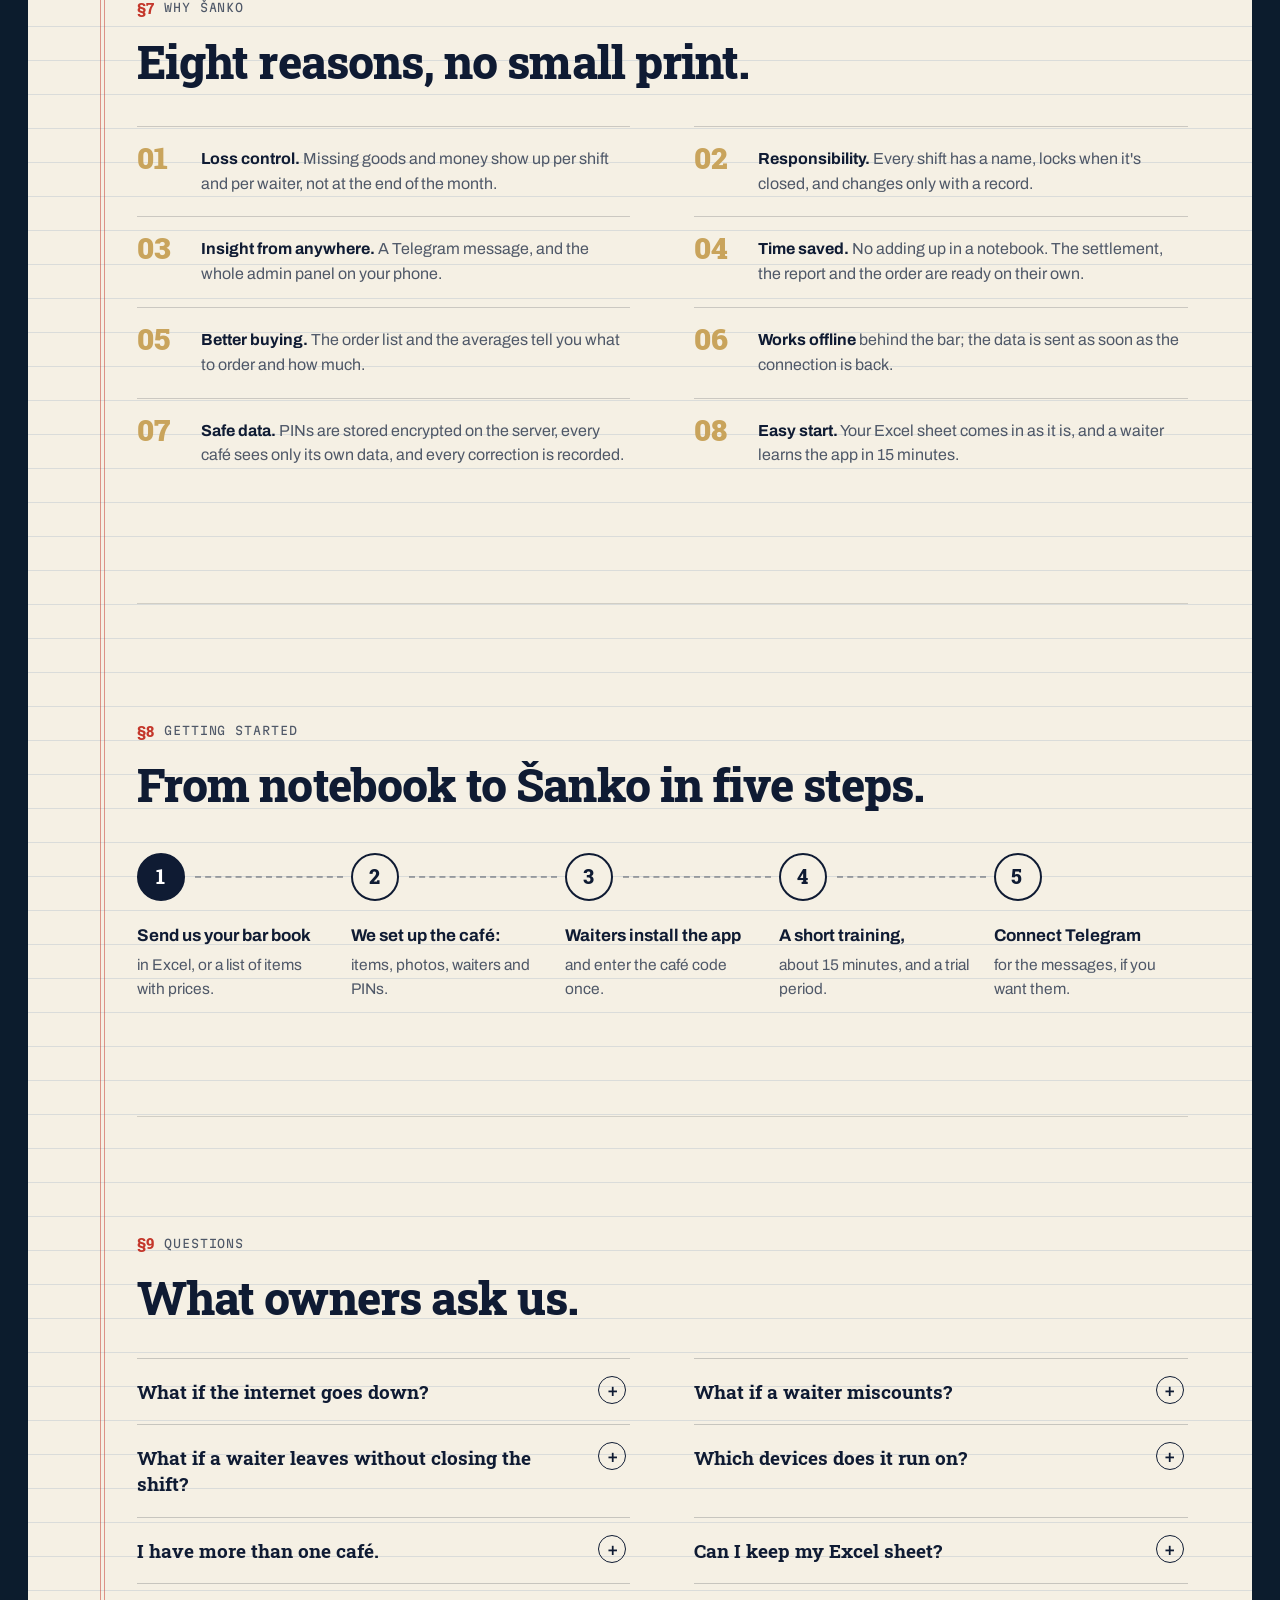
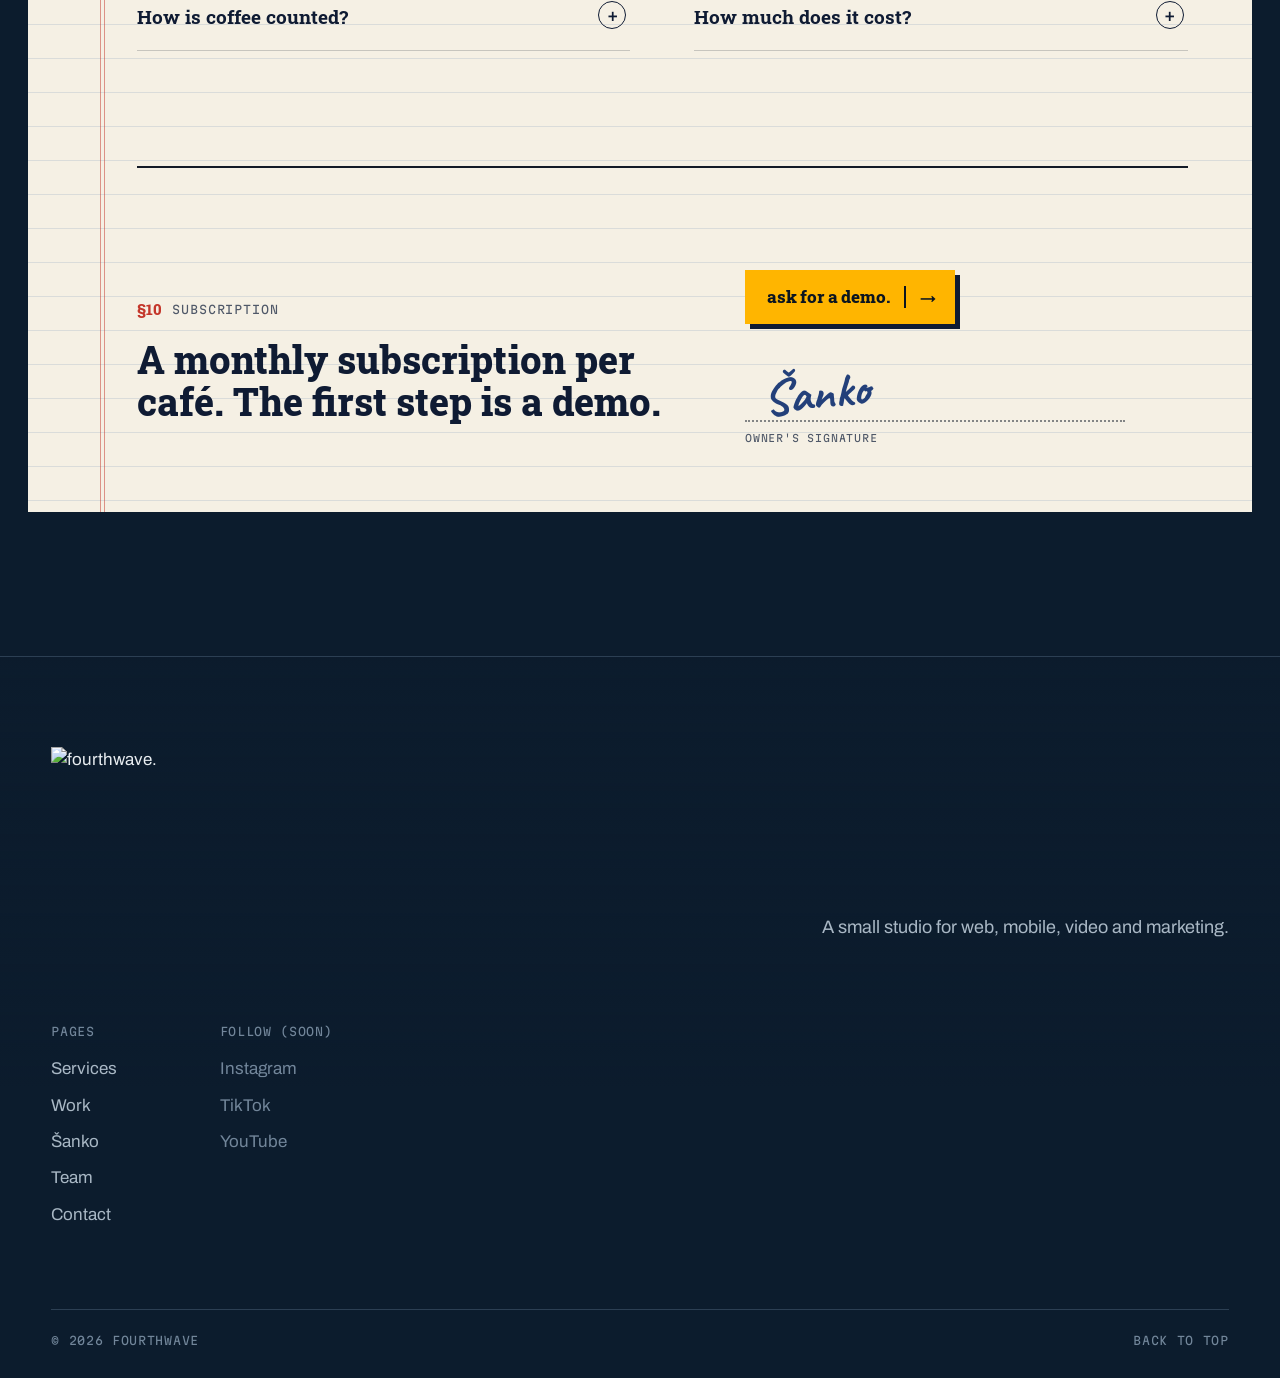
==== commit d5607604: "Let the Šanko ad seek locally, link to the details while it plays - tools/serve.py: local server tha" ====
--- a/sanko/index.html
+++ b/sanko/index.html
@@ -10,7 +10,7 @@
   <link rel="preconnect" href="https://fonts.googleapis.com">
   <link rel="preconnect" href="https://fonts.gstatic.com" crossorigin>
   <link href="https://fonts.googleapis.com/css2?family=Archivo:wdth,wght@62..125,300..900&family=Martian+Mono:wght@400;500&family=Roboto+Slab:wght@700..900&family=Caveat:wght@600..700&display=swap" rel="stylesheet">
-  <link rel="stylesheet" href="../styles.css?v=21">
+  <link rel="stylesheet" href="../styles.css?v=24">
   <link rel="stylesheet" href="sanko.css?v=4">
 </head>
 <body class="sanko-page">
@@ -54,6 +54,7 @@
             <button class="btn ad-start" type="button"><span data-i18n="ad.play">Watch the ad</span><i aria-hidden="true">▶</i></button>
             <p class="ad-len mono">0:33</p>
           </div>
+          <a class="ad-more" href="#sanko-book"><img src="../assets/sanko/icon.webp" alt="" width="192" height="192"><span data-i18n="ad.details"></span><i aria-hidden="true">↓</i></a>
           <button class="ad-unmute" type="button"><svg class="i-on" viewBox="0 0 24 24" aria-hidden="true"><path d="M3 9v6h4l5 5V4L7 9zm13.5 3A4.5 4.5 0 0 0 14 8v8a4.5 4.5 0 0 0 2.5-4zM14 3.2v2.1a7 7 0 0 1 0 13.4v2.1a9 9 0 0 0 0-17.6z"/></svg><span data-i18n="ad.sound">Turn the sound on</span></button>
           <div class="ad-ctrl">
             <button class="ad-toggle" type="button"><svg class="i-play" viewBox="0 0 24 24" aria-hidden="true"><path d="M7 4.5v15l13-7.5z"/></svg><svg class="i-pause" viewBox="0 0 24 24" aria-hidden="true"><path d="M6 4h4.5v16H6zM13.5 4H18v16h-4.5z"/></svg></button>
@@ -83,7 +84,7 @@
         <!-- Cover -->
         <header class="bk-cover bk-rv">
           <div class="bk-cover-main">
-            <p class="bk-kicker mono"><img src="../assets/sanko/icon.webp" alt="" width="192" height="192"><span data-i18n="book.kicker">Everything about Šanko</span></p>
+            <p class="bk-kicker mono"><img src="../assets/sanko/icon.webp" alt="" width="192" height="192"><span data-i18n="book.kicker">All the information about the Šanko app</span></p>
             <h2 class="bk-title" id="bookTitle" data-i18n="book.title">Know what's missing, in whose shift, the moment it happens.</h2>
             <p class="bk-lede" data-i18n="book.lede"></p>
             <div class="actions">
@@ -380,7 +381,7 @@
     <button class="bk-lb-nav next" type="button" data-step="1" aria-label="›">›</button>
   </dialog>
 
-  <script src="sanko.js?v=3"></script>
-  <script src="../ad.js?v=1"></script>
+  <script src="sanko.js?v=4"></script>
+  <script src="../ad.js?v=3"></script>
 </body>
 </html>
--- a/styles.css
+++ b/styles.css
@@ -1702,6 +1702,42 @@
   90% { transform: translate(1px, 1px); }
 }
 
+/* The way to the details, up the whole time the ad plays. */
+.ad-more {
+  position: absolute;
+  top: 16px;
+  left: 16px;
+  display: inline-flex;
+  align-items: center;
+  gap: 10px;
+  padding: 7px 14px 7px 7px;
+  background: rgba(8, 18, 30, 0.78);
+  -webkit-backdrop-filter: blur(6px);
+  backdrop-filter: blur(6px);
+  color: #fff;
+  font-family: "Roboto Slab", Georgia, serif;
+  font-size: 15px;
+  font-weight: 800;
+  text-transform: lowercase;
+  box-shadow: inset 0 0 0 1.5px rgba(255, 255, 255, 0.22);
+  opacity: 0;
+  visibility: hidden;
+  transform: translateY(-6px);
+  transition: opacity 0.35s, transform 0.35s var(--ease), visibility 0s 0.35s, background 0.25s, color 0.25s, box-shadow 0.25s;
+}
+.ad-more img { width: 28px; height: 28px; border-radius: 7px; }
+.ad-more i { font-family: "Archivo", sans-serif; font-style: normal; color: var(--yellow); transition: color 0.25s; }
+.ad-more:hover,
+.ad-more:focus-visible { background: var(--yellow); color: #0b1520; box-shadow: 3px 3px 0 var(--blue); }
+.ad-more:hover i,
+.ad-more:focus-visible i { color: #0b1520; }
+.ad.started:not(.ended) .ad-more {
+  opacity: 1;
+  visibility: visible;
+  transform: none;
+  transition: opacity 0.35s, transform 0.35s var(--ease), background 0.25s, color 0.25s, box-shadow 0.25s;
+}
+
 .ad-ctrl {
   position: absolute;
   left: 0;
@@ -1804,6 +1840,7 @@
 .ad-skip i { font-style: normal; color: var(--yellow); }
 .ad-skip:hover { color: var(--text); gap: 14px; }
 .ad.started .ad-skip { display: inline-flex; }
+.ad-more-out { display: none; }
 
 /* On the home page the ad opens the Šanko part. */
 .ad-sec { padding: 18vh var(--gutter) 8vh; }
@@ -1816,6 +1853,25 @@
   .ad-start { height: 50px; font-size: 16px; }
   .ad-len { display: none; }
   .ad-unmute { top: 10px; right: 10px; padding: 8px 12px 8px 10px; font-size: 14px; }
+  .ad-frame .ad-more { display: none; }
+  .ad-more-out {
+    display: flex;
+    align-items: center;
+    gap: 12px;
+    margin-top: 18px;
+    padding: 10px 14px 10px 10px;
+    background: var(--yellow);
+    color: #0b1520;
+    font-family: "Roboto Slab", Georgia, serif;
+    font-size: 15px;
+    font-weight: 800;
+    line-height: 1.3;
+    text-transform: lowercase;
+    box-shadow: 4px 4px 0 var(--blue);
+  }
+  .ad-more-out img { flex: none; width: 30px; height: 30px; border-radius: 7px; }
+  .ad-more-out i { margin-left: auto; padding-left: 12px; border-left: 2px solid currentColor; font-family: "Archivo", sans-serif; font-style: normal; }
+  .ad.started .ad-skip { display: none; }
   .ad-unmute svg { width: 18px; height: 18px; }
   .ad-ctrl { gap: 4px; padding: 24px 6px 4px; }
   .ad-ctrl button { width: 32px; height: 32px; }
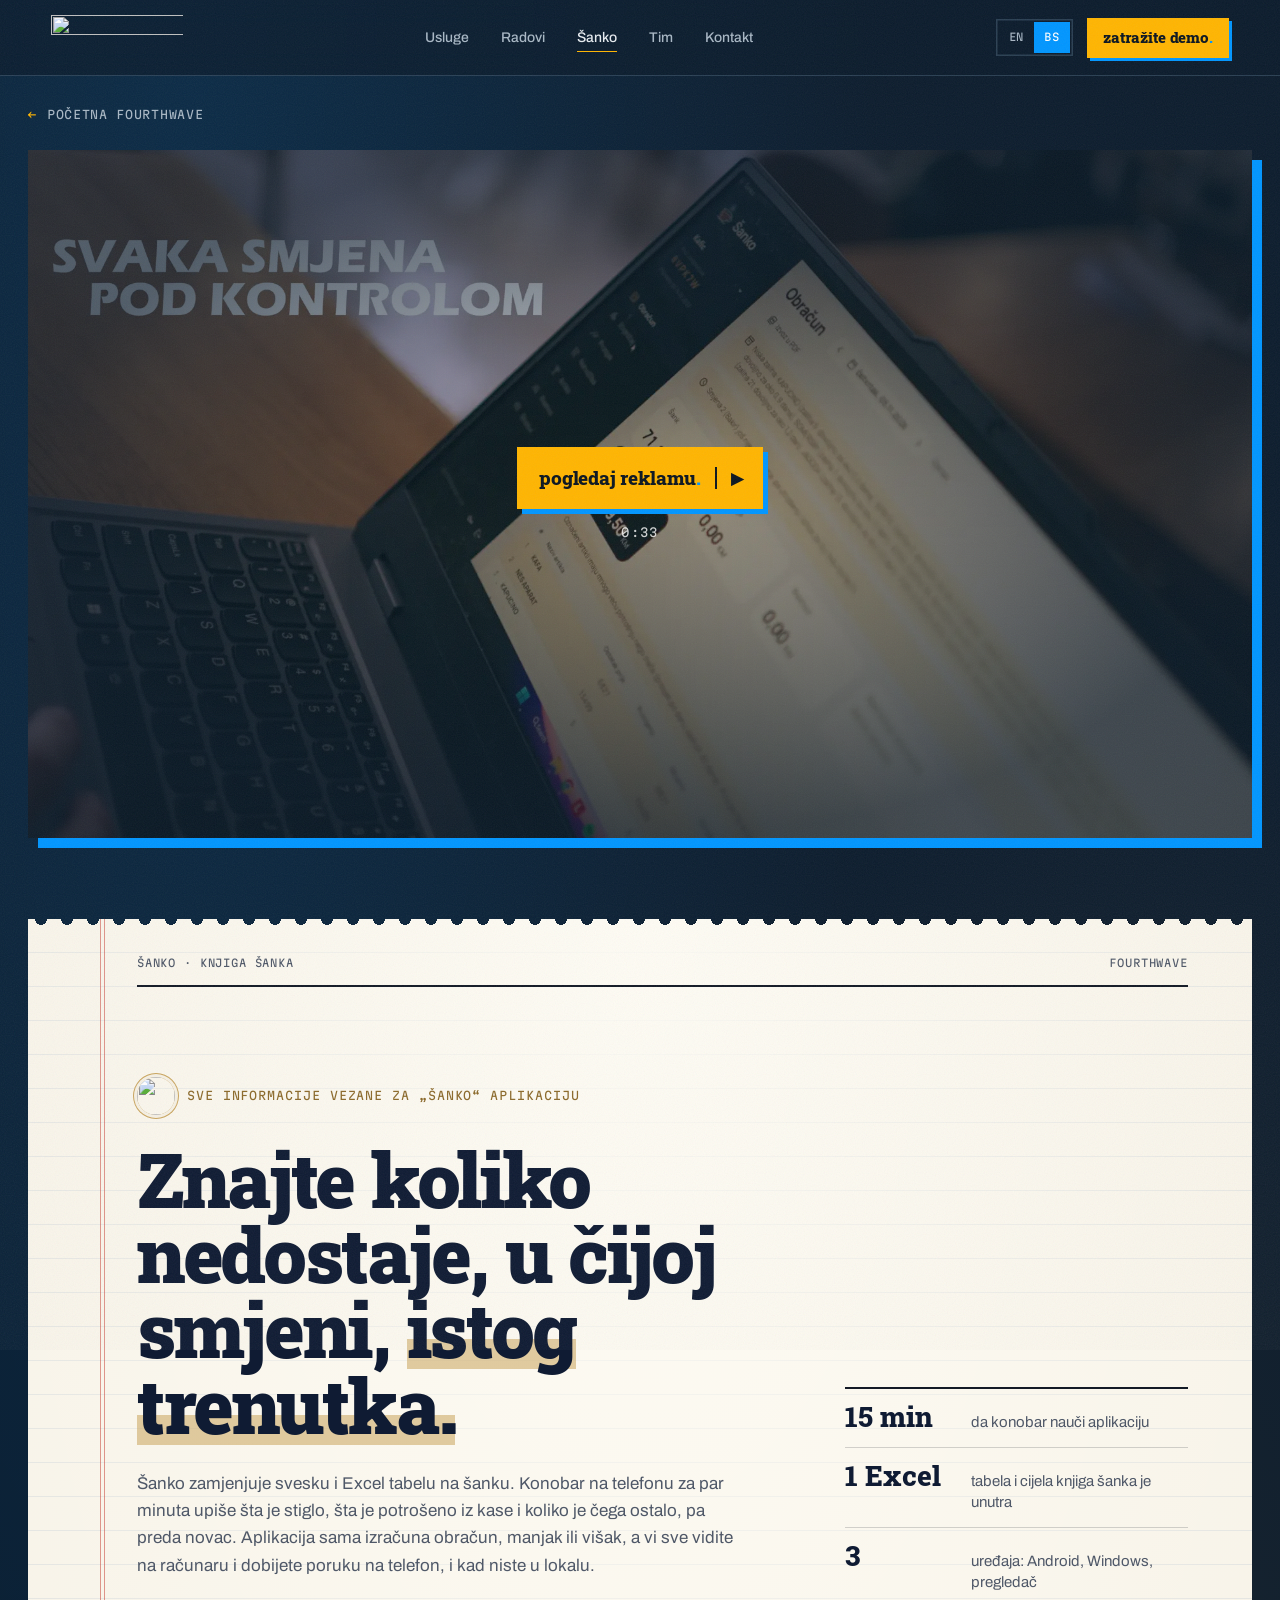
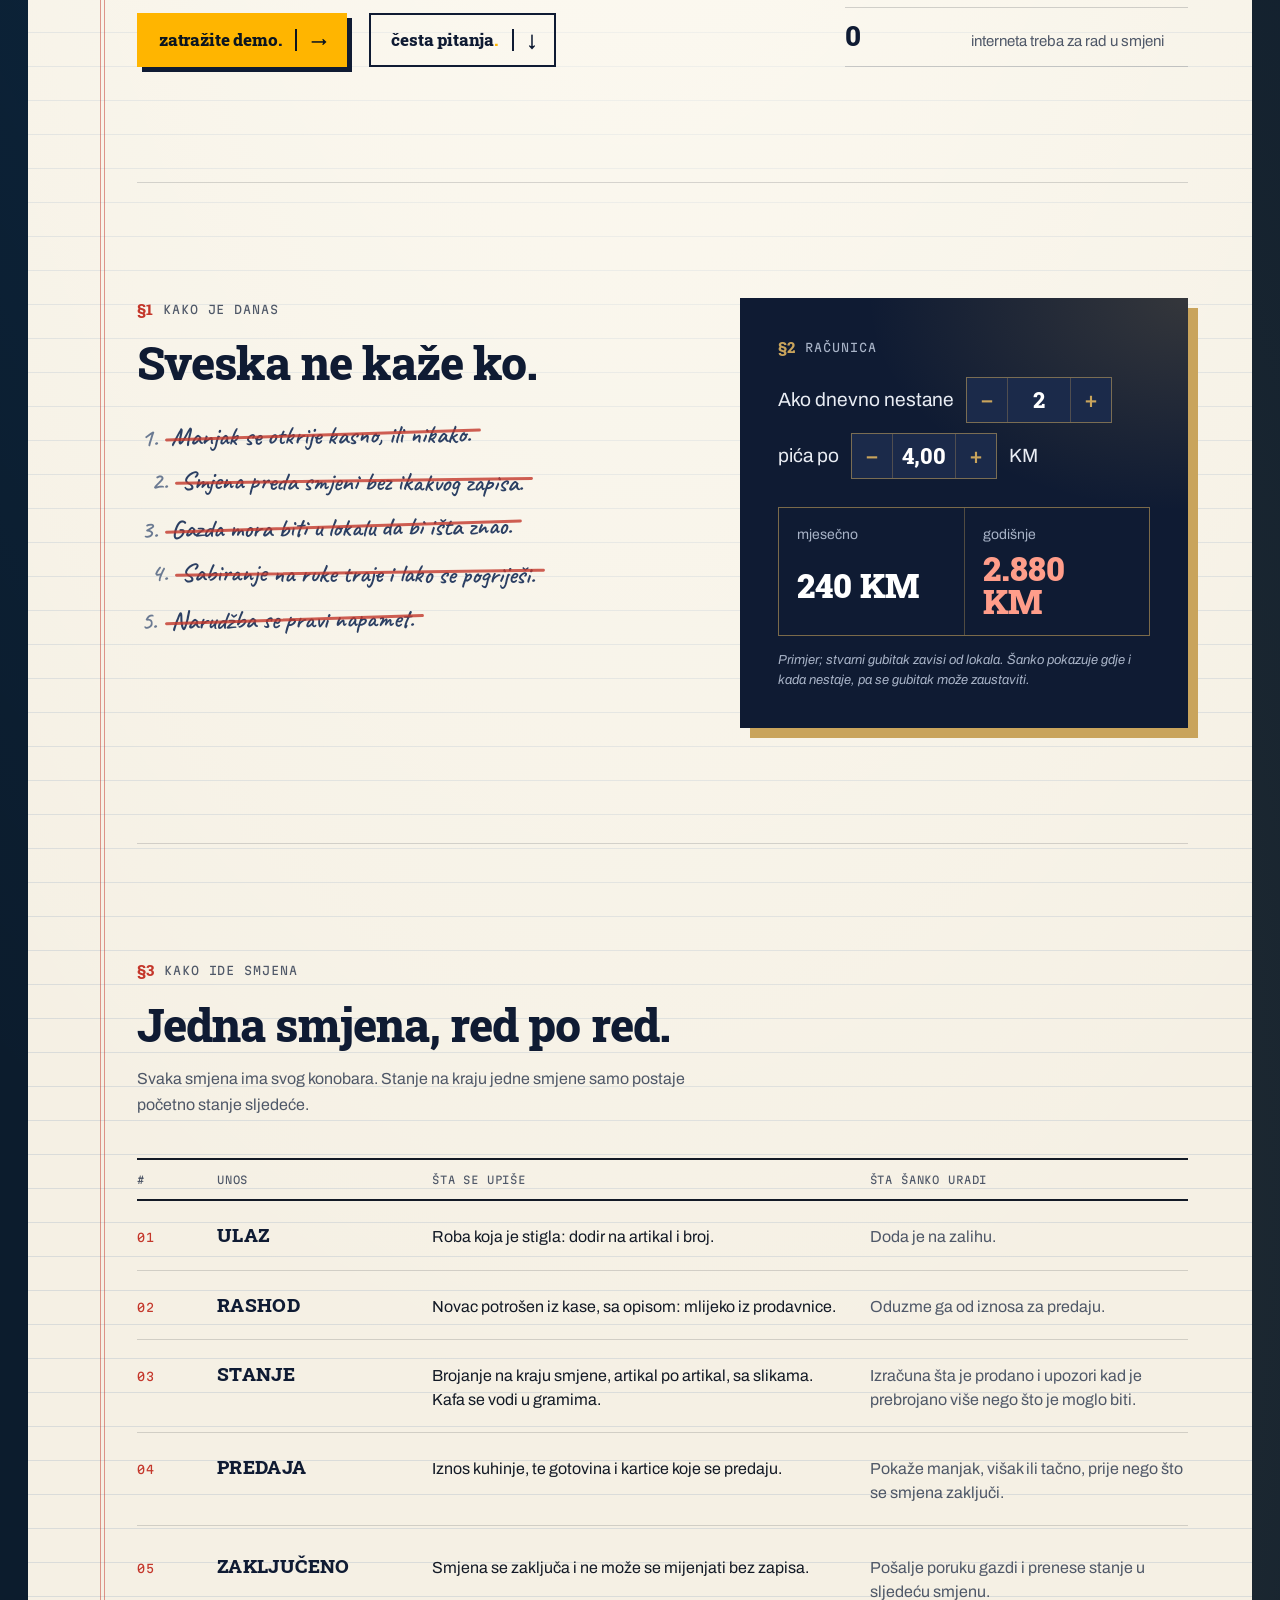
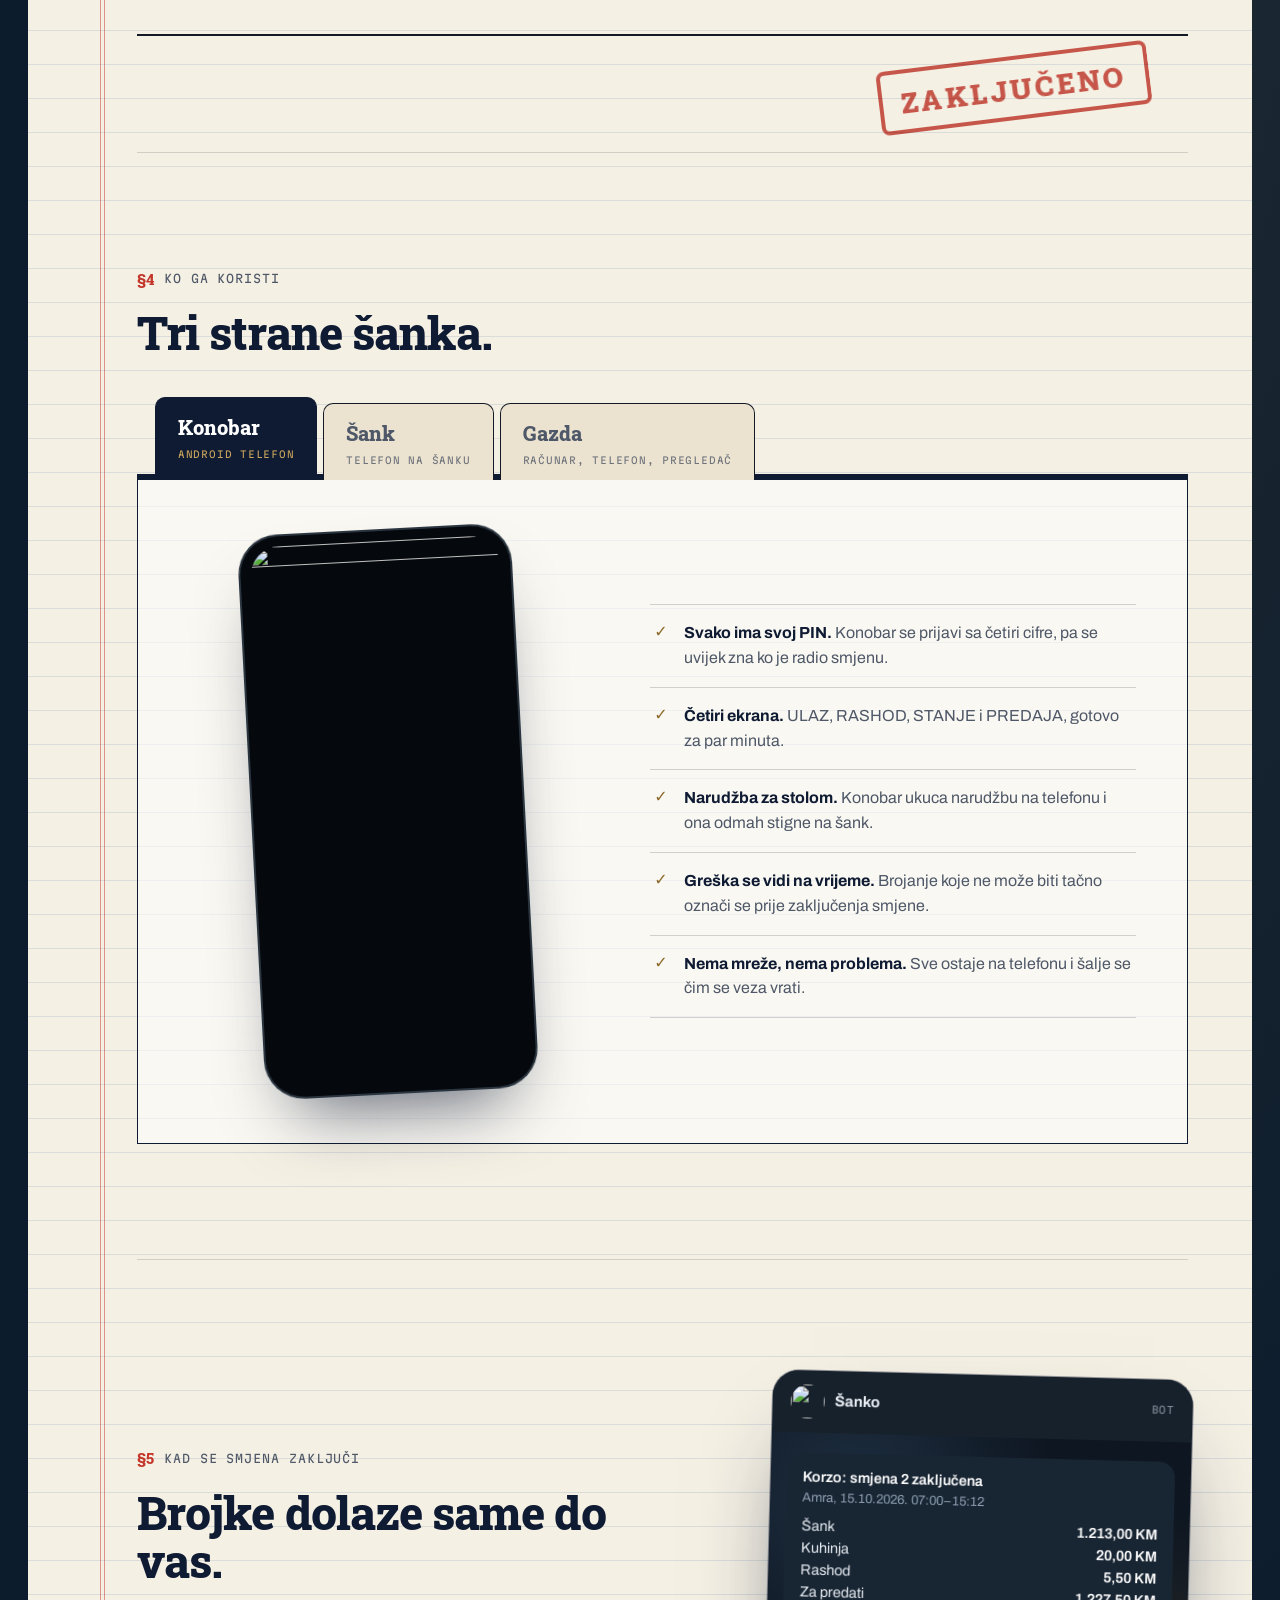
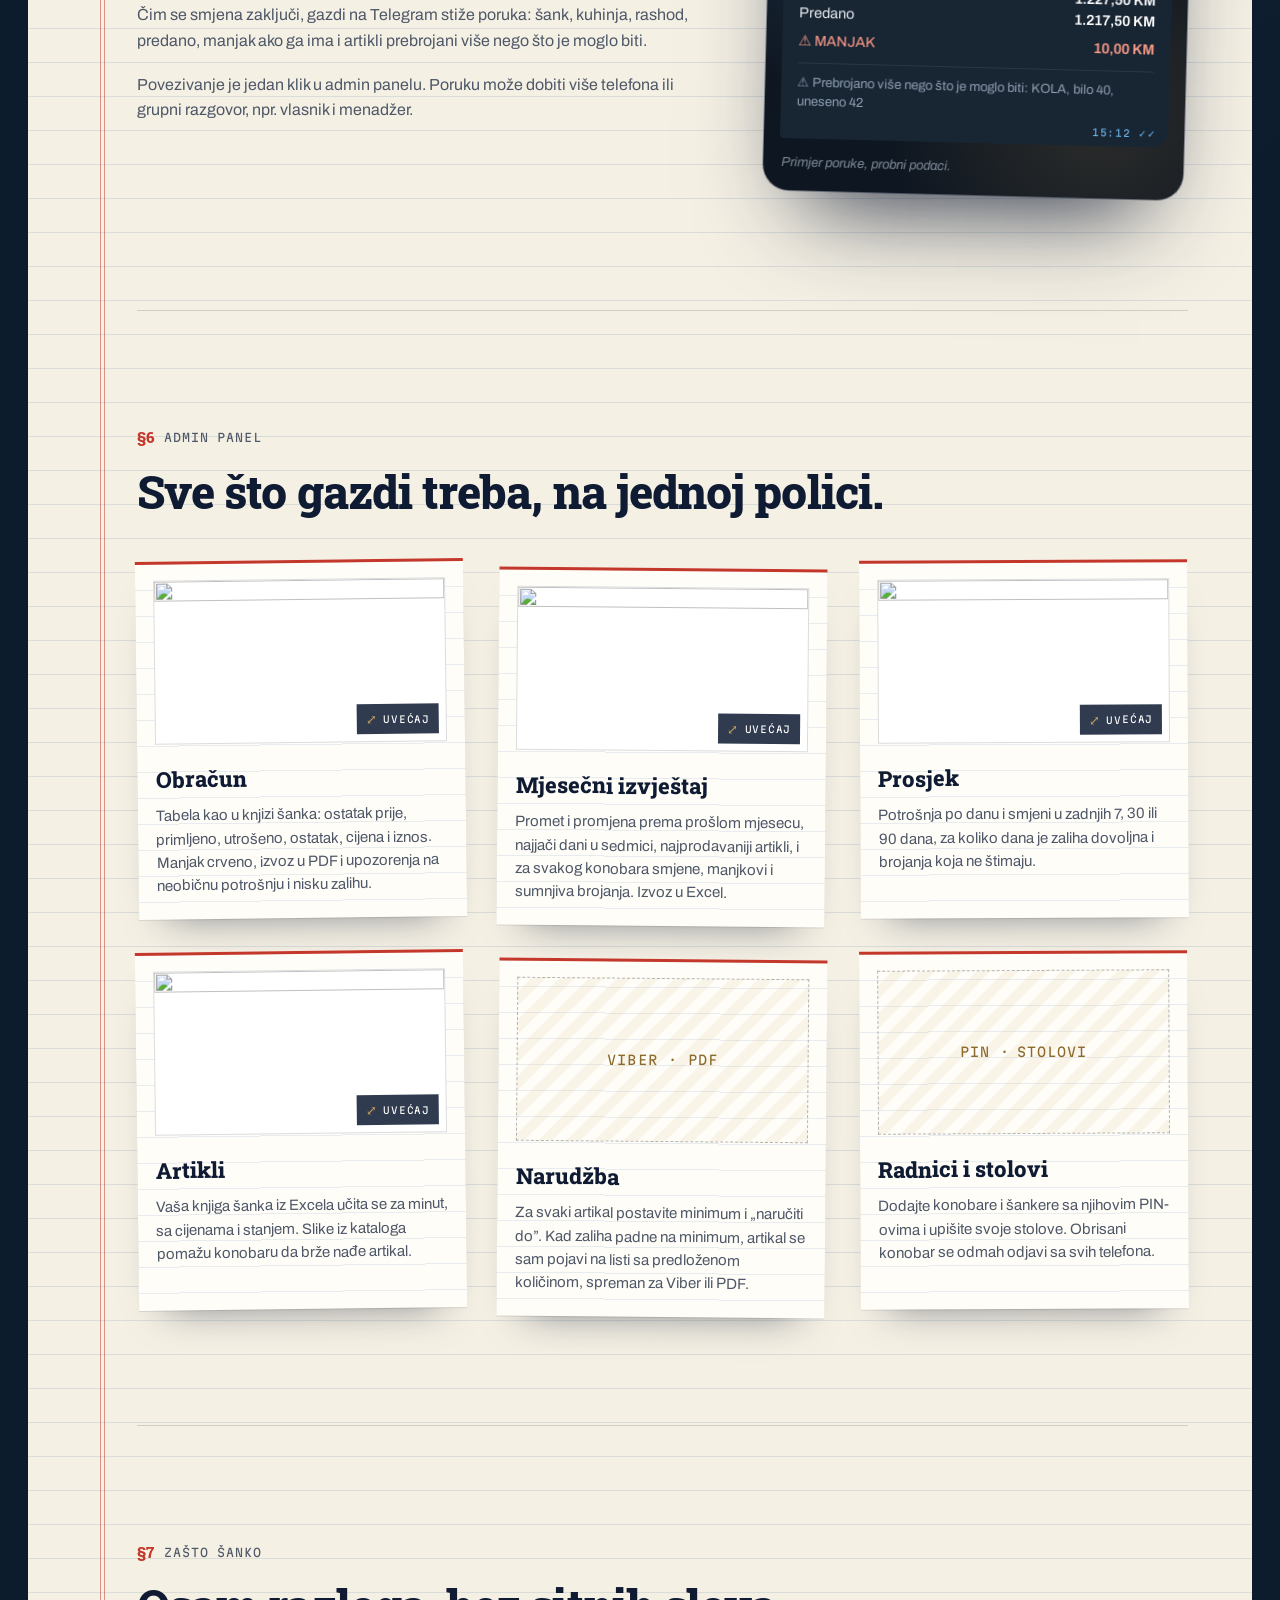
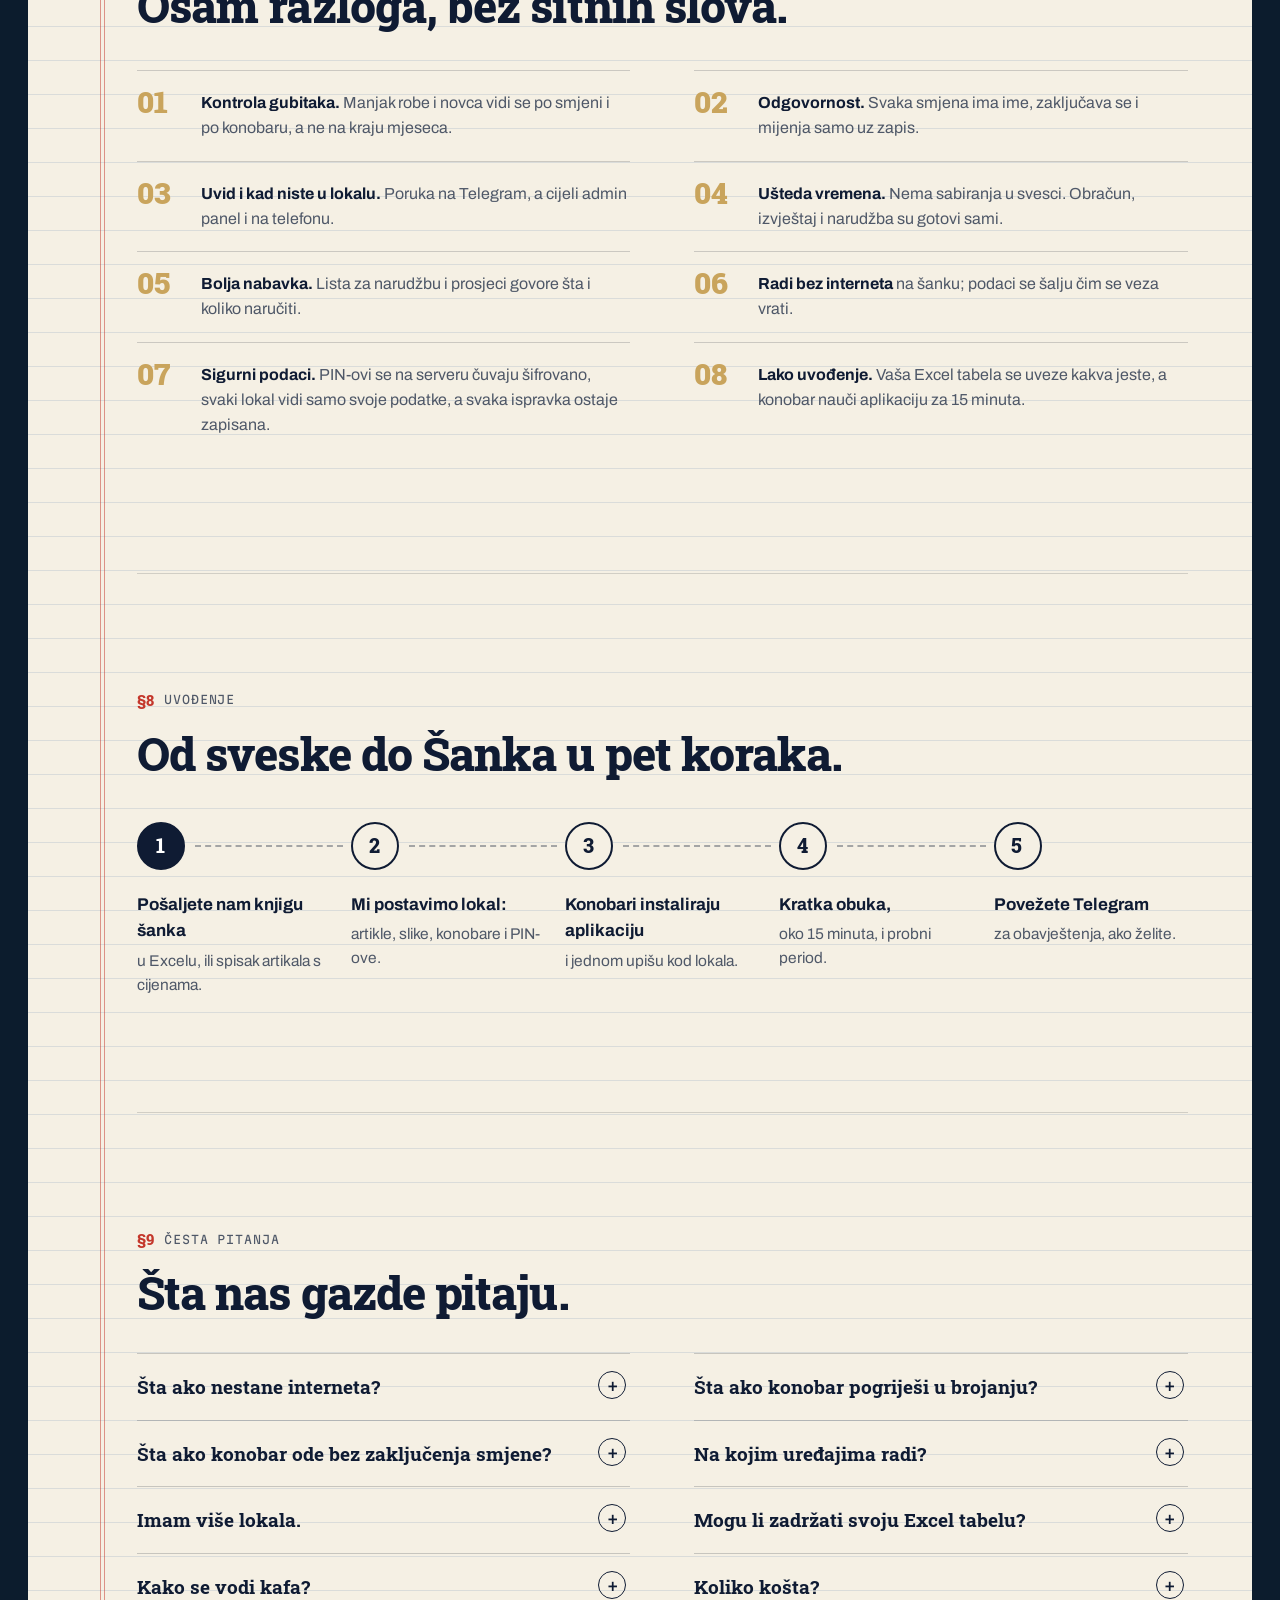
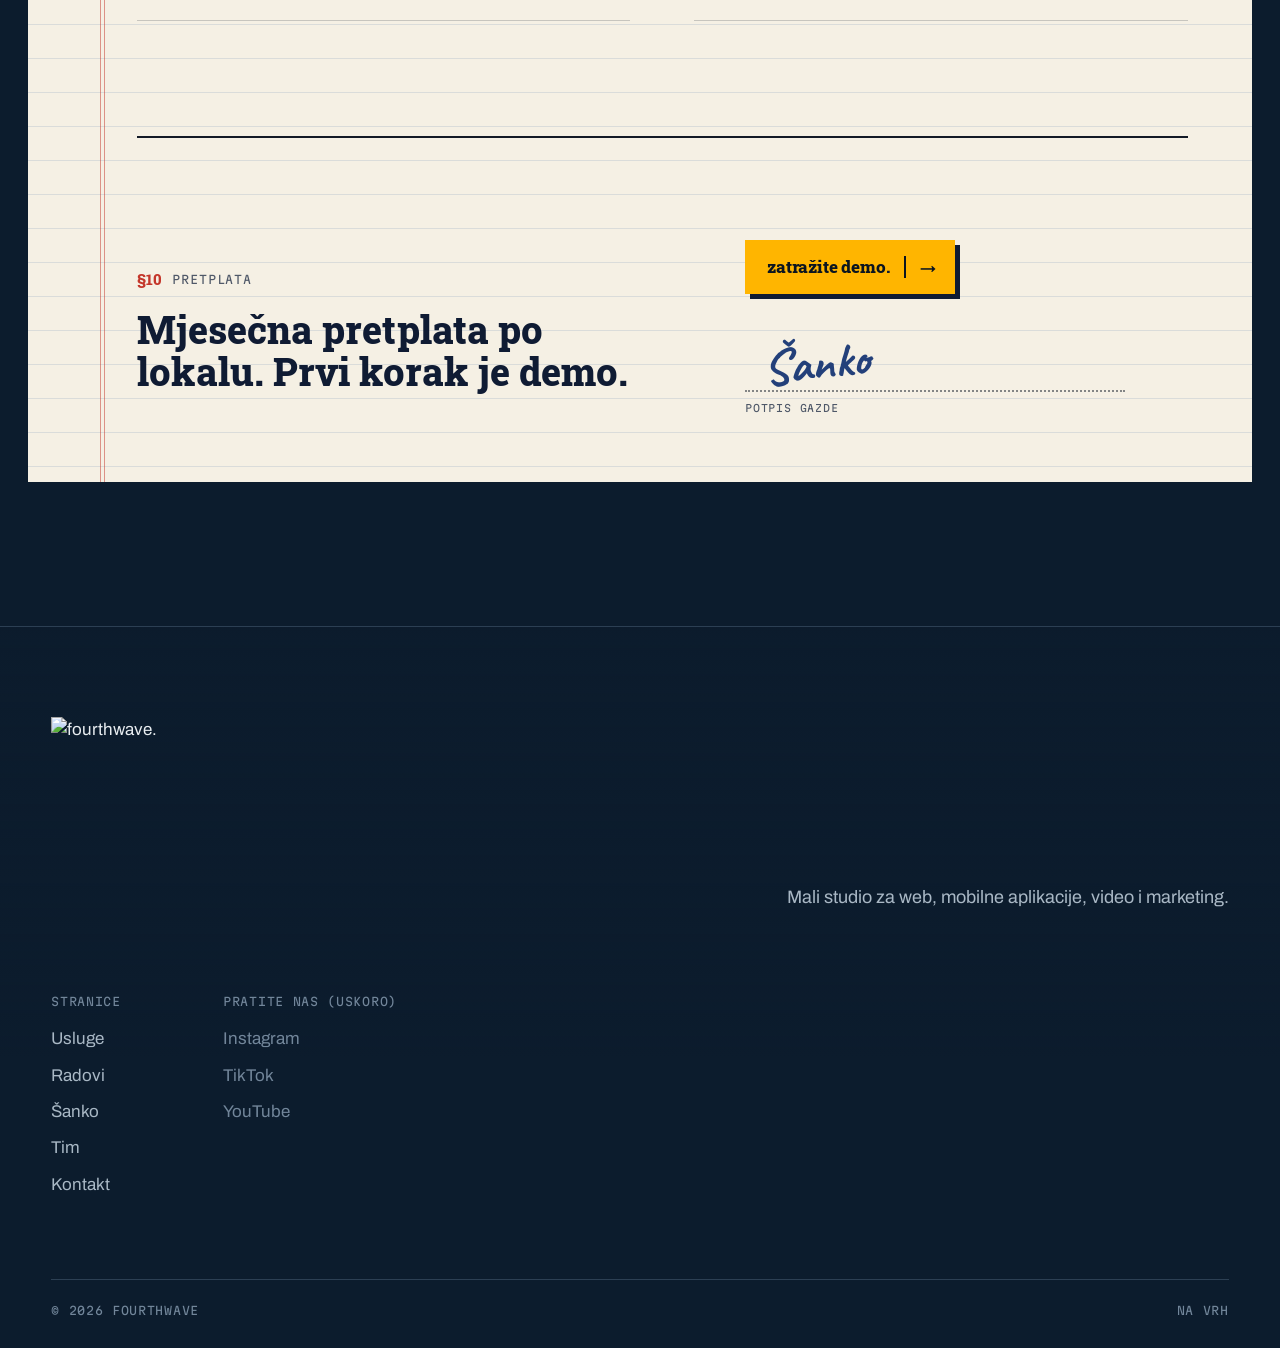
==== commit c02b078e: "Open the site in Bosnian by default Co-Authored-By: Claude Opus 5.5 <noreply@anthropic.com>" ====
--- a/sanko/index.html
+++ b/sanko/index.html
@@ -381,7 +381,7 @@
     <button class="bk-lb-nav next" type="button" data-step="1" aria-label="›">›</button>
   </dialog>
 
-  <script src="sanko.js?v=4"></script>
+  <script src="sanko.js?v=5"></script>
   <script src="../ad.js?v=3"></script>
 </body>
 </html>
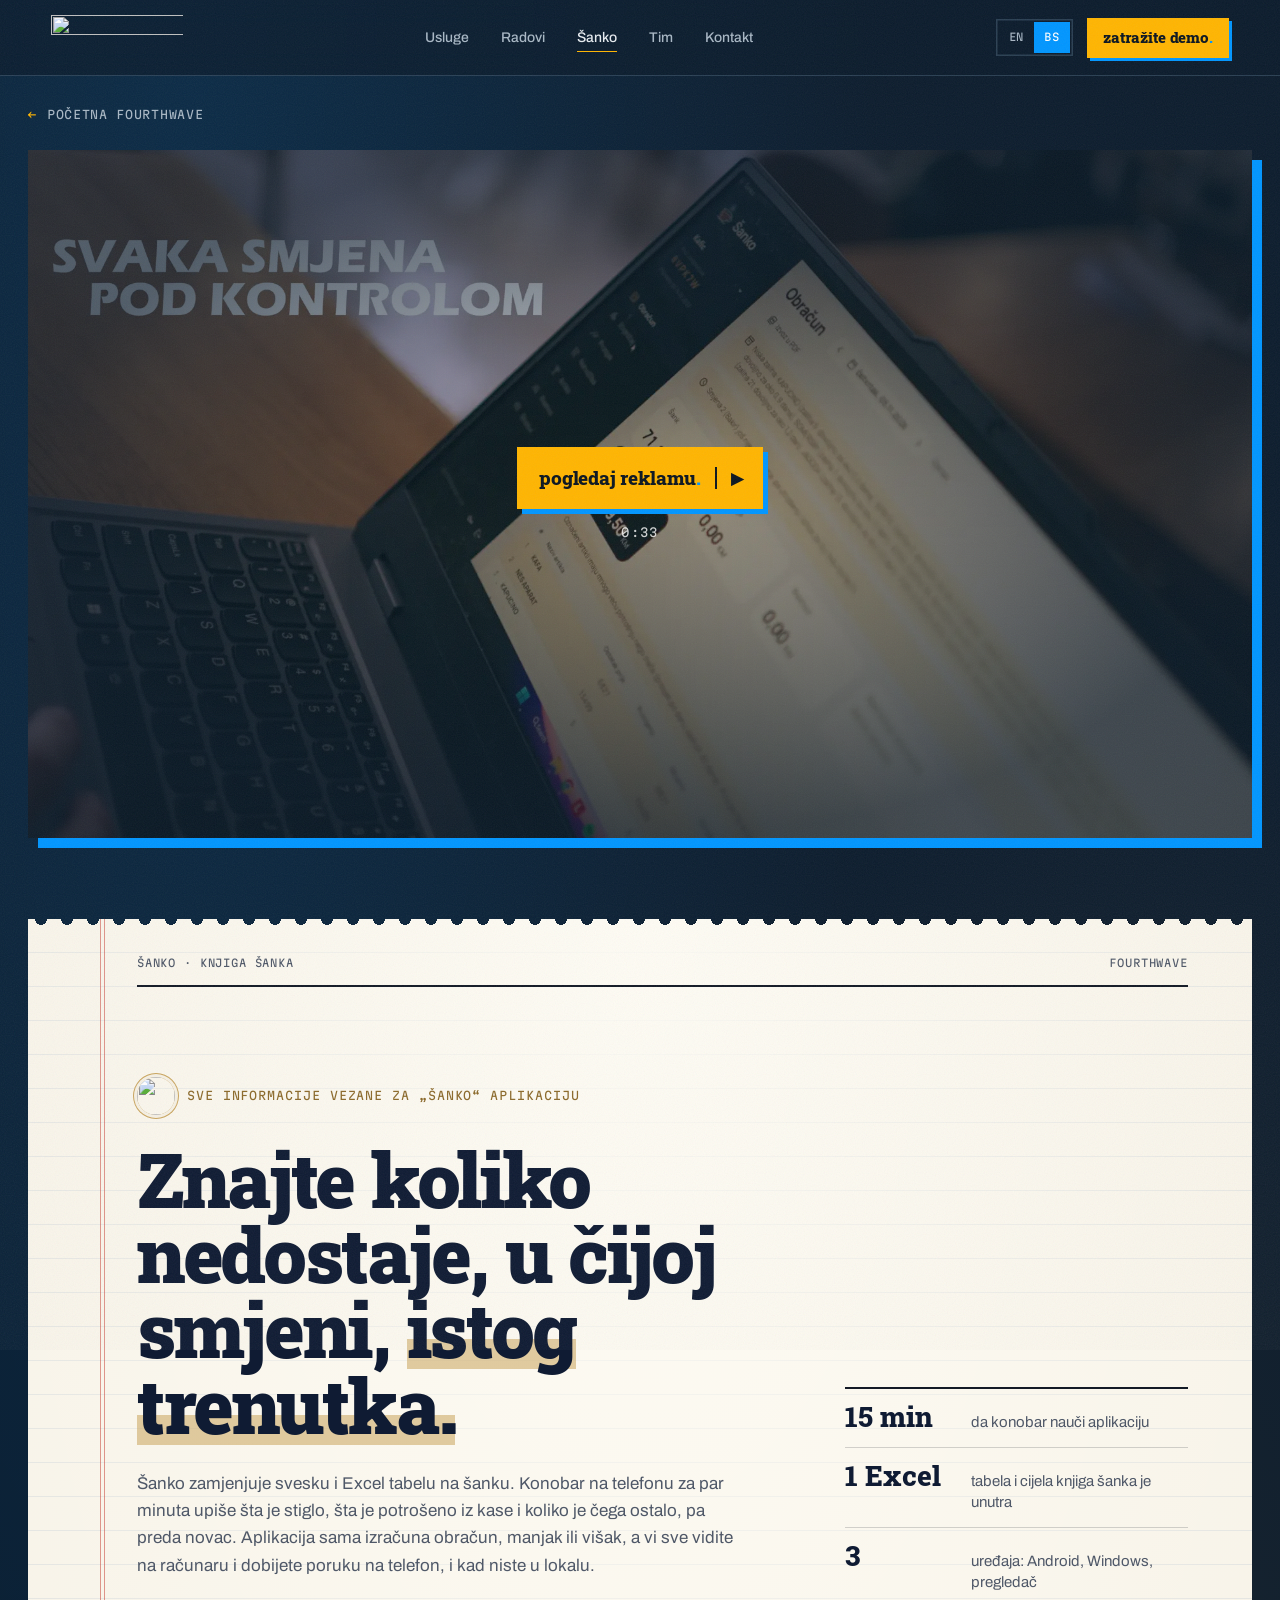
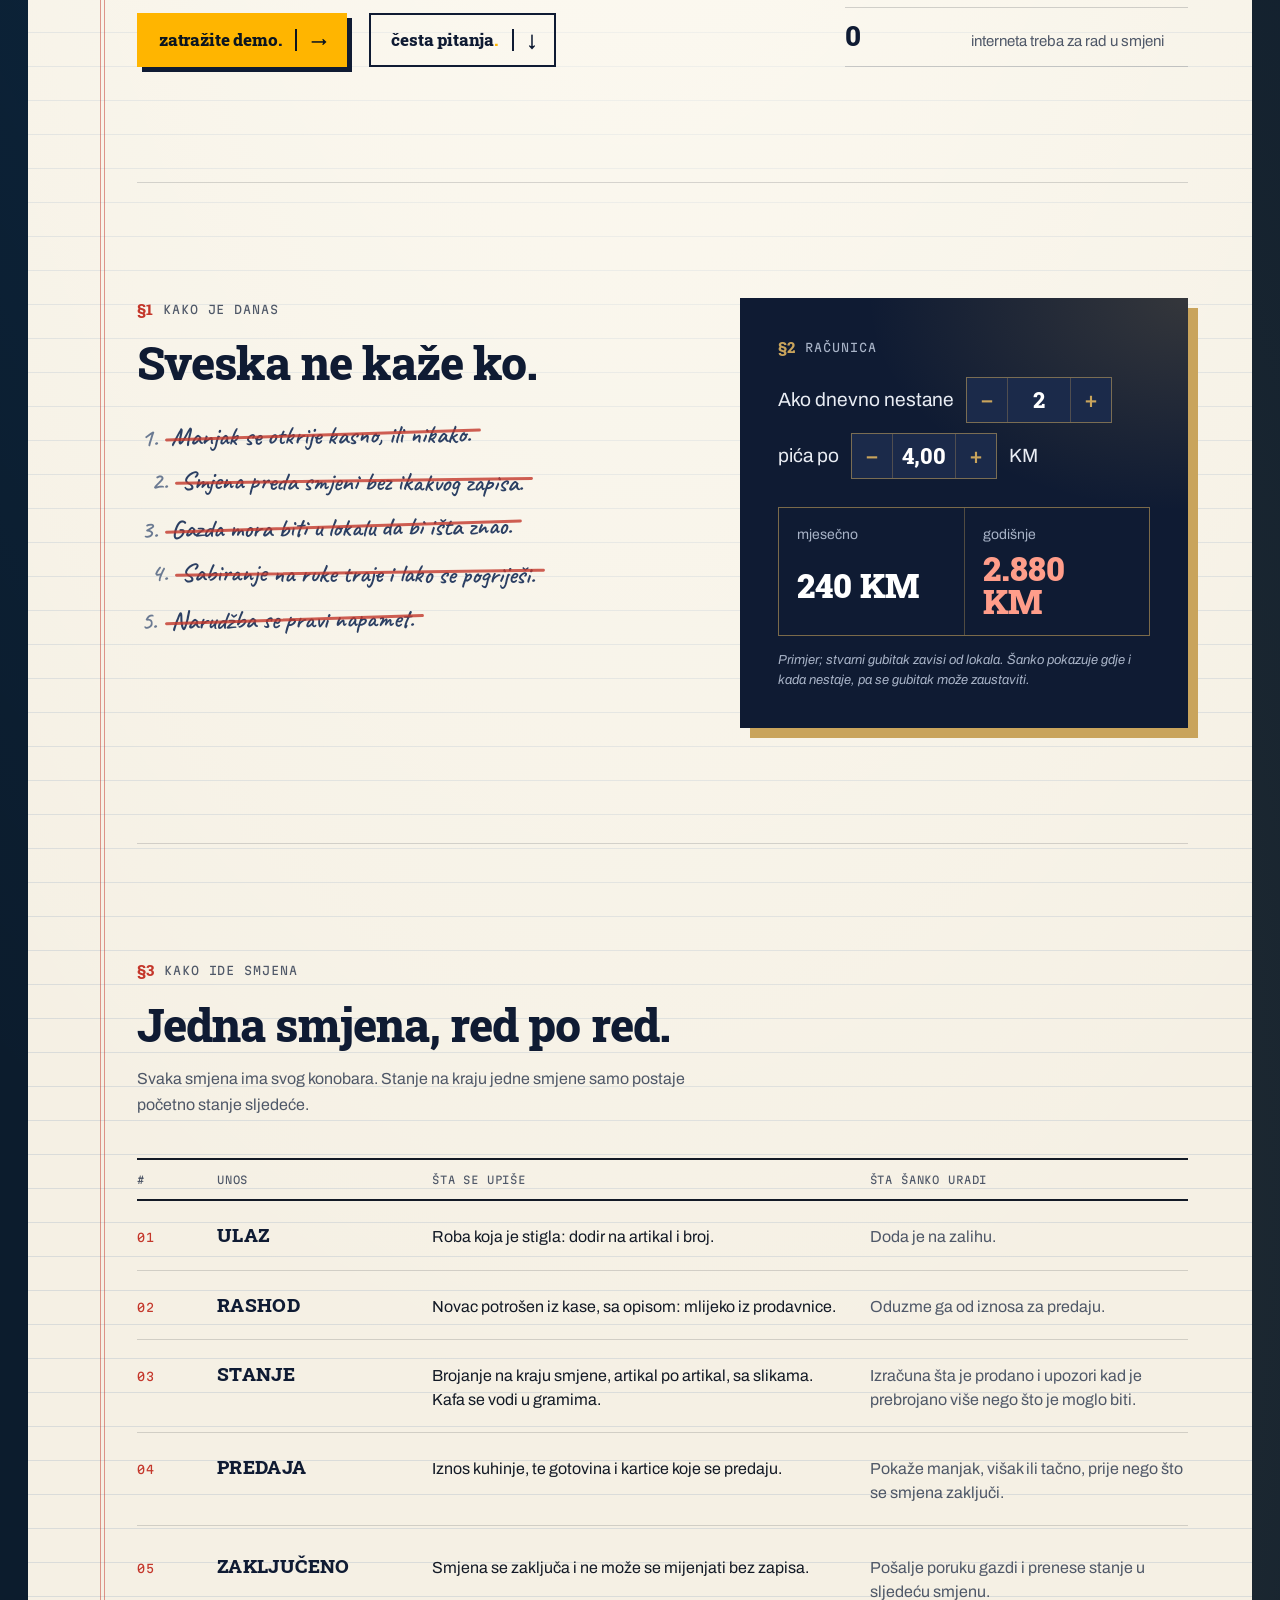
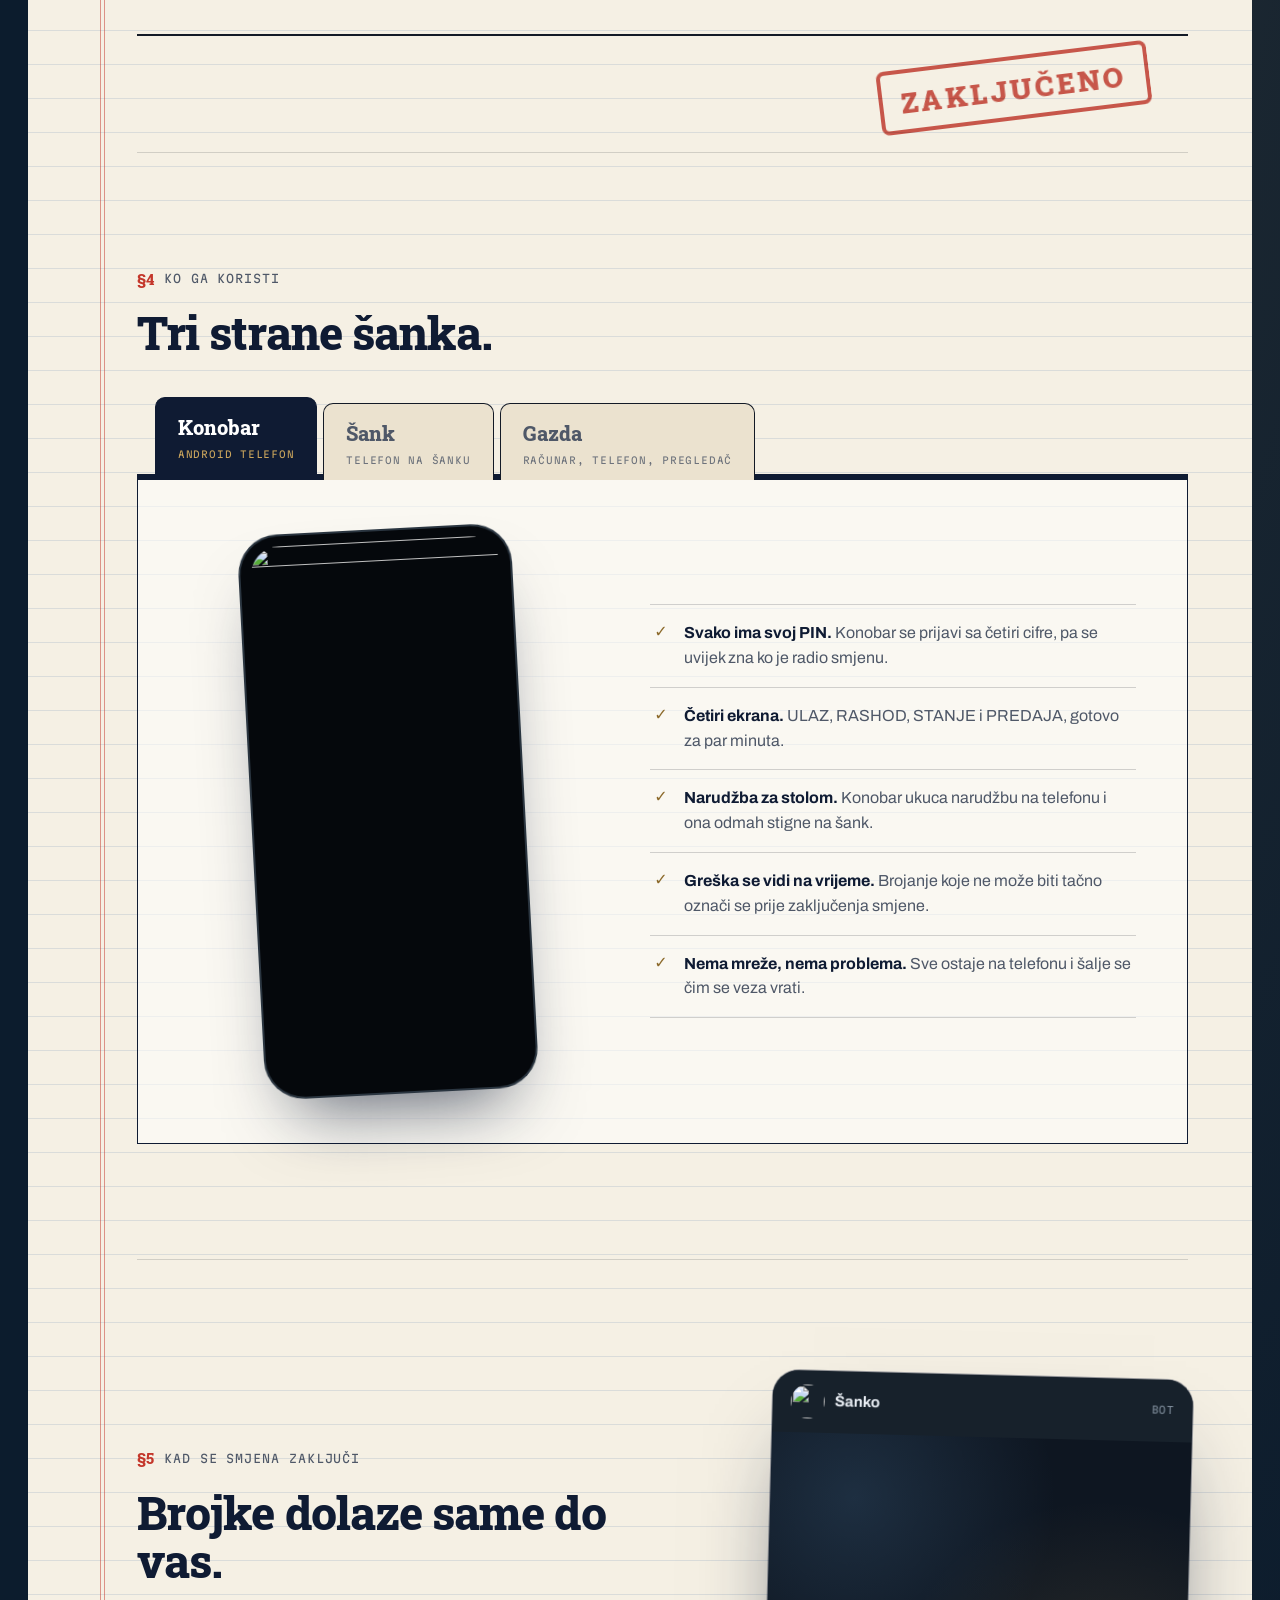
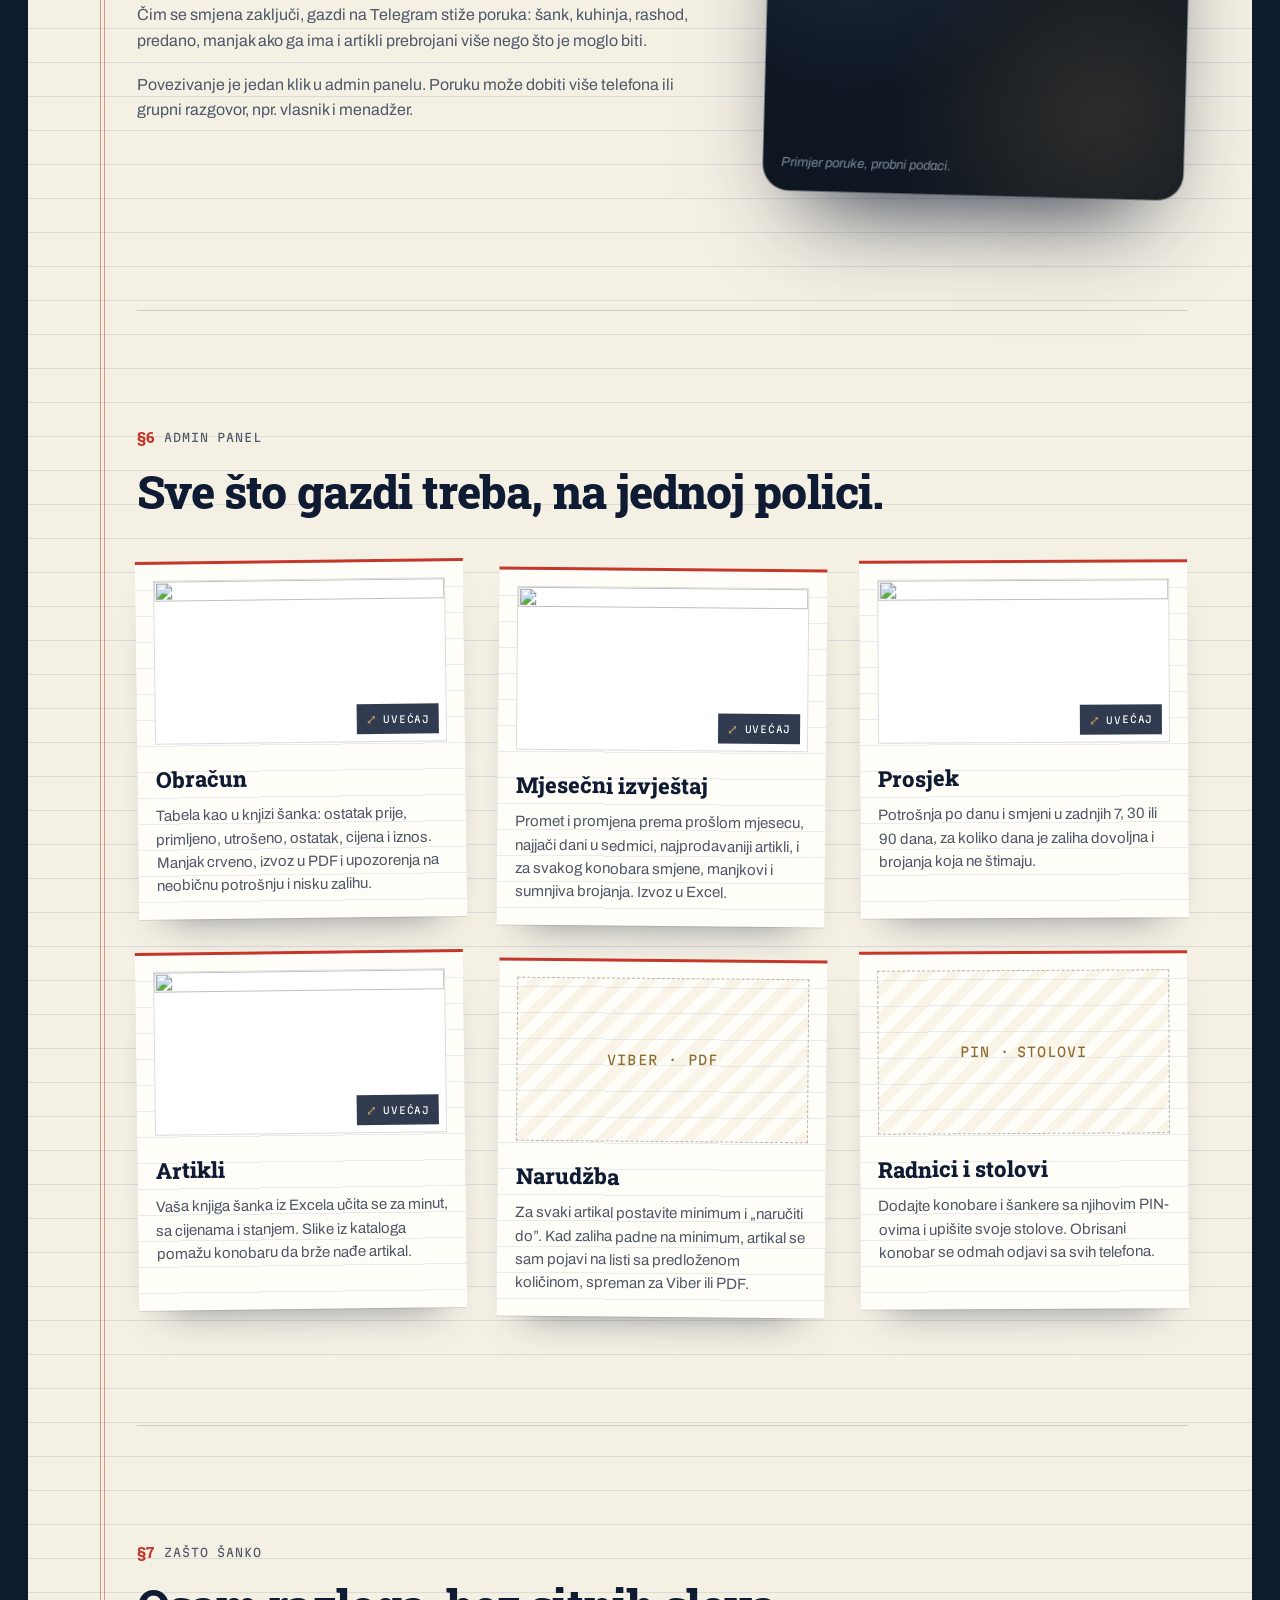
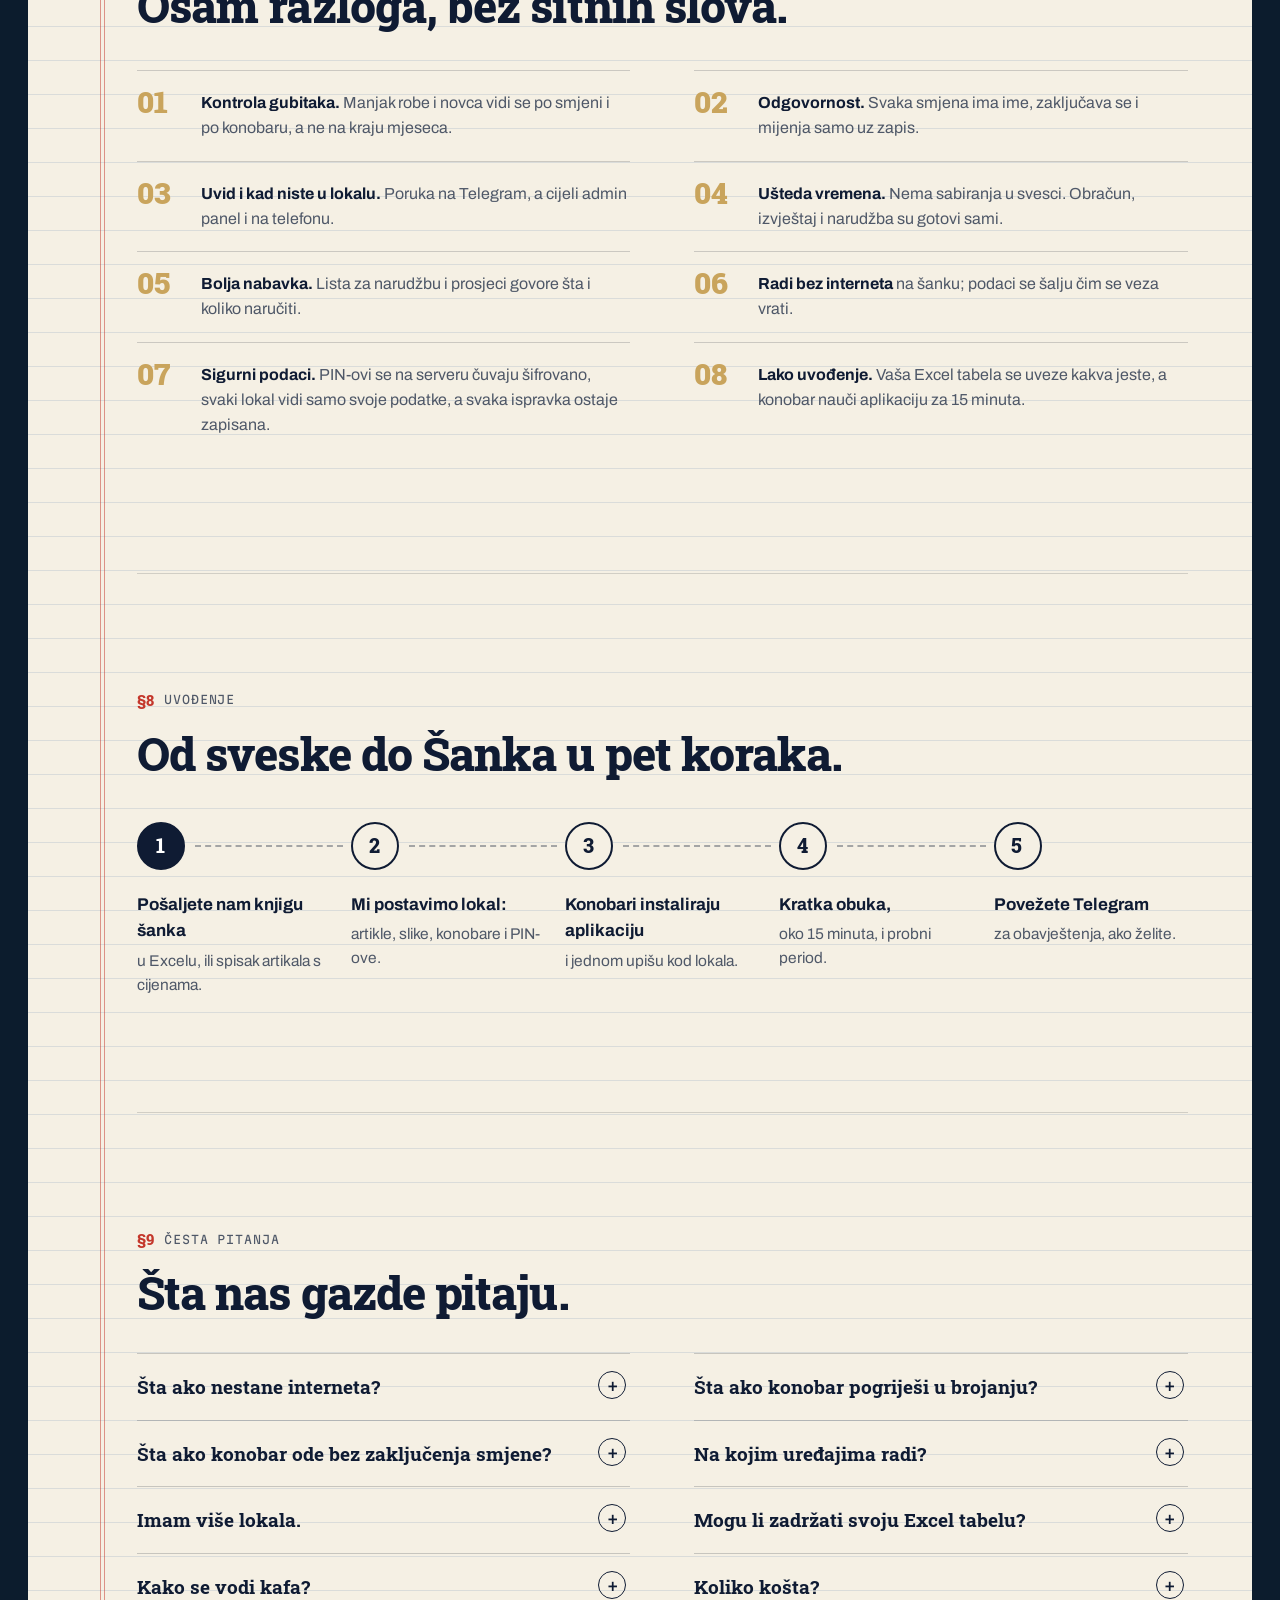
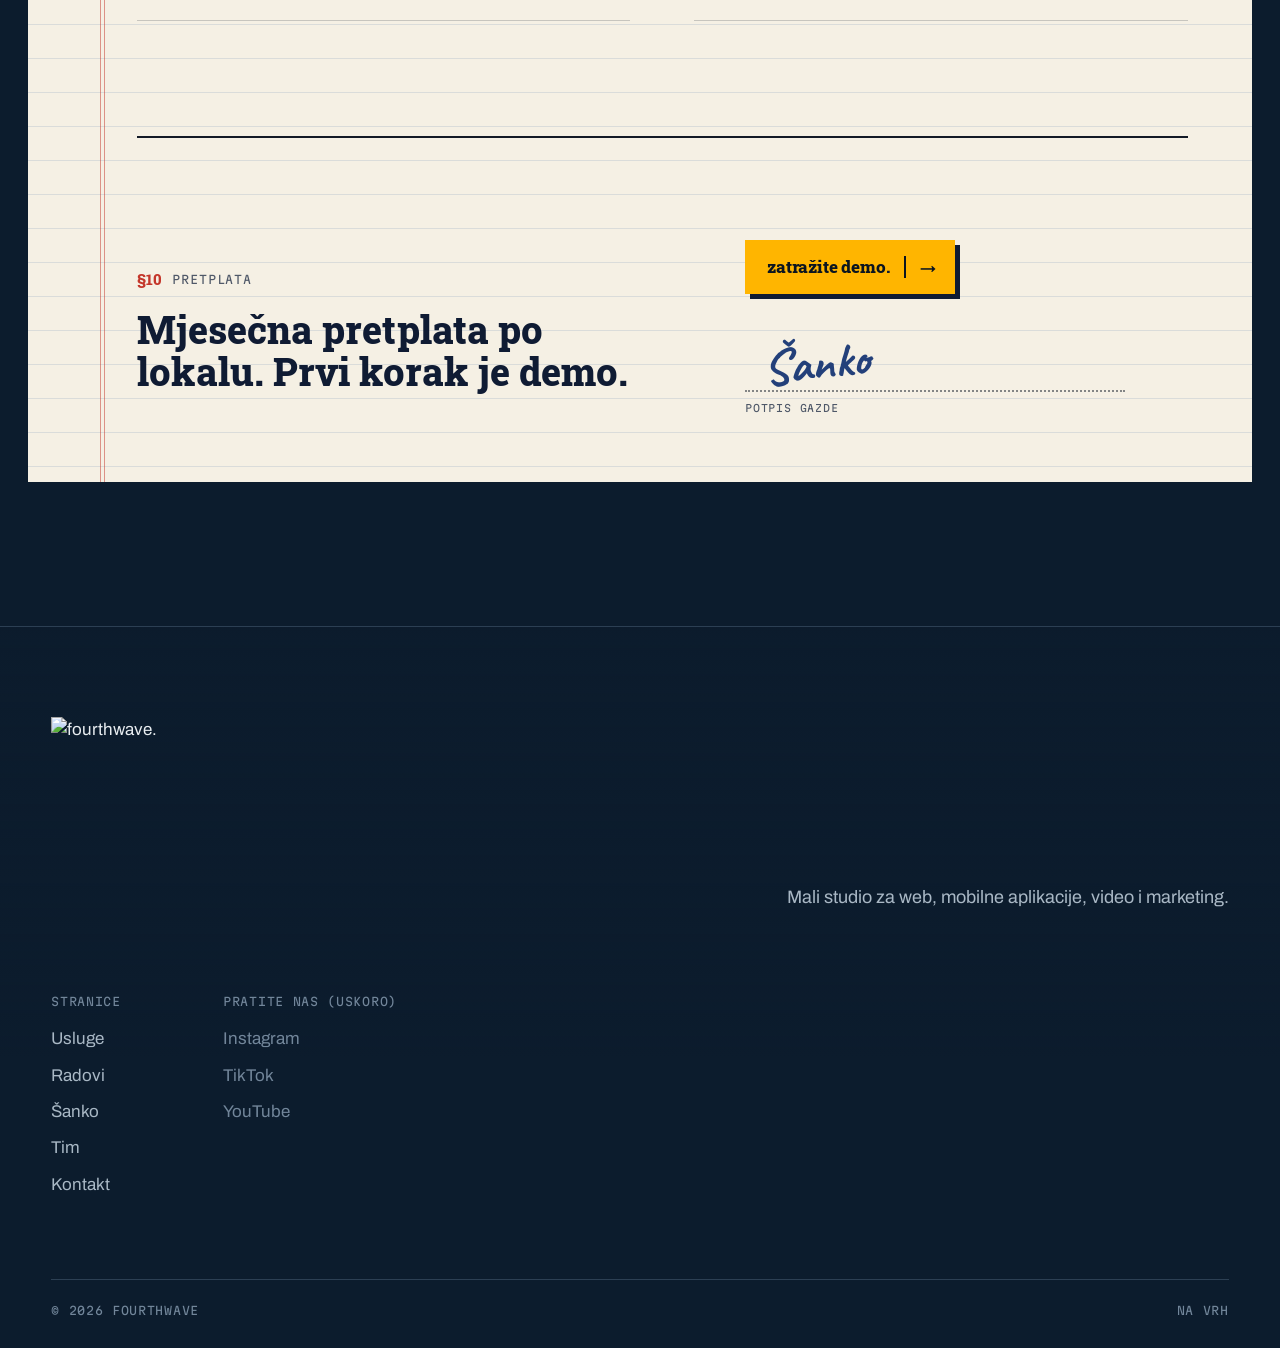
==== commit 58006e3b: "Keep text clear of the pictures on phones On short phone screens the hero logo settled over the head" ====
--- a/sanko/index.html
+++ b/sanko/index.html
@@ -10,7 +10,7 @@
   <link rel="preconnect" href="https://fonts.googleapis.com">
   <link rel="preconnect" href="https://fonts.gstatic.com" crossorigin>
   <link href="https://fonts.googleapis.com/css2?family=Archivo:wdth,wght@62..125,300..900&family=Martian+Mono:wght@400;500&family=Roboto+Slab:wght@700..900&family=Caveat:wght@600..700&display=swap" rel="stylesheet">
-  <link rel="stylesheet" href="../styles.css?v=24">
+  <link rel="stylesheet" href="../styles.css?v=25">
   <link rel="stylesheet" href="sanko.css?v=4">
 </head>
 <body class="sanko-page">
--- a/styles.css
+++ b/styles.css
@@ -1547,25 +1547,37 @@
   .product-head,
   .product-why { display: none; }
   .product-foot { margin-top: 14px; gap: 10px; }
-  .product-foot .btn { --off: 3px; height: 40px; gap: 10px; padding: 0 12px 0 14px; font-size: 14px; }
+  .product-foot .btn { --off: 3px; height: auto; min-height: 40px; gap: 10px; padding: 8px 12px 8px 14px; font-size: 14px; line-height: 1.25; }
   .product-foot .btn i { height: 18px; padding-left: 10px; font-size: 14px; }
   .product-name img { width: 48px; }
   .product-name p { margin-top: 4px; font-size: 14px; }
   .product-steps { margin-top: 10px; }
-  .product-steps li { display: none; }
-  .product-steps li.on { display: grid; }
+  /* One step at a time, all stacked in one cell so the copy keeps the
+     height of the longest and the devices below never jump. */
+  .product-steps { display: grid; }
+  .product-steps li { grid-area: 1 / 1; visibility: hidden; }
+  .product-steps li.on { visibility: visible; }
+  /* Under the copy (main.js measures --text-end), sized to the room left. */
   .devices {
-    left: var(--gutter);
-    right: var(--gutter);
-    top: auto;
-    bottom: 9vh;
-    width: auto;
+    left: 50%;
+    right: auto;
+    top: calc(var(--text-end, 45vh) + 16px);
+    bottom: auto;
+    width: min(calc(100vw - var(--gutter) * 2), calc(100svh - var(--text-end, 45vh) - 16px - 7vh));
     aspect-ratio: 1 / 1;
-    transform: none;
+    transform: translateX(-50%);
   }
   .laptop { top: 14%; width: 92%; }
   .handset { width: 38%; bottom: 0; }
-  .toast { right: 12%; top: -14%; width: 76%; }
+  /* The notification keeps a readable width even when the devices are small. */
+  .toast {
+    --tw: min(300px, calc(100vw - var(--gutter) * 2));
+    right: auto;
+    left: 50%;
+    top: 0;
+    width: var(--tw);
+    margin-left: calc(var(--tw) / -2);
+  }
   .product-dots { right: auto; }
   .product-dots { left: 50%; transform: translateX(-50%); bottom: 2.5vh; }
 
@@ -1591,21 +1603,31 @@
   .scene-text .lede { margin-top: 16px; font-size: 15px; }
   .chips { margin-top: 18px; }
 
+  /* Under the text (main.js measures --text-end), sized to the room left. */
   .screens {
-    left: var(--gutter);
-    right: var(--gutter);
-    top: auto;
-    bottom: 6vh;
-    width: auto;
-    transform: none;
+    left: 50%;
+    right: auto;
+    top: calc(var(--text-end, 50vh) + 24px);
+    bottom: auto;
+    width: min(calc(100vw - var(--gutter) * 2), calc((100svh - var(--text-end, 50vh) - 48px) * 16 / 11));
+    transform: translateX(-50%);
   }
 
   .screen { width: 84%; }
 
-  .phones { left: 0; right: 0; width: auto; top: 50vh; }
-  .phone { width: 36vw; max-width: 200px; top: 42%; }
-  .phone.p1 { left: 8%; }
-  .phone.p2 { left: auto; right: 8%; }
+  /* The phones rise from the bottom edge under the text; only their tops
+     show on short screens, and they never climb into the words. */
+  .phones { left: 0; right: 0; width: auto; top: calc(var(--text-end, 50vh) + 36px); }
+  .phone { width: 40vw; max-width: 210px; top: 0; }
+  .phone.p1 {
+    left: 8%;
+    transform: translateY(calc((1 - var(--p, 0)) * 12vh)) rotate(calc((0.5 - var(--p, 0)) * -6deg));
+  }
+  .phone.p2 {
+    left: auto;
+    right: 8%;
+    transform: translateY(calc(4vh + var(--p, 0) * 10vh)) rotate(calc((var(--p, 0) - 0.5) * -6deg));
+  }
 
   .film { clip-path: inset(calc((1 - var(--e, 0)) * 30%) calc((1 - var(--e, 0)) * 14%) round calc((1 - var(--e, 0)) * 14px)); }
   .film-foot { flex-direction: column; align-items: start; }
@@ -1621,6 +1643,28 @@
 
   .project { grid-template-columns: 1fr; }
   .project-text { padding: 28px 24px 32px; }
+}
+
+/* Short phones (browser bars eat the height): a tighter headline, so the
+   logo still has room above it. */
+@media (max-width: 960px) and (max-height: 780px) {
+  .hero-copy { gap: 18px; bottom: 20px; }
+  .hero-copy .display { font-size: clamp(30px, 8.6vw, 44px); }
+  .hero-side { gap: 18px; }
+  .hero-side .lede { font-size: 14px; line-height: 1.5; }
+  .web .h2, .mobile .h2 { font-size: clamp(30px, 8.6vw, 44px); }
+  .web .scene-text .lede, .mobile .scene-text .lede { margin-top: 12px; font-size: 14px; line-height: 1.5; }
+  .mobile .chips { margin-top: 12px; gap: 6px; }
+  .mobile .chips li { padding: 5px 9px; font-size: 10px; }
+}
+@media (max-width: 960px) and (max-height: 640px) {
+  .hero-side .lede {
+    display: -webkit-box;
+    -webkit-box-orient: vertical;
+    -webkit-line-clamp: 3;
+    line-clamp: 3;
+    overflow: hidden;
+  }
 }
 
 @media (max-width: 560px) {
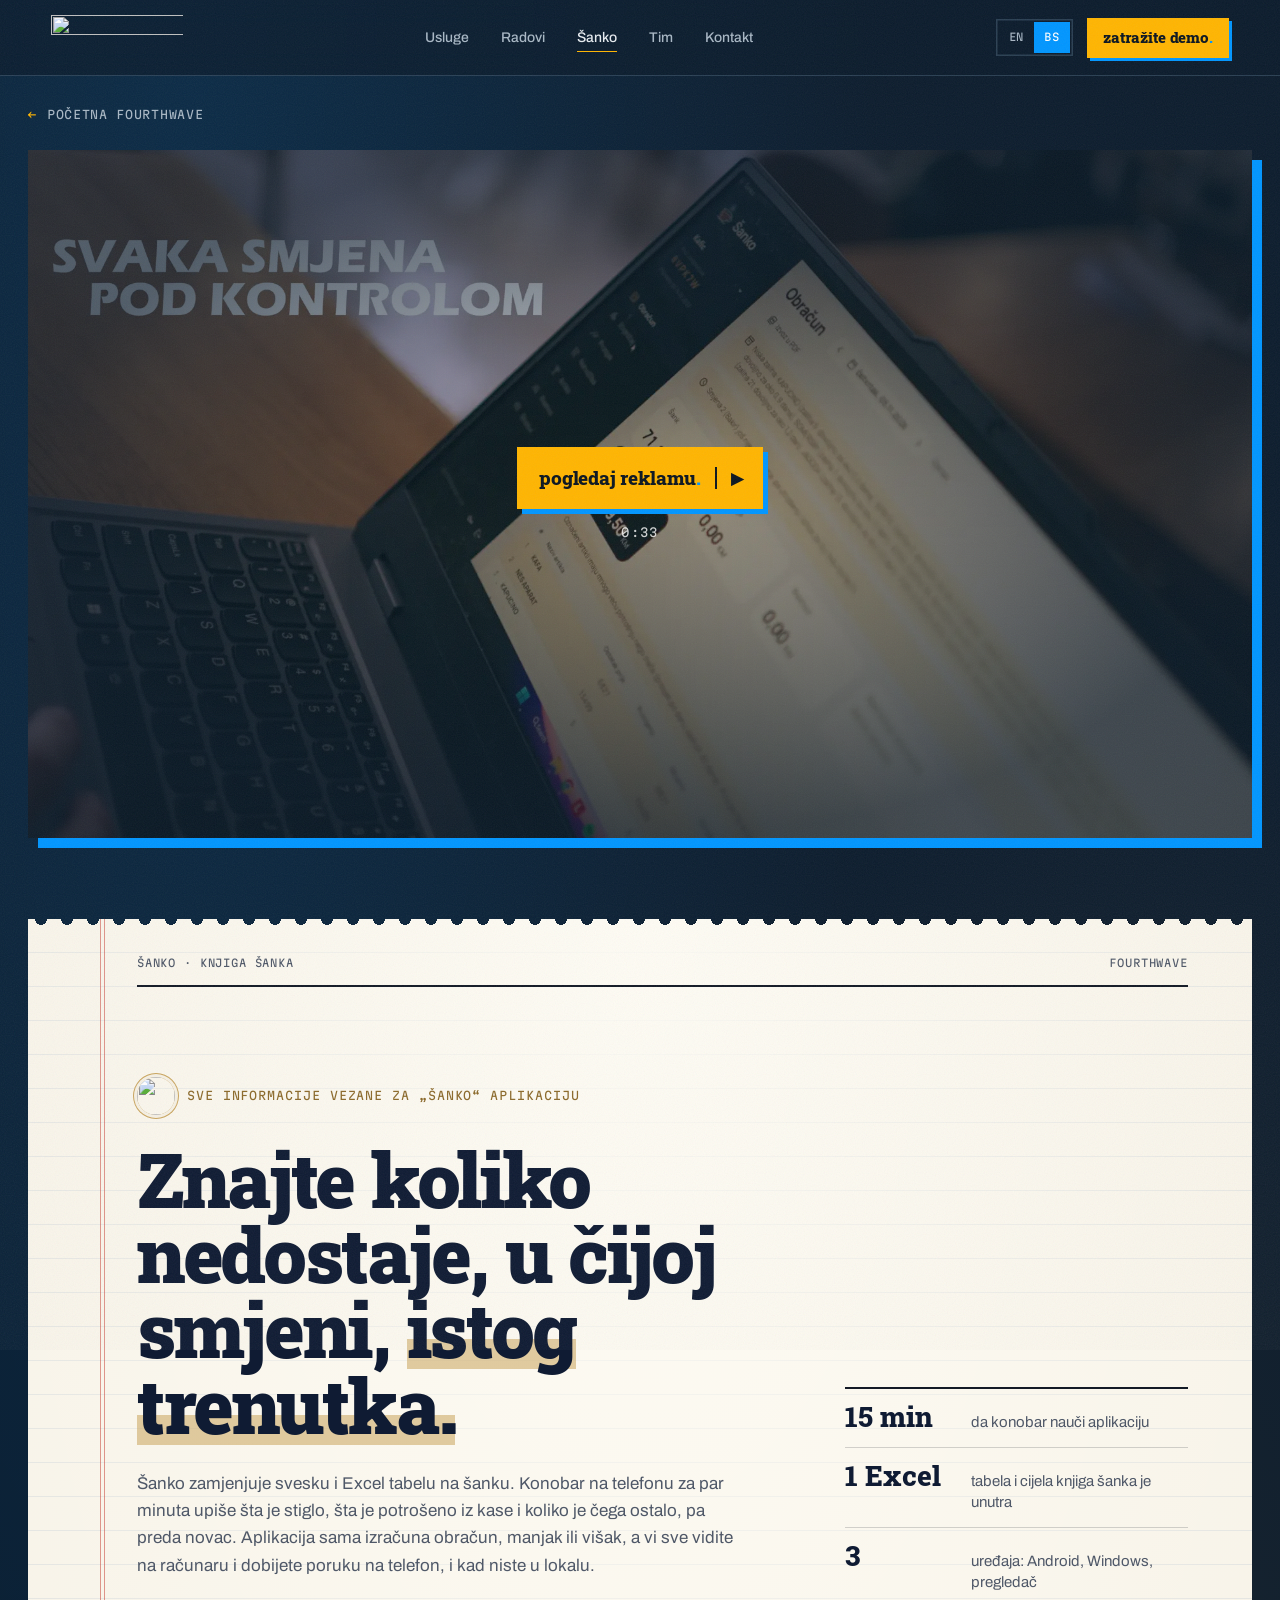
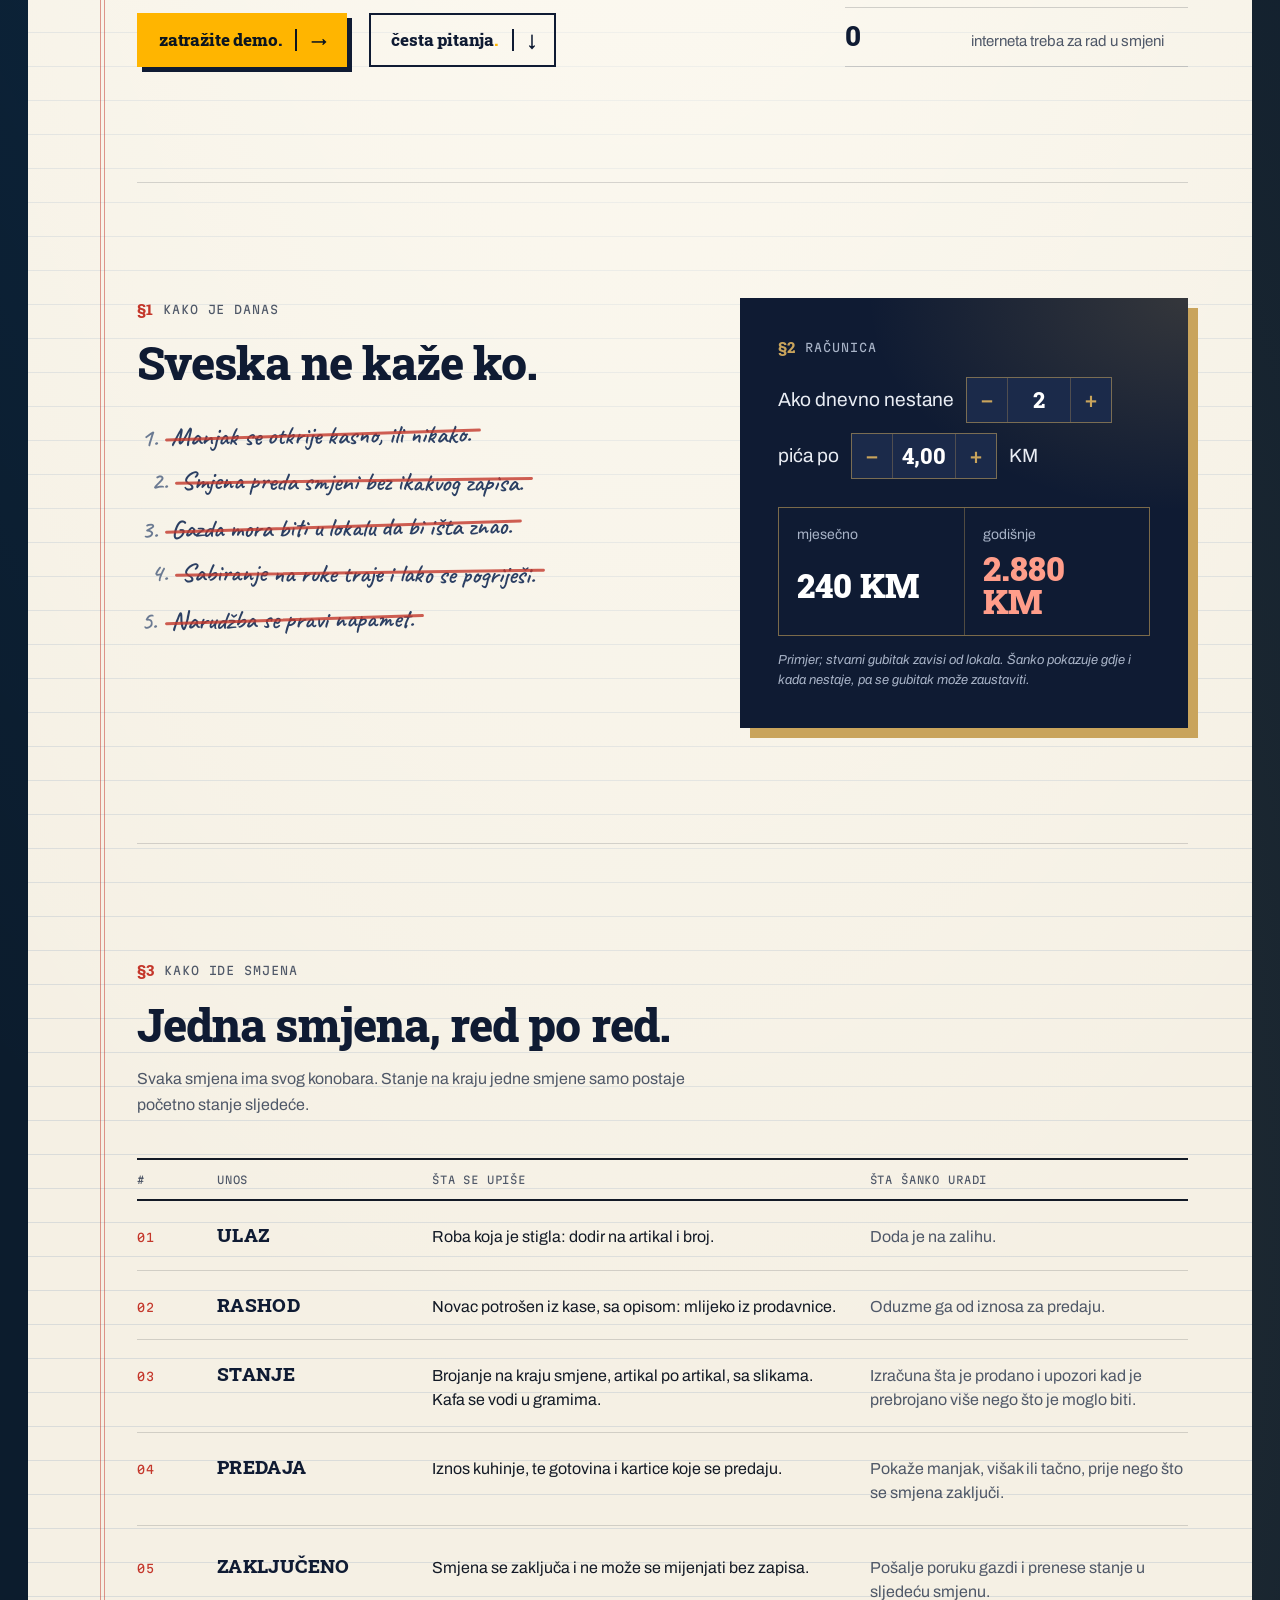
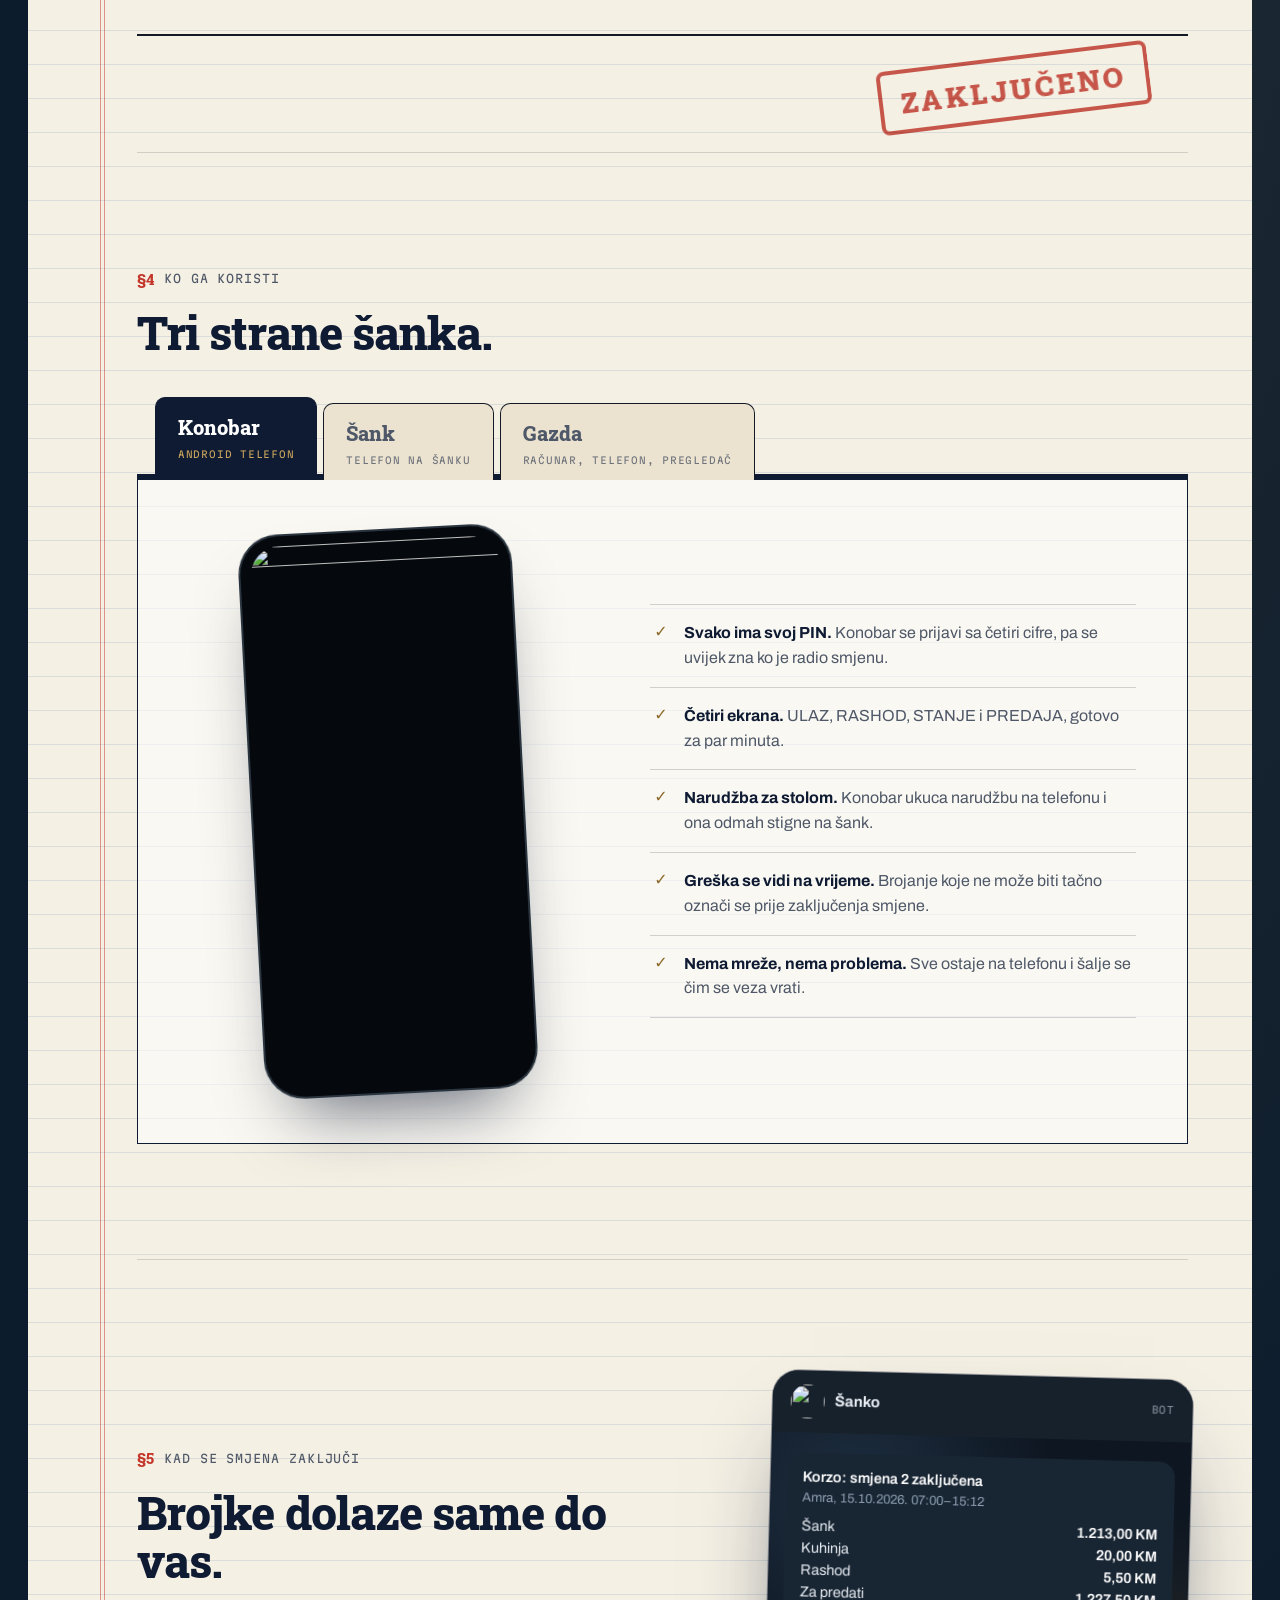
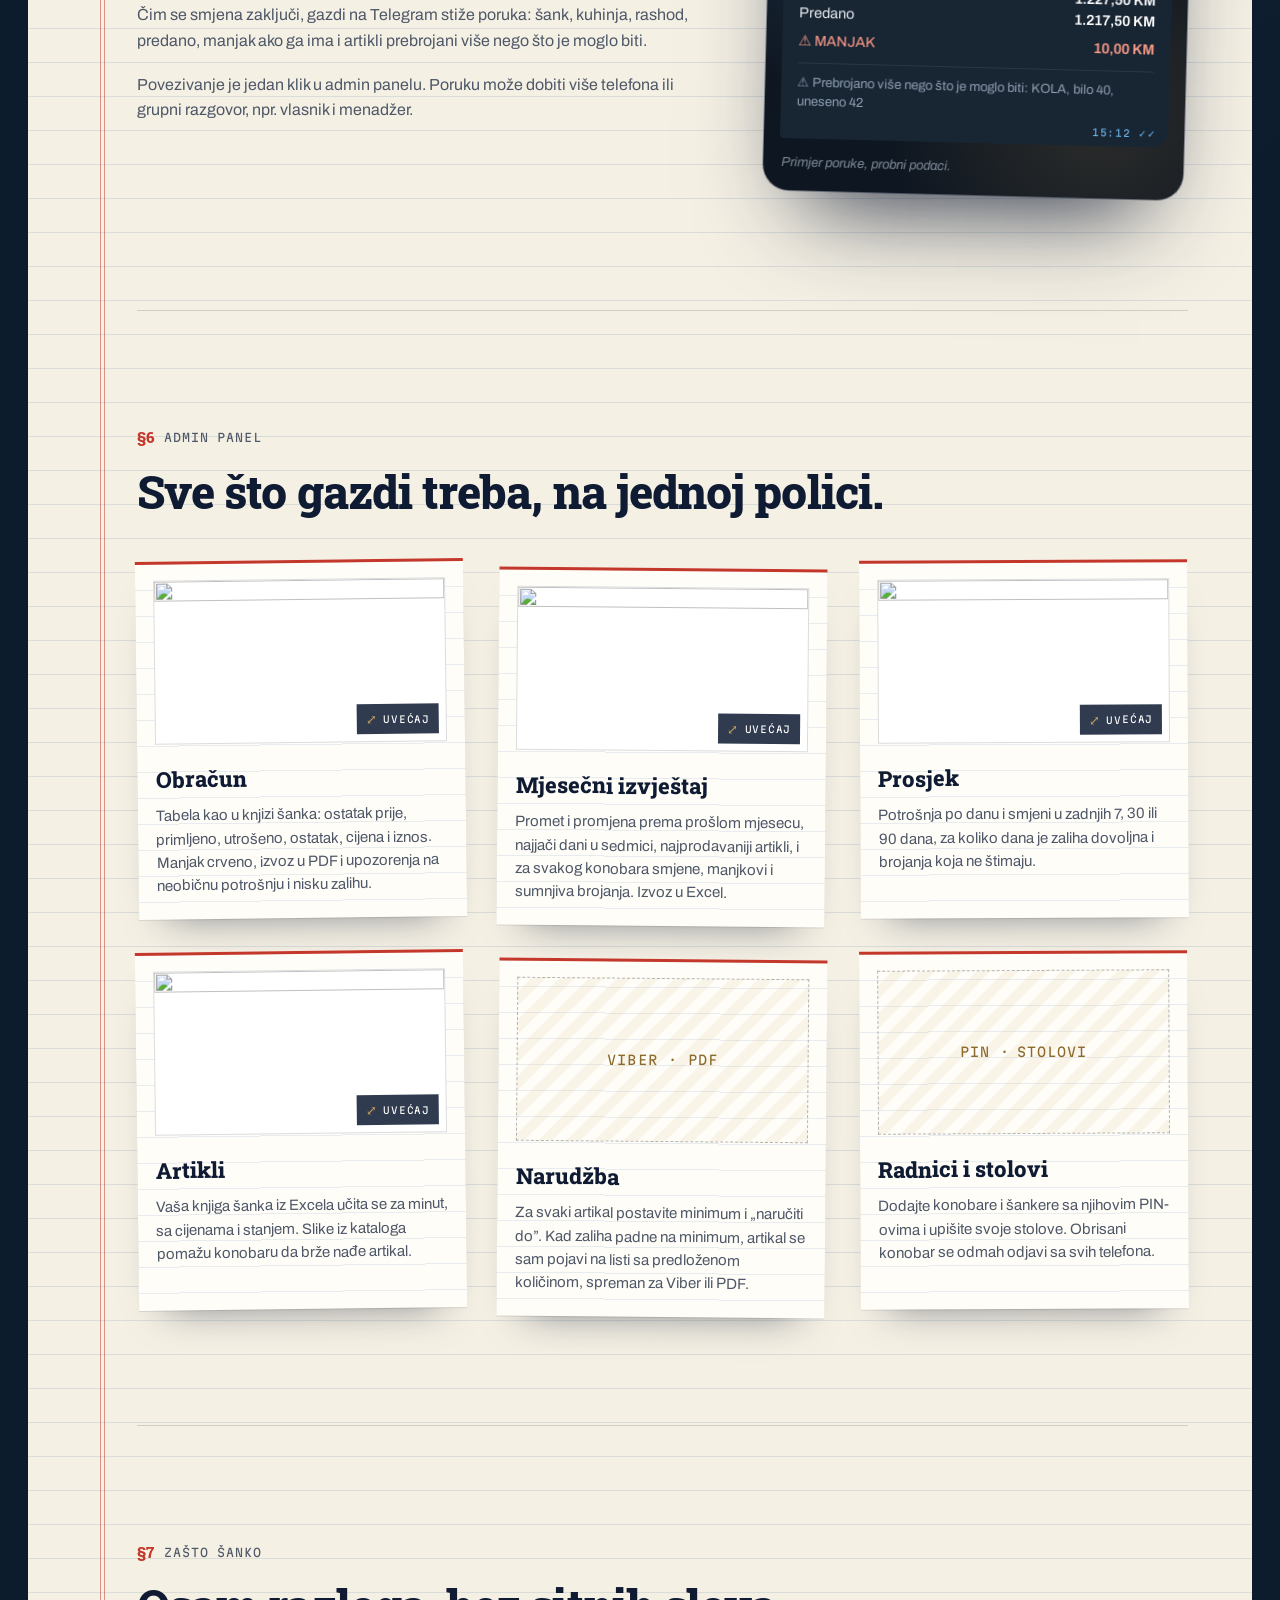
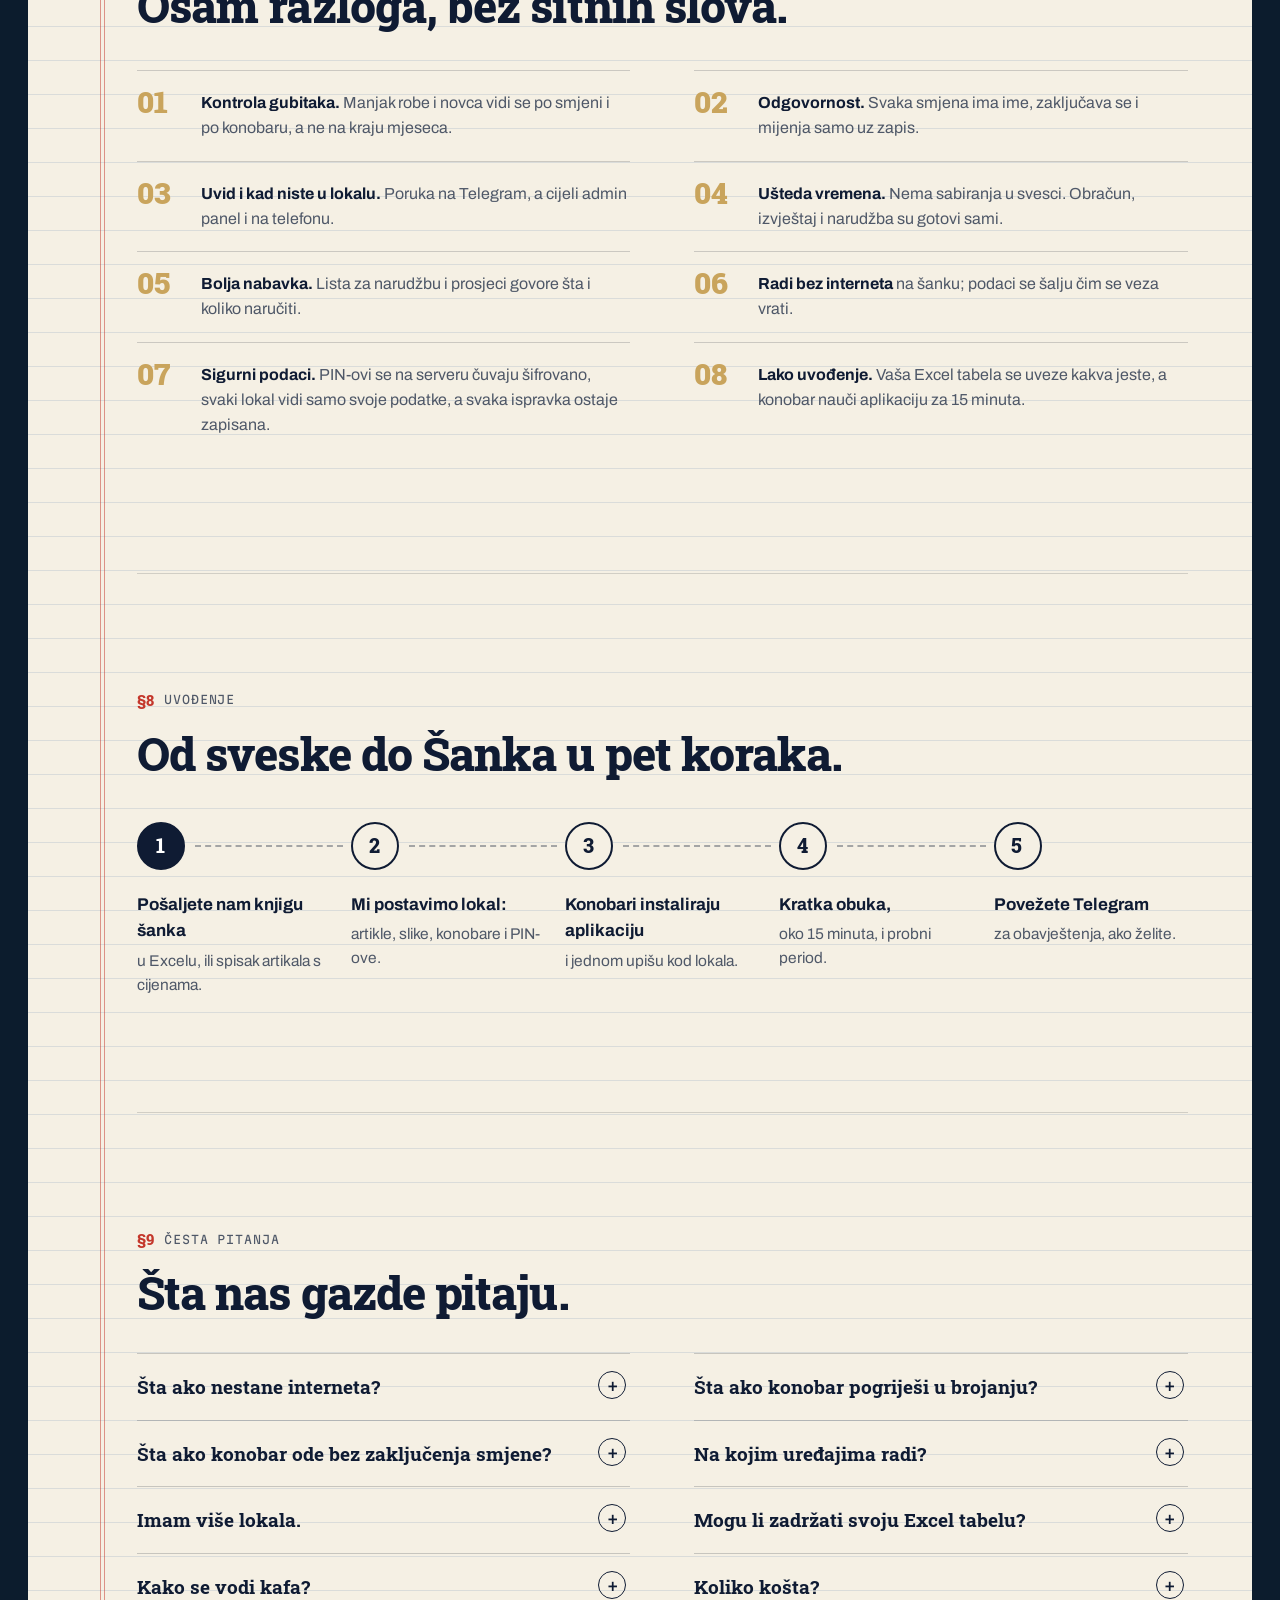
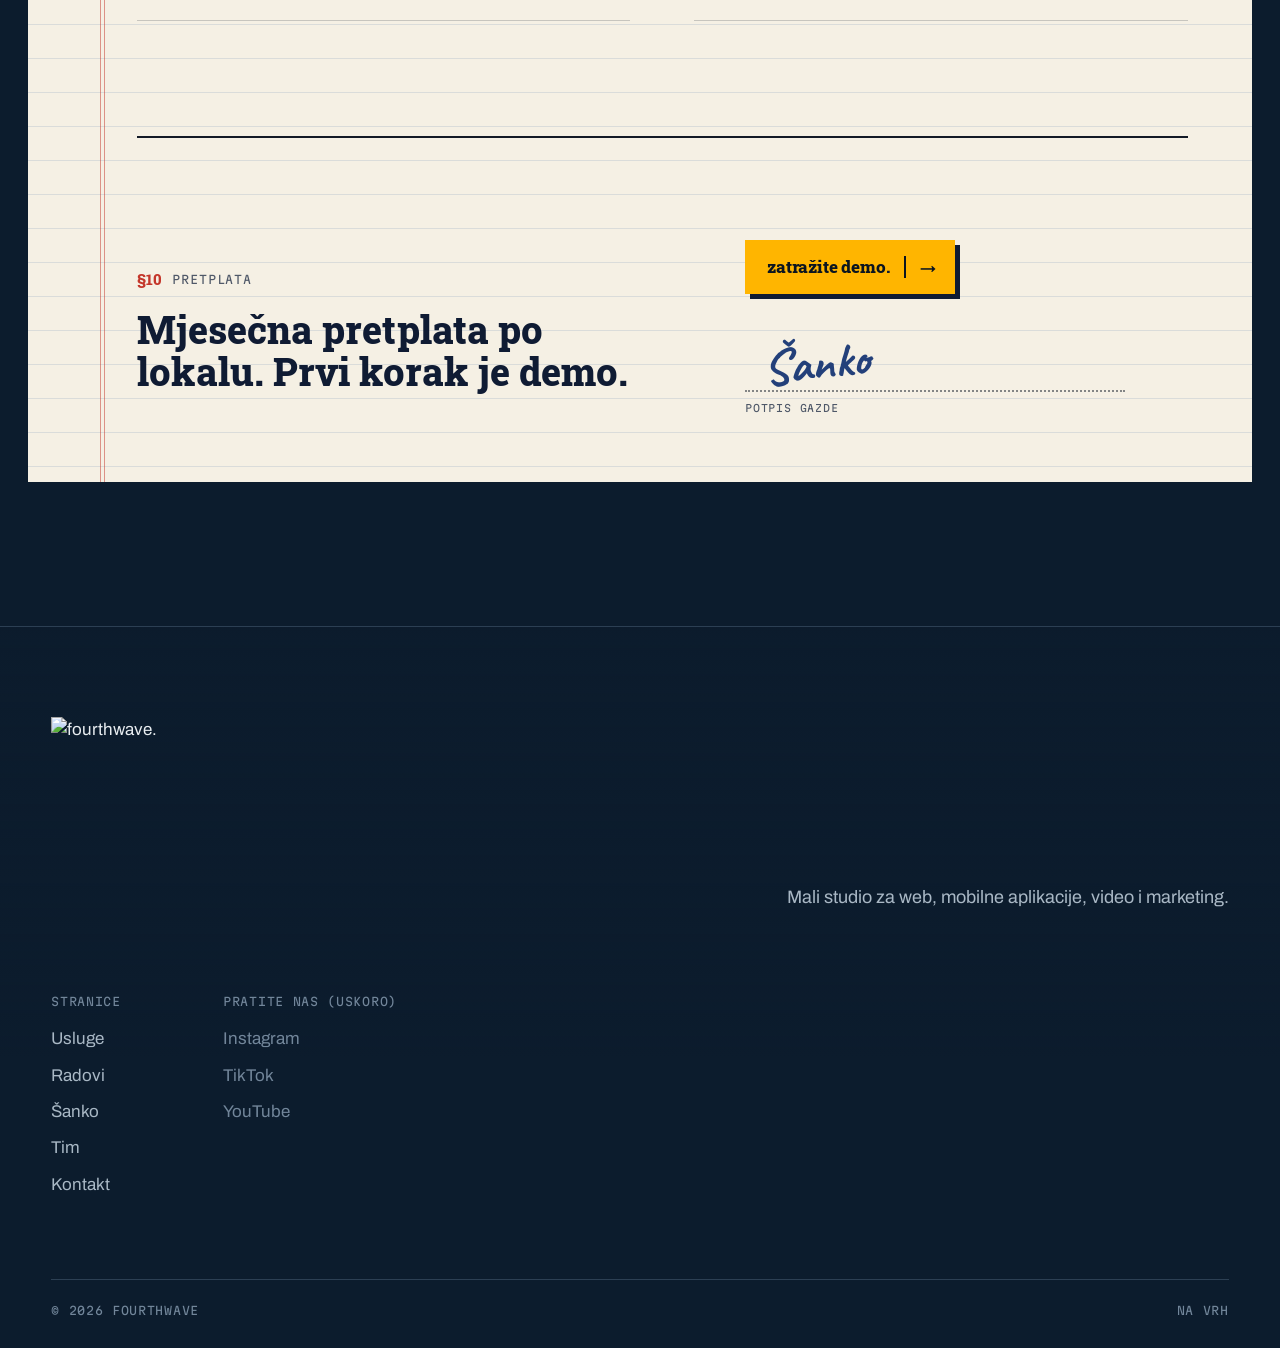
==== commit d720bd1d: "Drop the section descriptions under Web, Mobile and Video The headlines and the work speak for thems" ====
--- a/sanko/index.html
+++ b/sanko/index.html
@@ -10,7 +10,7 @@
   <link rel="preconnect" href="https://fonts.googleapis.com">
   <link rel="preconnect" href="https://fonts.gstatic.com" crossorigin>
   <link href="https://fonts.googleapis.com/css2?family=Archivo:wdth,wght@62..125,300..900&family=Martian+Mono:wght@400;500&family=Roboto+Slab:wght@700..900&family=Caveat:wght@600..700&display=swap" rel="stylesheet">
-  <link rel="stylesheet" href="../styles.css?v=25">
+  <link rel="stylesheet" href="../styles.css?v=26">
   <link rel="stylesheet" href="sanko.css?v=4">
 </head>
 <body class="sanko-page">
--- a/styles.css
+++ b/styles.css
@@ -333,18 +333,15 @@
 .rv .ln > span,
 .rv.person,
 .rv .lede,
-.svc-list > li.rv,
-.rv .chips {
+.svc-list > li.rv {
   transition: transform 1.6s var(--ease), opacity 1.6s var(--ease);
 }
 
 .rv .ln > span { transform-origin: 0 100%; }
 .rv:not(.in) .ln > span { transform: translateY(140%) rotate(2.5deg); }
 .rv .ln > span { transition-delay: calc(0.08s + var(--i, 0) * 110ms); }
-.rv:not(.in) .lede,
-.rv:not(.in) .chips { opacity: 0; transform: translateY(28px); }
+.rv:not(.in) .lede { opacity: 0; transform: translateY(28px); }
 .rv .lede { transition-delay: 0.4s; }
-.rv .chips { transition-delay: 0.55s; }
 
 /* ---------------------------------------------------------------- Hero */
 
@@ -617,7 +614,6 @@
   max-width: max(560px, 36vw);
 }
 
-.scene-text .lede { margin-top: 28px; }
 
 .web .scene-text {
   left: var(--gutter);
@@ -709,13 +705,6 @@
   right: var(--gutter);
   top: 50%;
   transform: translateY(-50%);
-}
-
-.chips { display: flex; flex-wrap: wrap; gap: 8px; margin-top: 34px; }
-.chips li {
-  padding: 7px 12px;
-  border: 1px solid var(--line);
-  color: var(--mute);
 }
 
 .phones {
@@ -809,7 +798,6 @@
   transform: translateY(calc((1 - clamp(0, var(--e, 0) * 3 - 2, 1)) * 30px));
 }
 
-.film-foot .lede { color: #e6edf2; text-shadow: 0 1px 2px rgba(0, 0, 0, 0.5); }
 
 /* Edit UI over the reel. It arrives once the frame has opened (--e). */
 .film-ui {
@@ -1600,8 +1588,6 @@
     max-width: none;
   }
 
-  .scene-text .lede { margin-top: 16px; font-size: 15px; }
-  .chips { margin-top: 18px; }
 
   /* Under the text (main.js measures --text-end), sized to the room left. */
   .screens {
@@ -1653,9 +1639,6 @@
   .hero-side { gap: 18px; }
   .hero-side .lede { font-size: 14px; line-height: 1.5; }
   .web .h2, .mobile .h2 { font-size: clamp(30px, 8.6vw, 44px); }
-  .web .scene-text .lede, .mobile .scene-text .lede { margin-top: 12px; font-size: 14px; line-height: 1.5; }
-  .mobile .chips { margin-top: 12px; gap: 6px; }
-  .mobile .chips li { padding: 5px 9px; font-size: 10px; }
 }
 @media (max-width: 960px) and (max-height: 640px) {
   .hero-side .lede {
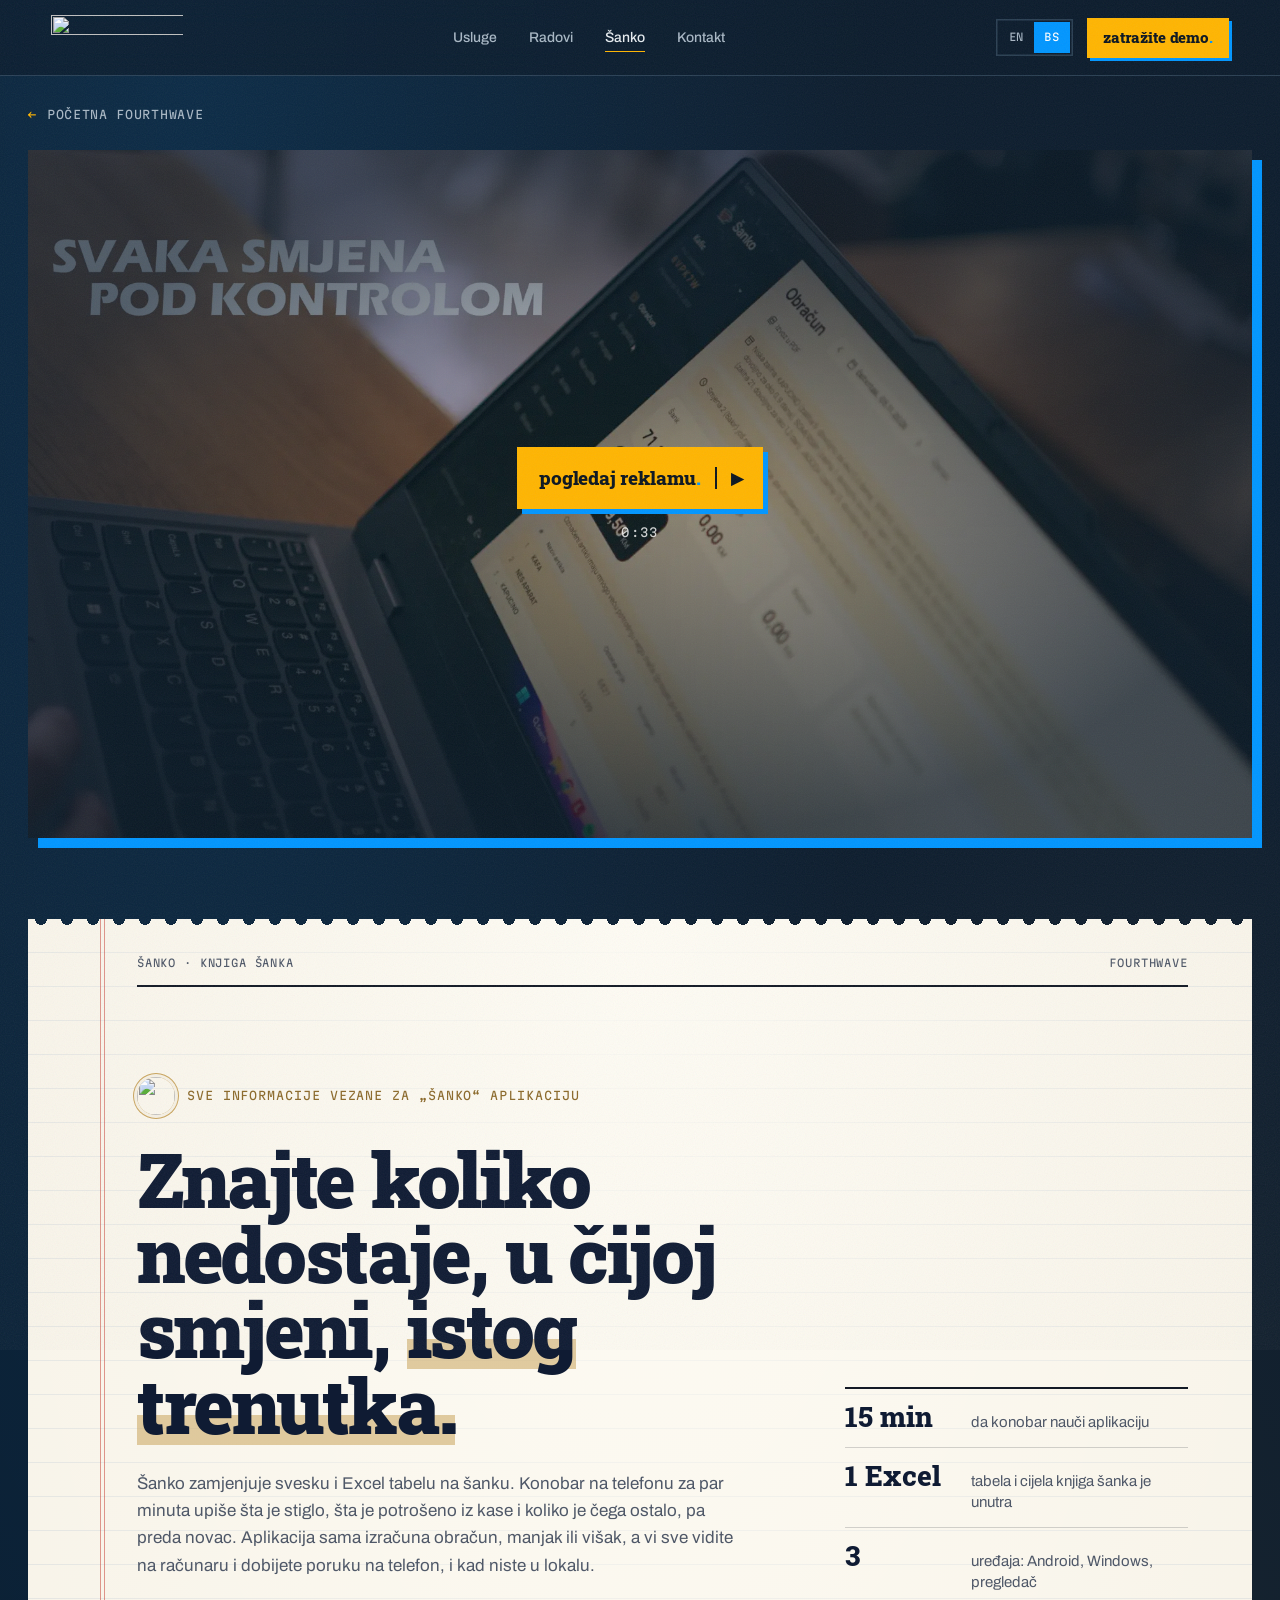
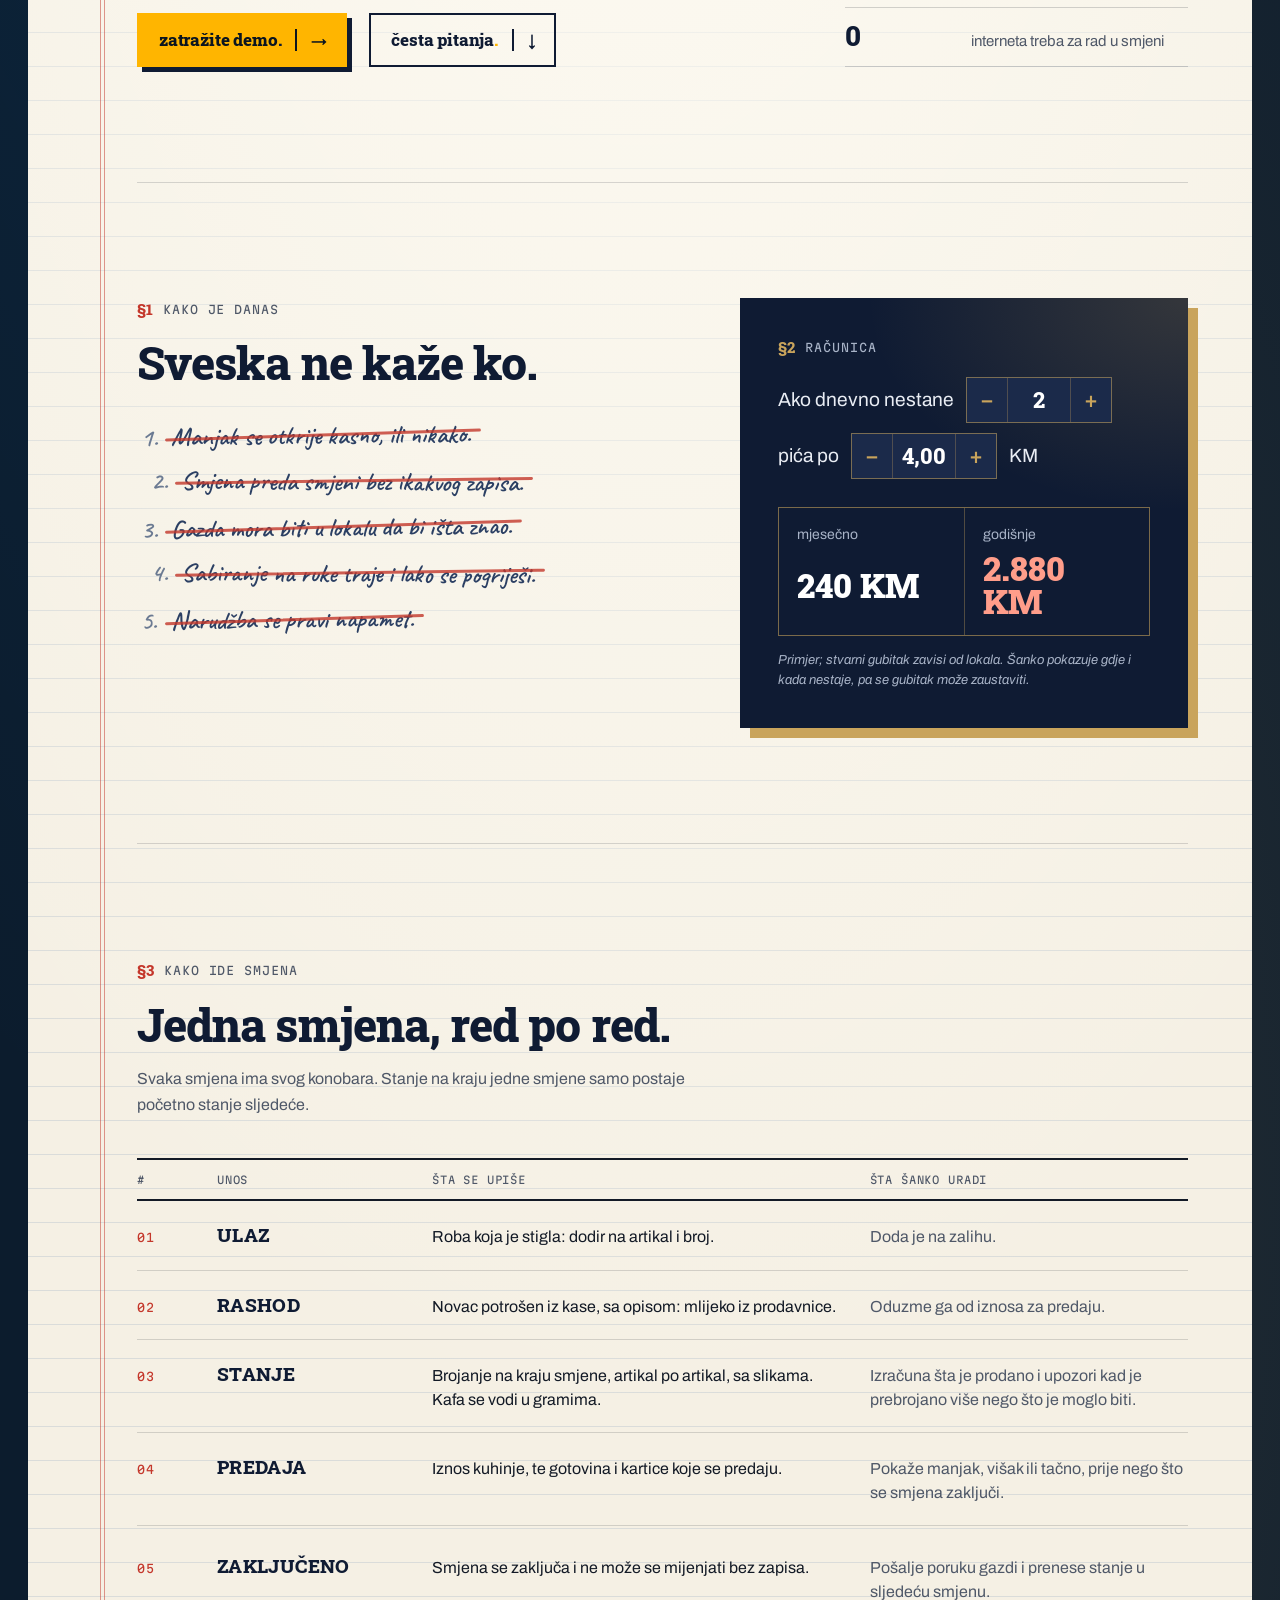
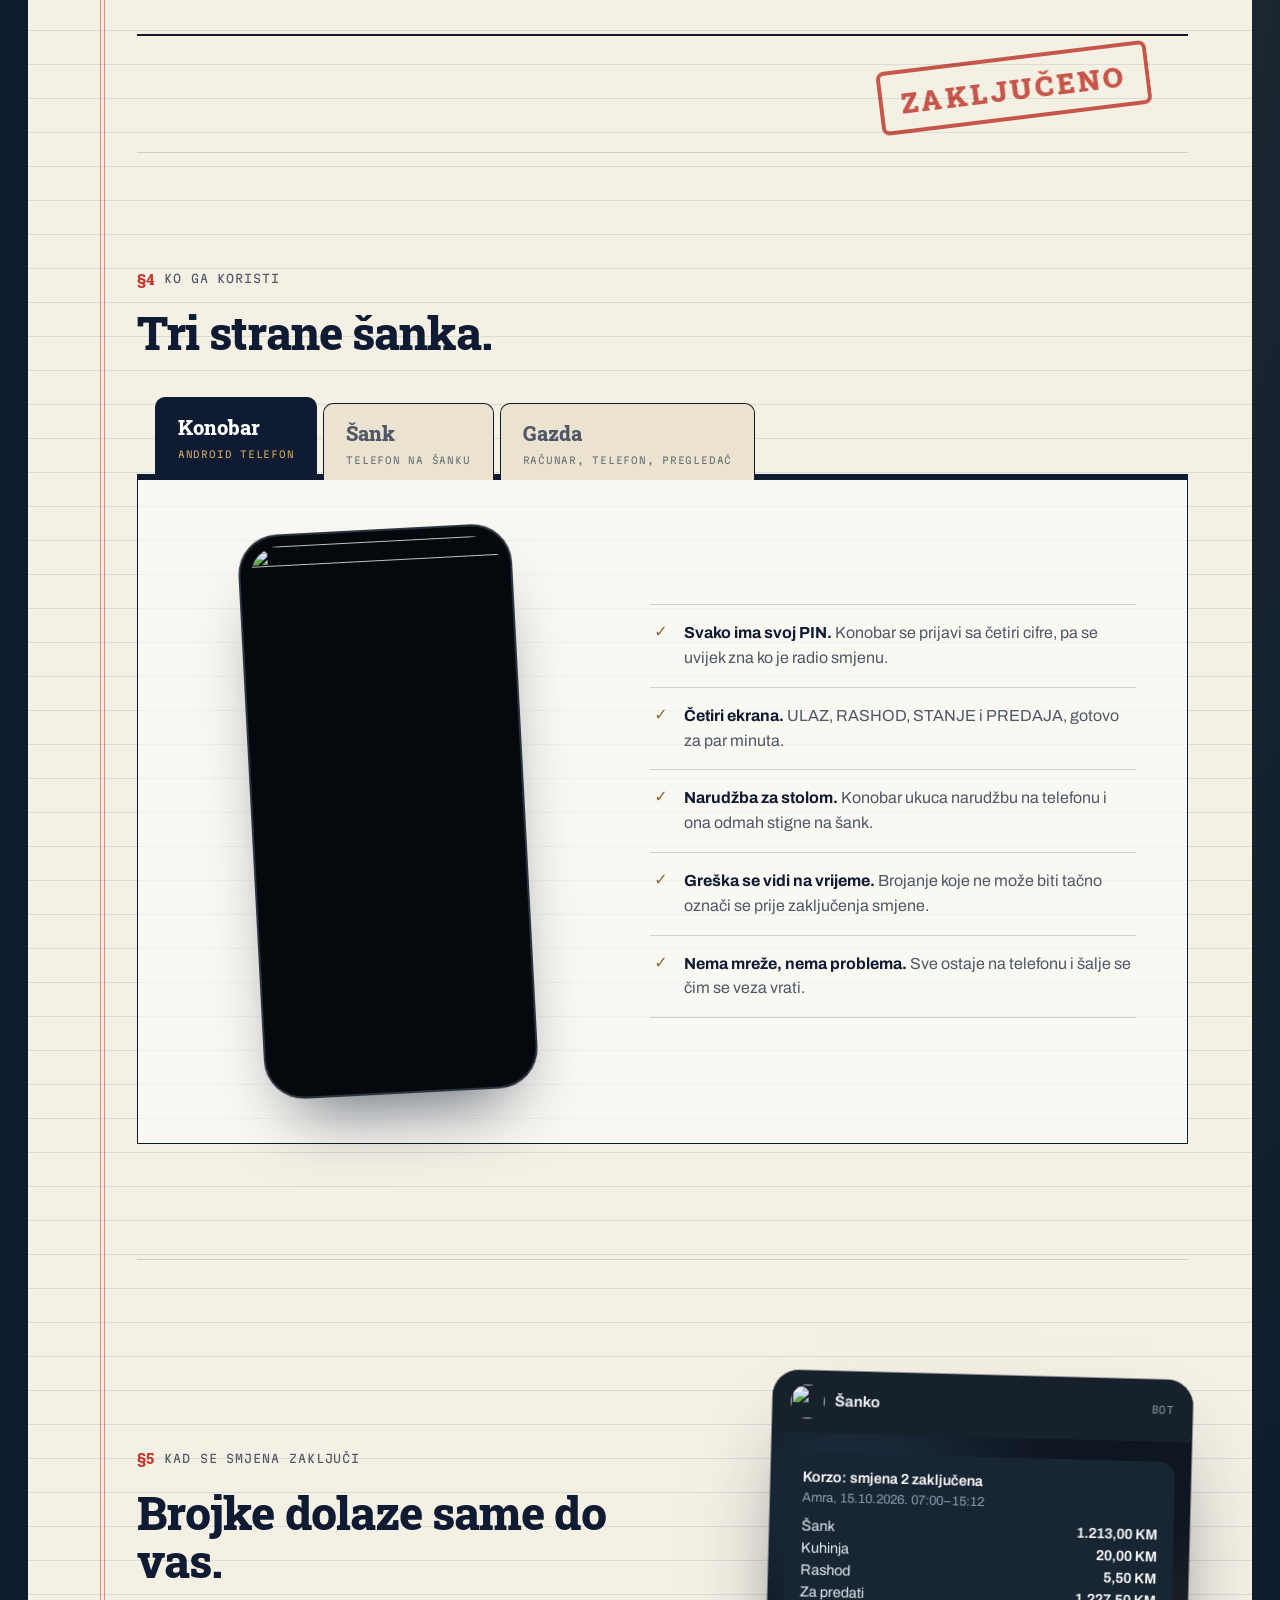
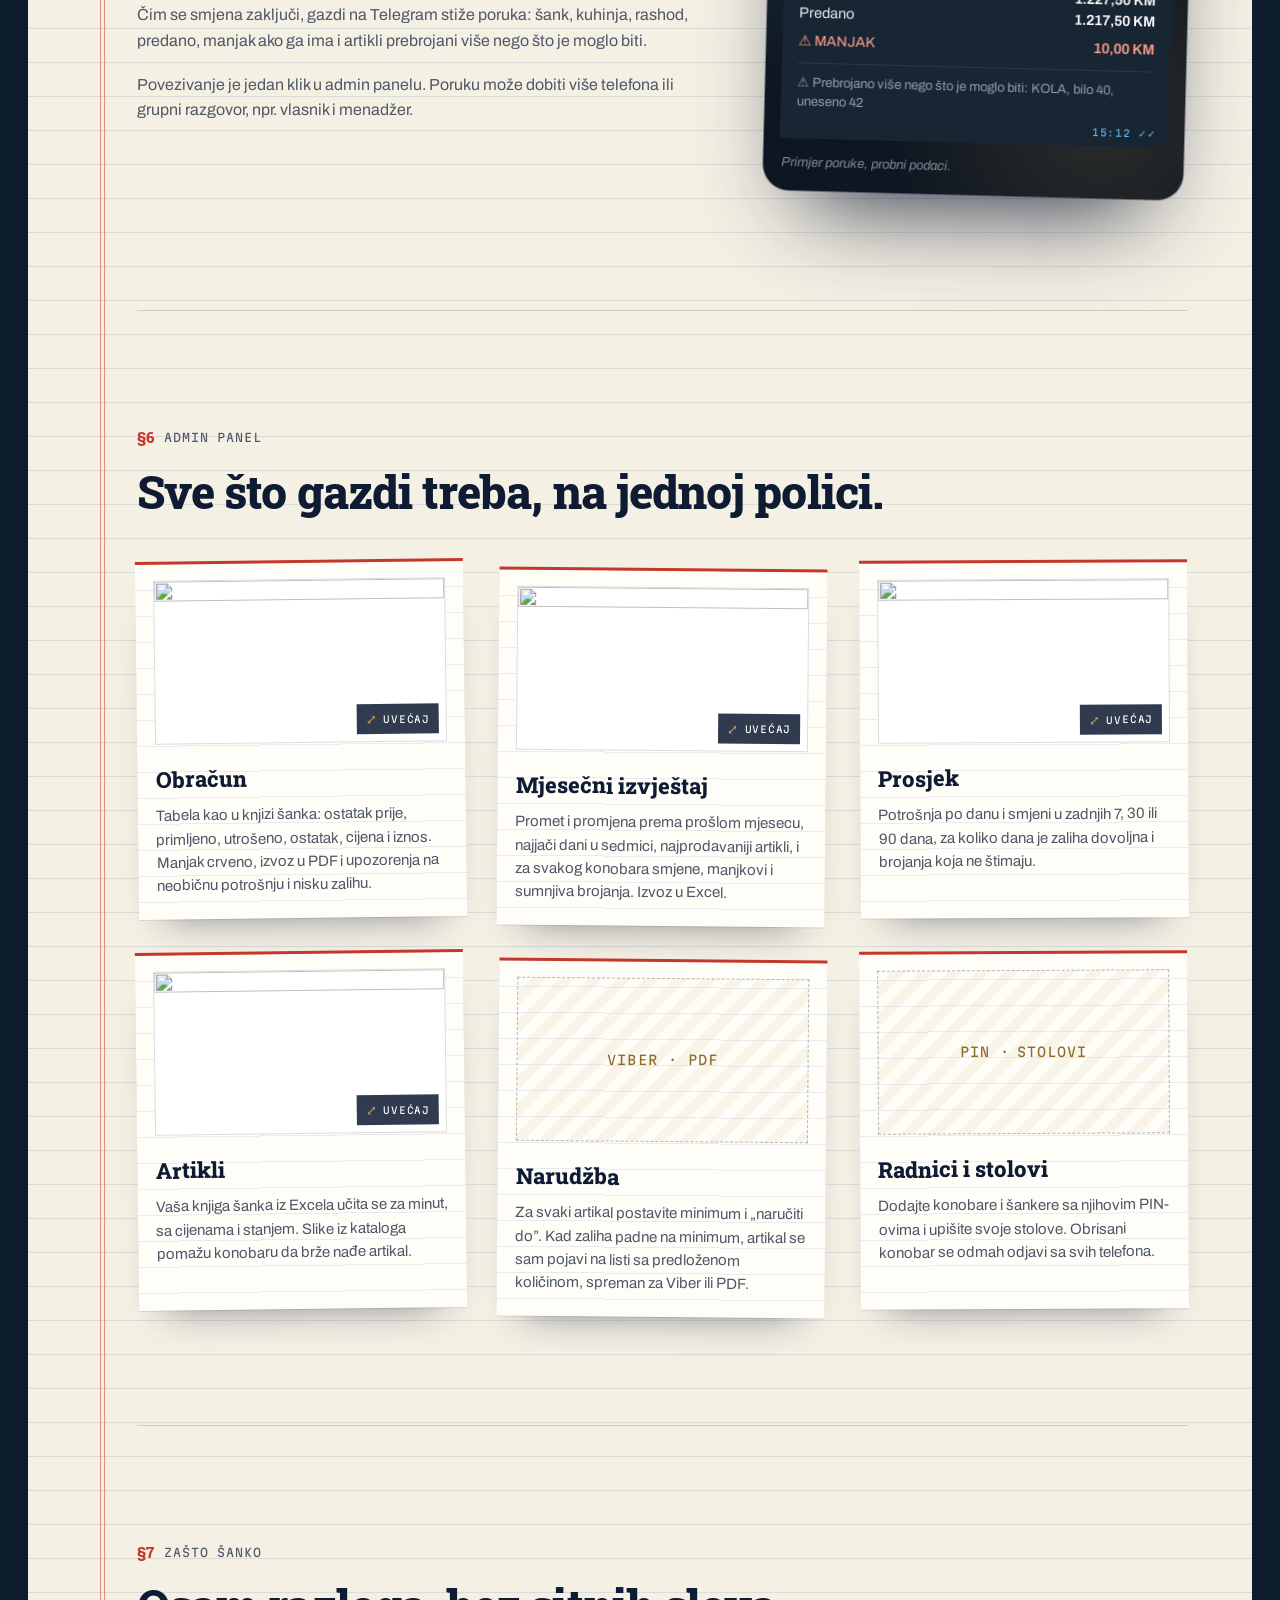
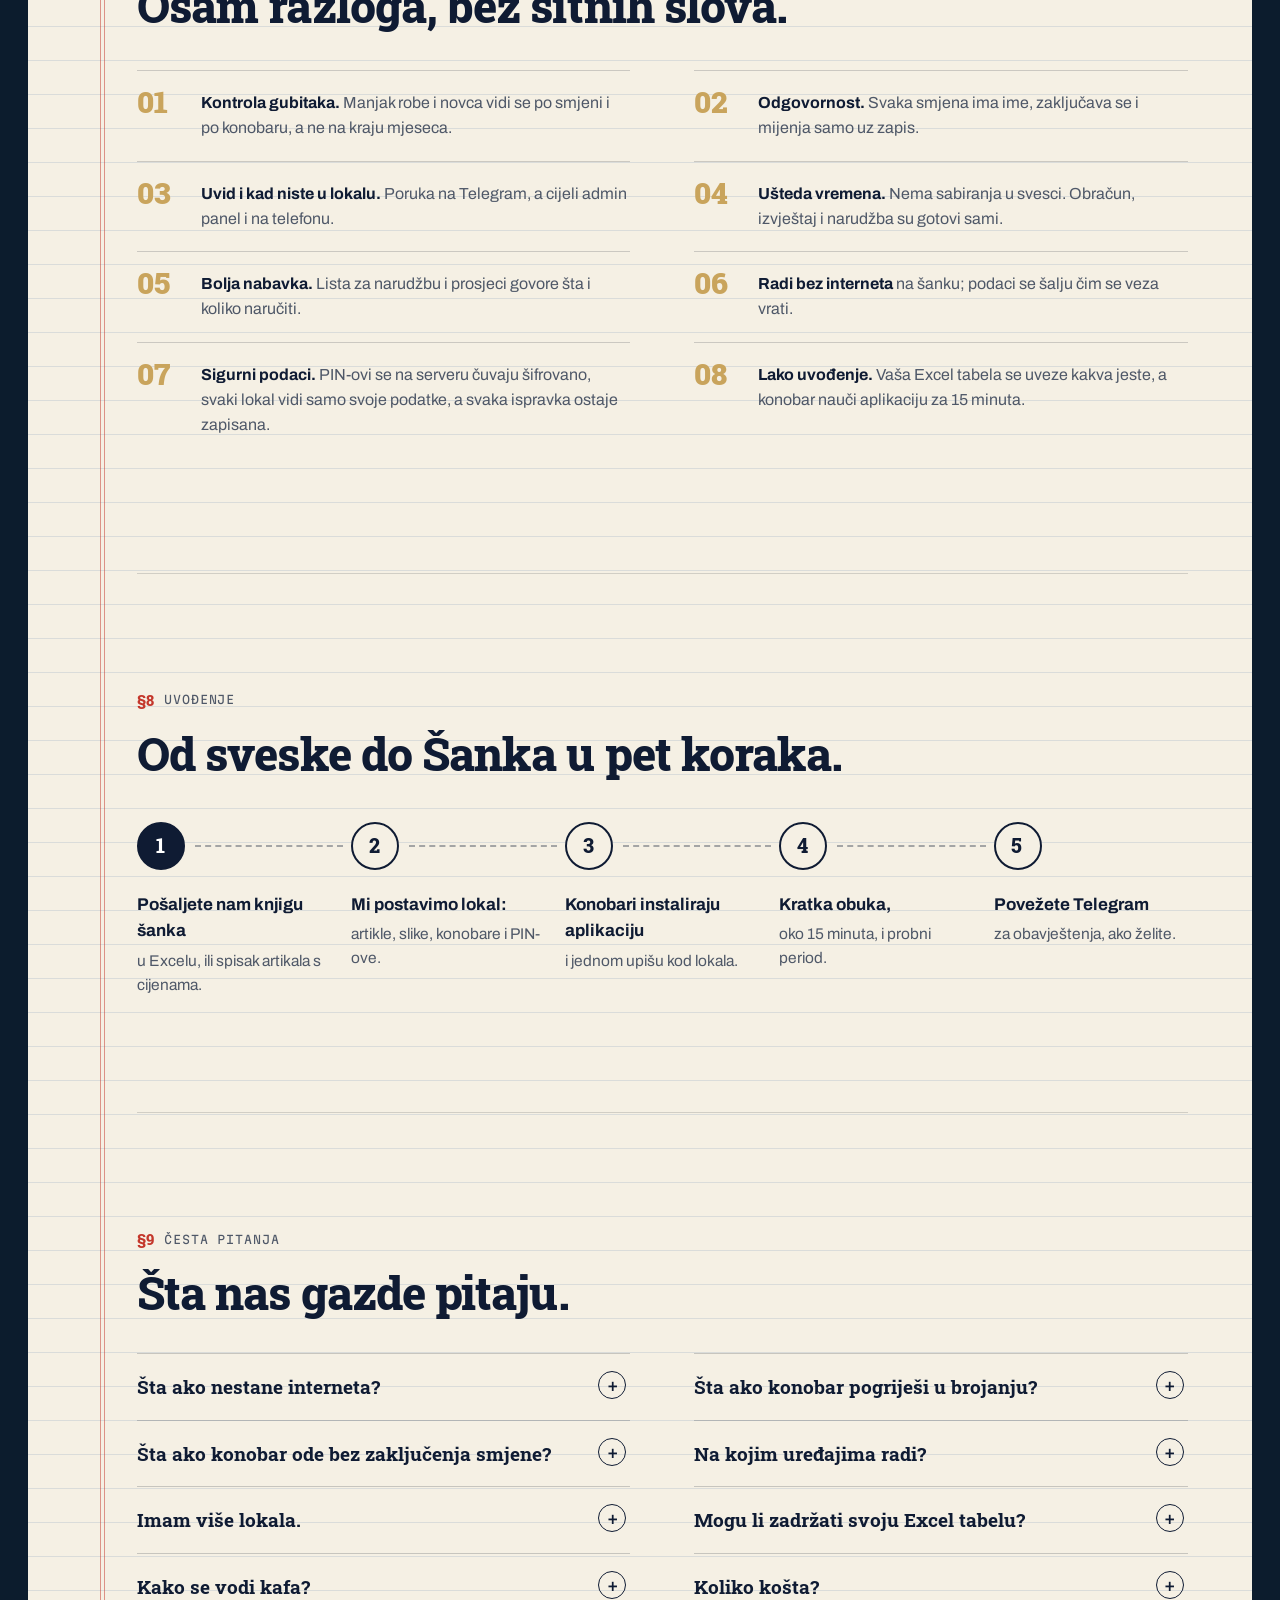
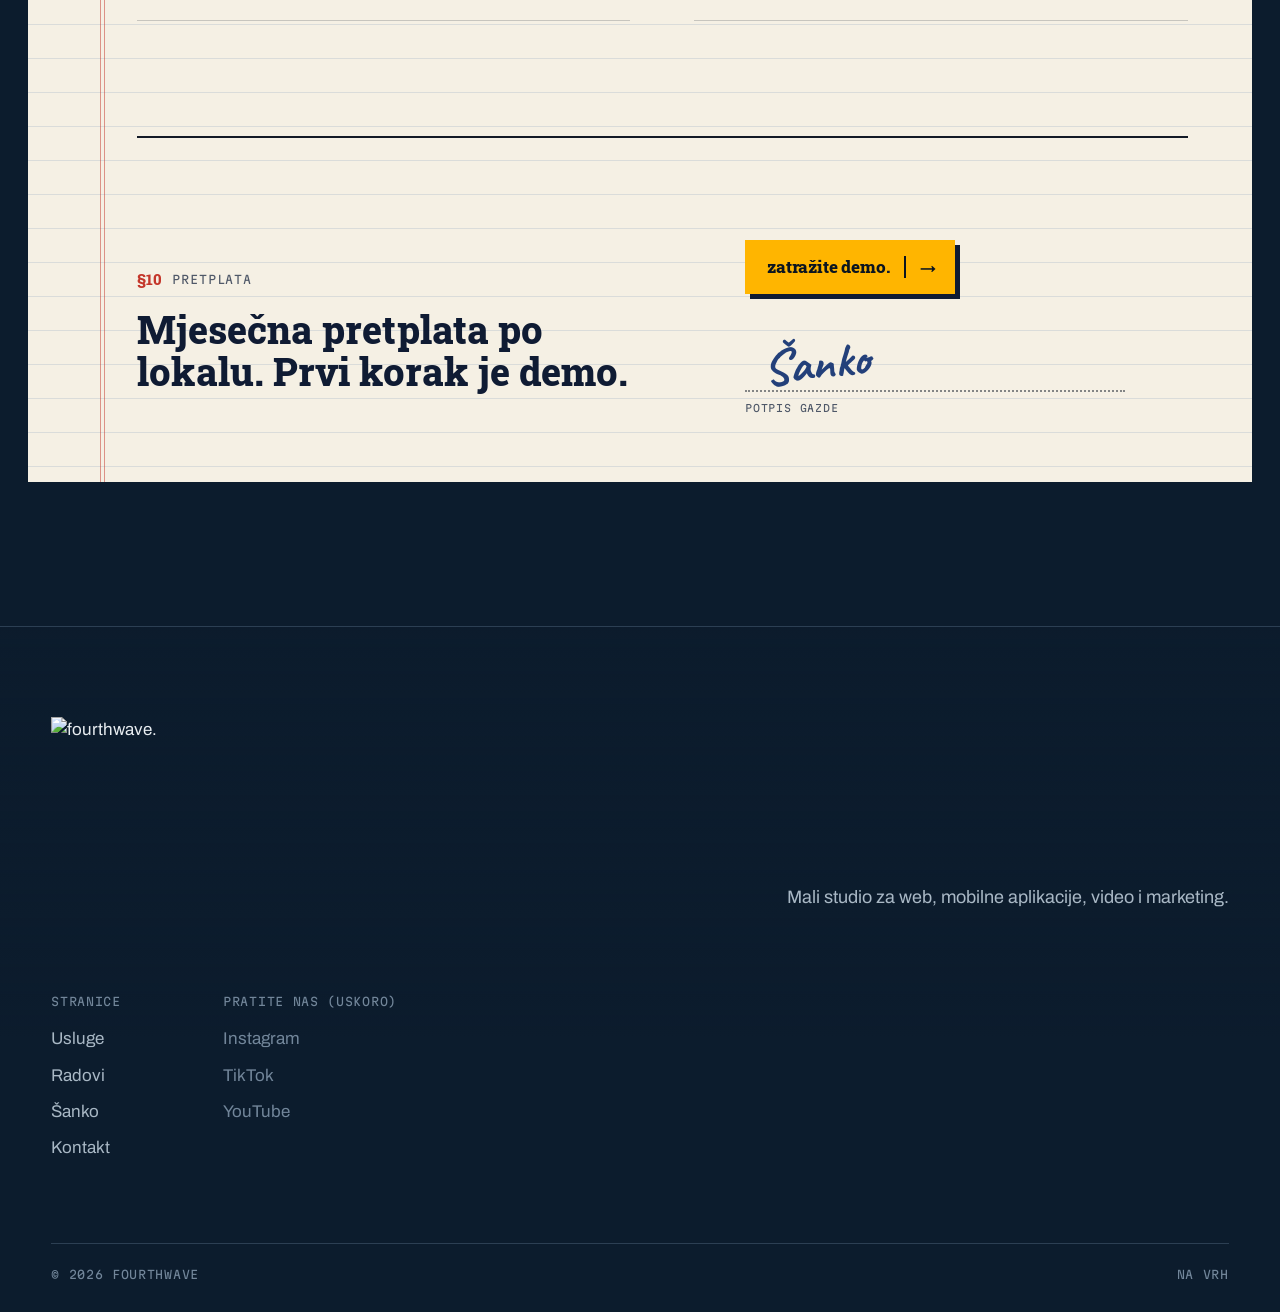
==== commit dbf04681: "Remove the team section and the staff photos The "who you'll work with" section, its menu and footer" ====
--- a/sanko/index.html
+++ b/sanko/index.html
@@ -10,7 +10,7 @@
   <link rel="preconnect" href="https://fonts.googleapis.com">
   <link rel="preconnect" href="https://fonts.gstatic.com" crossorigin>
   <link href="https://fonts.googleapis.com/css2?family=Archivo:wdth,wght@62..125,300..900&family=Martian+Mono:wght@400;500&family=Roboto+Slab:wght@700..900&family=Caveat:wght@600..700&display=swap" rel="stylesheet">
-  <link rel="stylesheet" href="../styles.css?v=26">
+  <link rel="stylesheet" href="../styles.css?v=27">
   <link rel="stylesheet" href="sanko.css?v=4">
 </head>
 <body class="sanko-page">
@@ -29,7 +29,6 @@
       <a href="../#services" data-i18n="nav.services">Services</a>
       <a href="../#web" data-i18n="nav.work">Work</a>
       <a href="./" class="active" aria-current="page">Šanko</a>
-      <a href="../#team" data-i18n="nav.team">Team</a>
       <a href="../#contact" data-i18n="nav.contact">Contact</a>
     </nav>
     <div class="bar-end">
@@ -356,7 +355,6 @@
         <a href="../#services" data-i18n="nav.services">Services</a>
         <a href="../#web" data-i18n="nav.work">Work</a>
         <a href="./">Šanko</a>
-        <a href="../#team" data-i18n="nav.team">Team</a>
         <a href="../#contact" data-i18n="nav.contact">Contact</a>
       </nav>
       <div>
@@ -381,7 +379,7 @@
     <button class="bk-lb-nav next" type="button" data-step="1" aria-label="›">›</button>
   </dialog>
 
-  <script src="sanko.js?v=5"></script>
+  <script src="sanko.js?v=6"></script>
   <script src="../ad.js?v=3"></script>
 </body>
 </html>
--- a/styles.css
+++ b/styles.css
@@ -331,7 +331,6 @@
 
 /* Reveal on entering the screen (class .in from main.js). */
 .rv .ln > span,
-.rv.person,
 .rv .lede,
 .svc-list > li.rv {
   transition: transform 1.6s var(--ease), opacity 1.6s var(--ease);
@@ -1276,65 +1275,6 @@
   background: var(--yellow);
   transform: scaleX(var(--a, 0));
   transform-origin: left;
-}
-
-/* ---------------------------------------------------------------- Team */
-
-.team { padding: 20vh var(--gutter) 18vh; }
-
-.people {
-  display: grid;
-  grid-template-columns: repeat(4, minmax(0, 1fr));
-  gap: clamp(14px, 2vw, 28px);
-  align-items: start;
-}
-
-.person.rv:not(.in) { opacity: 0; transform: translateY(80px) scale(0.96); }
-.person:nth-child(2) { transition-delay: 0.08s; }
-.person:nth-child(3) { transition-delay: 0.16s; }
-.person:nth-child(4) { transition-delay: 0.24s; }
-.person:nth-child(even) { margin-top: 12vh; }
-
-.person-img {
-  position: relative;
-  overflow: hidden;
-  aspect-ratio: 3 / 4;
-  border-radius: 10px;
-  background: var(--surface);
-  transform: translateY(var(--py, 0px));
-}
-
-.person-img img {
-  position: absolute;
-  inset: 0;
-  width: 100%;
-  height: 100%;
-  object-fit: cover;
-  transform: scale(1.08);
-  transition: transform 1.6s var(--ease), opacity 0.9s var(--ease-soft);
-}
-
-/* One tone for all four; the real colours come through on hover. */
-.person-img .color { opacity: 0; }
-.person:hover .person-img img { transform: scale(1.01); }
-.person:hover .person-img .color { opacity: 1; }
-
-.person-img::after {
-  content: "";
-  position: absolute;
-  inset: 0;
-  box-shadow: inset 0 0 0 1px var(--line);
-  border-radius: inherit;
-  pointer-events: none;
-}
-
-.person-name {
-  margin-top: 18px;
-  font-size: clamp(17px, 1.5vw, 22px);
-  font-weight: 620;
-  font-stretch: 108%;
-  letter-spacing: -0.01em;
-  transform: translateY(var(--py, 0px));
 }
 
 /* ------------------------------------------------------------- Contact */
@@ -1618,8 +1558,6 @@
   .film { clip-path: inset(calc((1 - var(--e, 0)) * 30%) calc((1 - var(--e, 0)) * 14%) round calc((1 - var(--e, 0)) * 14px)); }
   .film-foot { flex-direction: column; align-items: start; }
 
-  .people { grid-template-columns: repeat(2, minmax(0, 1fr)); }
-  .person:nth-child(even) { margin-top: 8vh; }
 
   .contact { grid-template-columns: 1fr; padding-top: 16vh; }
   .form { grid-template-columns: 1fr; }
@@ -2005,7 +1943,6 @@
   .rv:not(.in) .ln > span,
   .rv:not(.in) .lede,
   .svc-list > li.rv:not(.in),
-  .person.rv:not(.in),
   .form.rv:not(.in) { opacity: 1; transform: none; }
   .web .sticky, .mobile .sticky, .video .sticky { min-height: 100vh; }
 }
